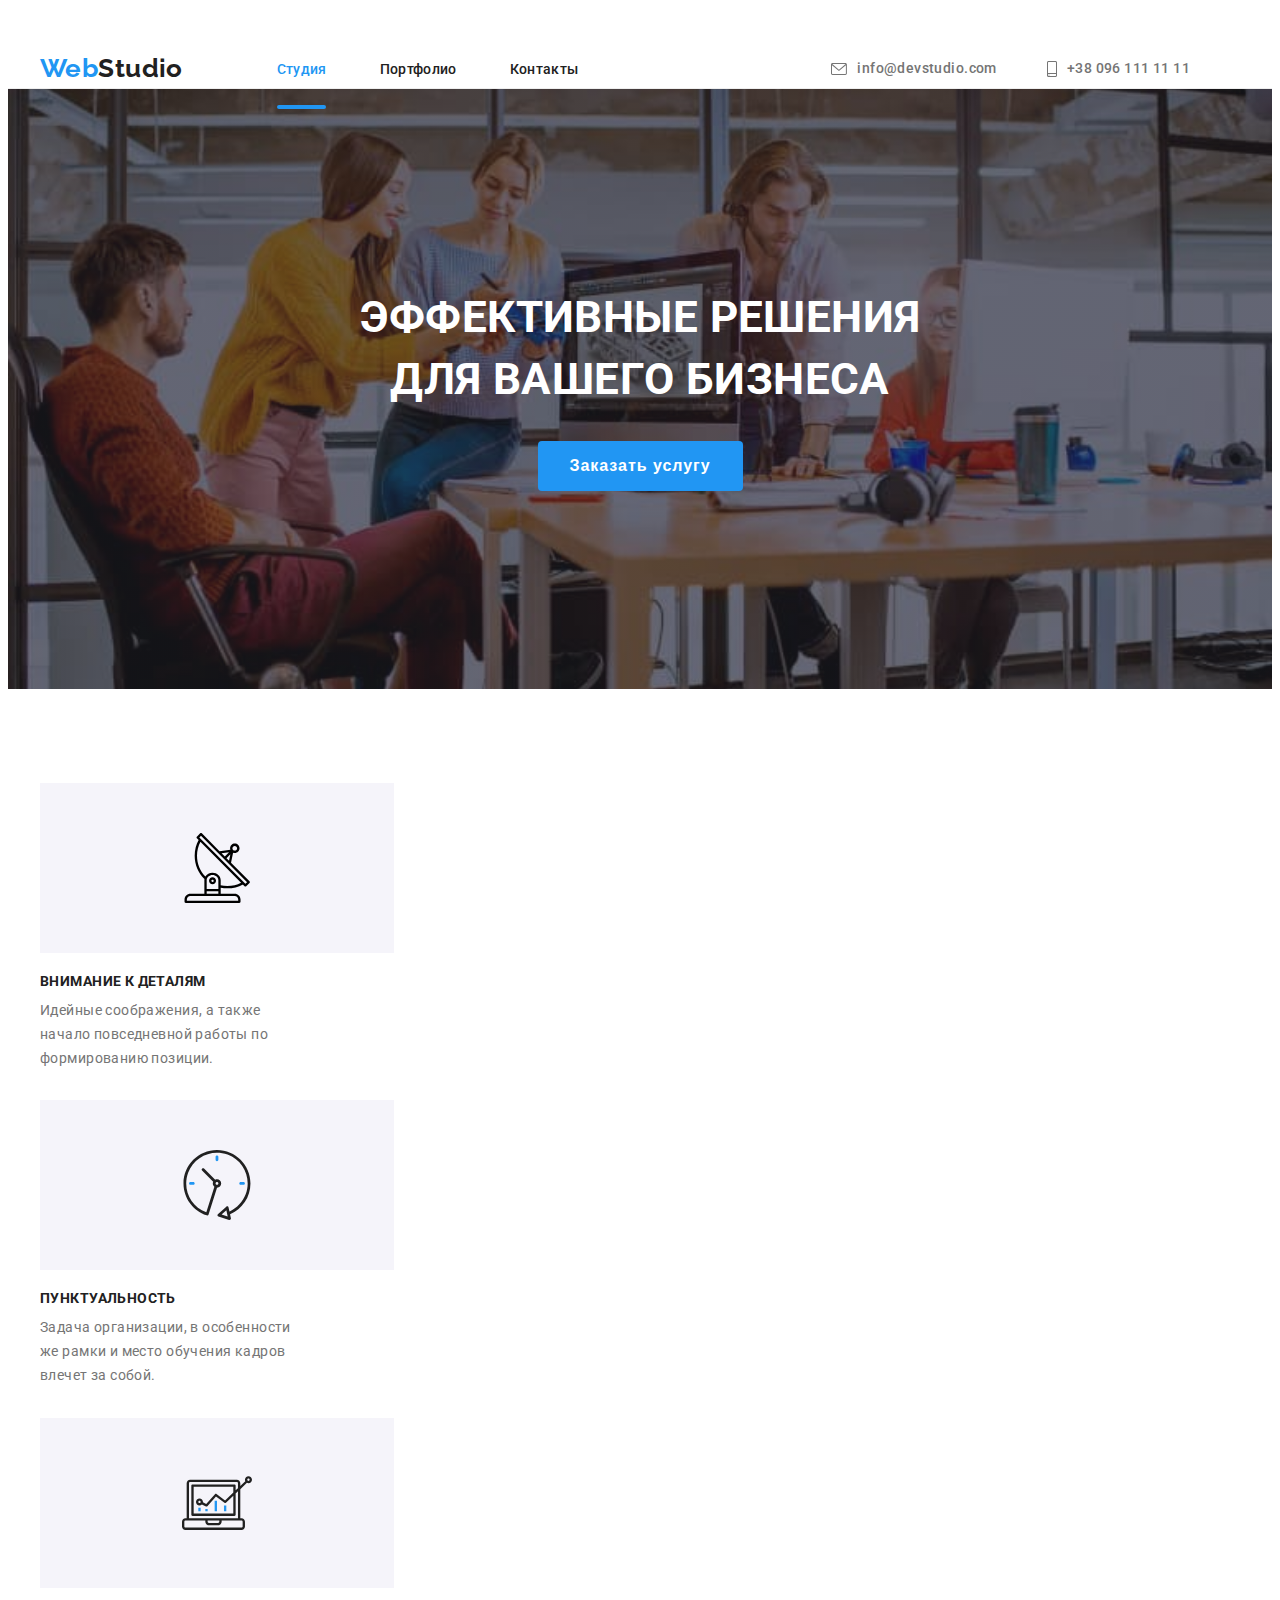
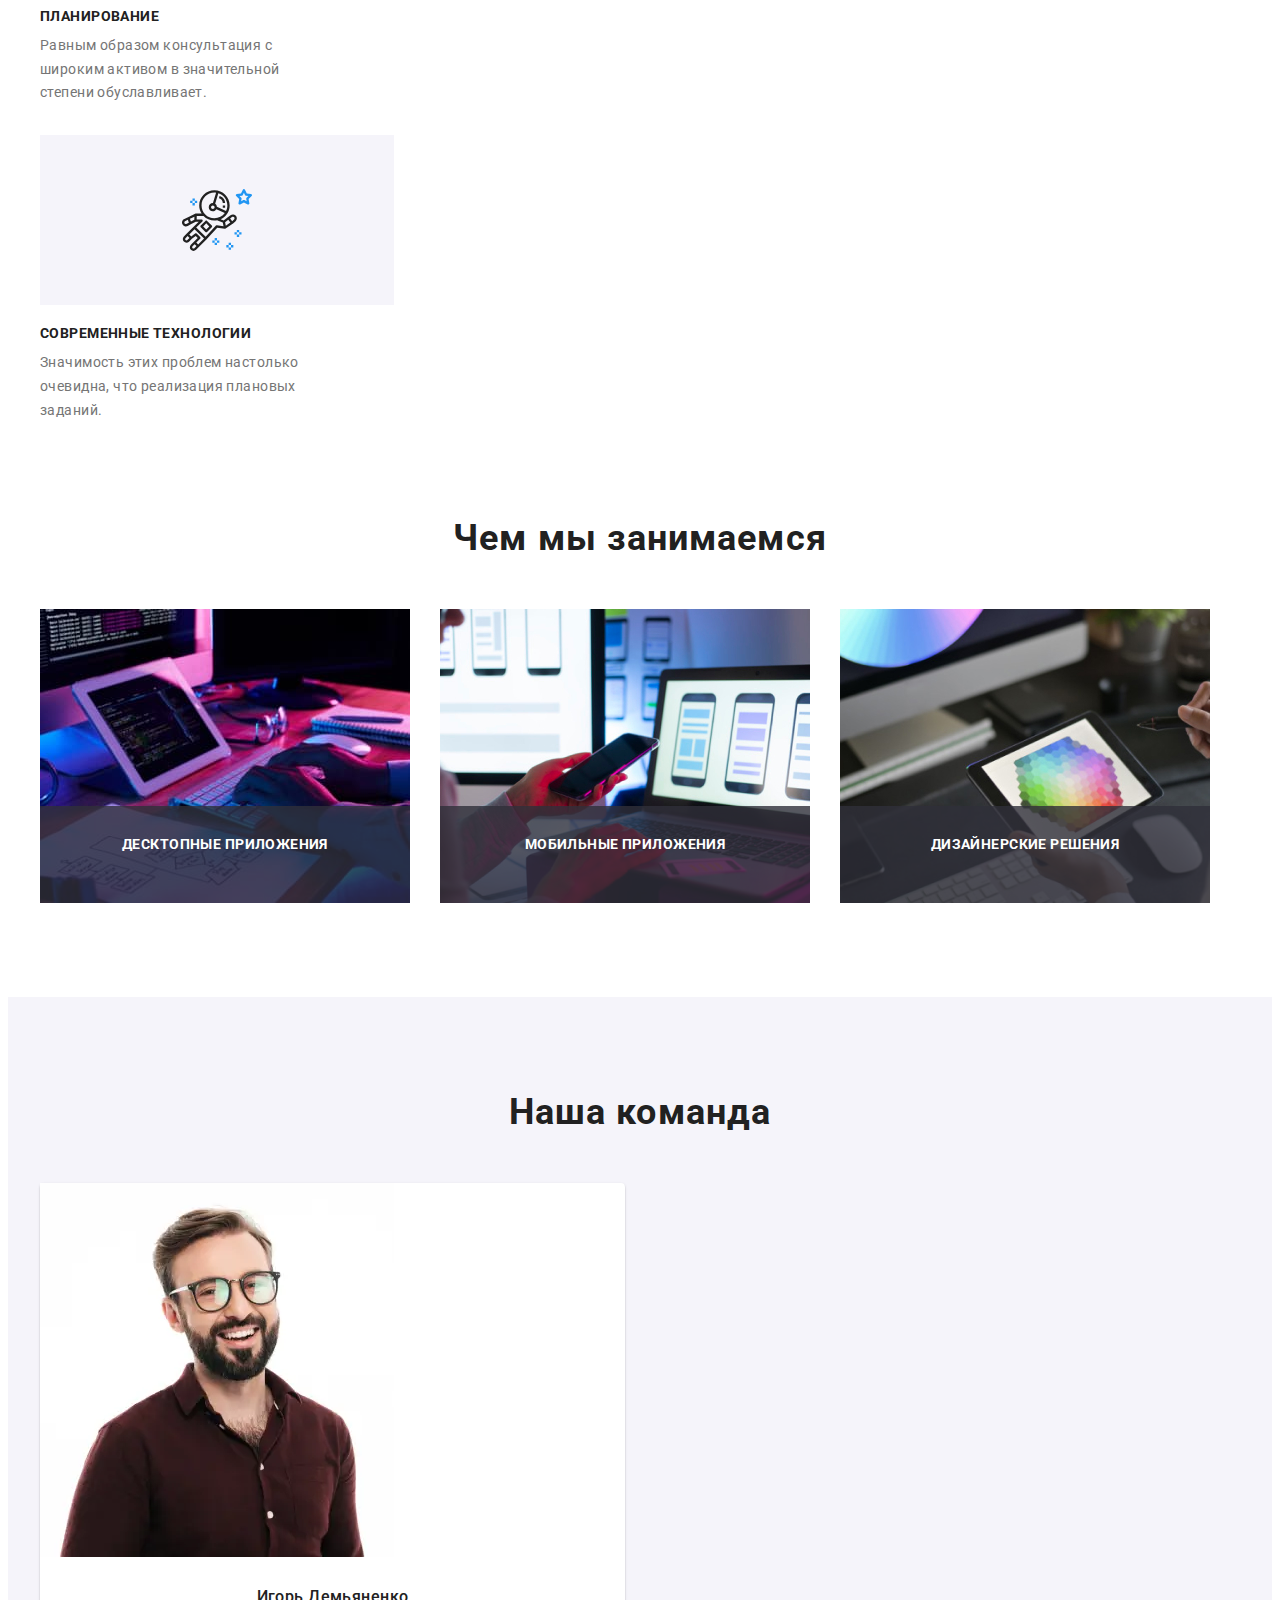
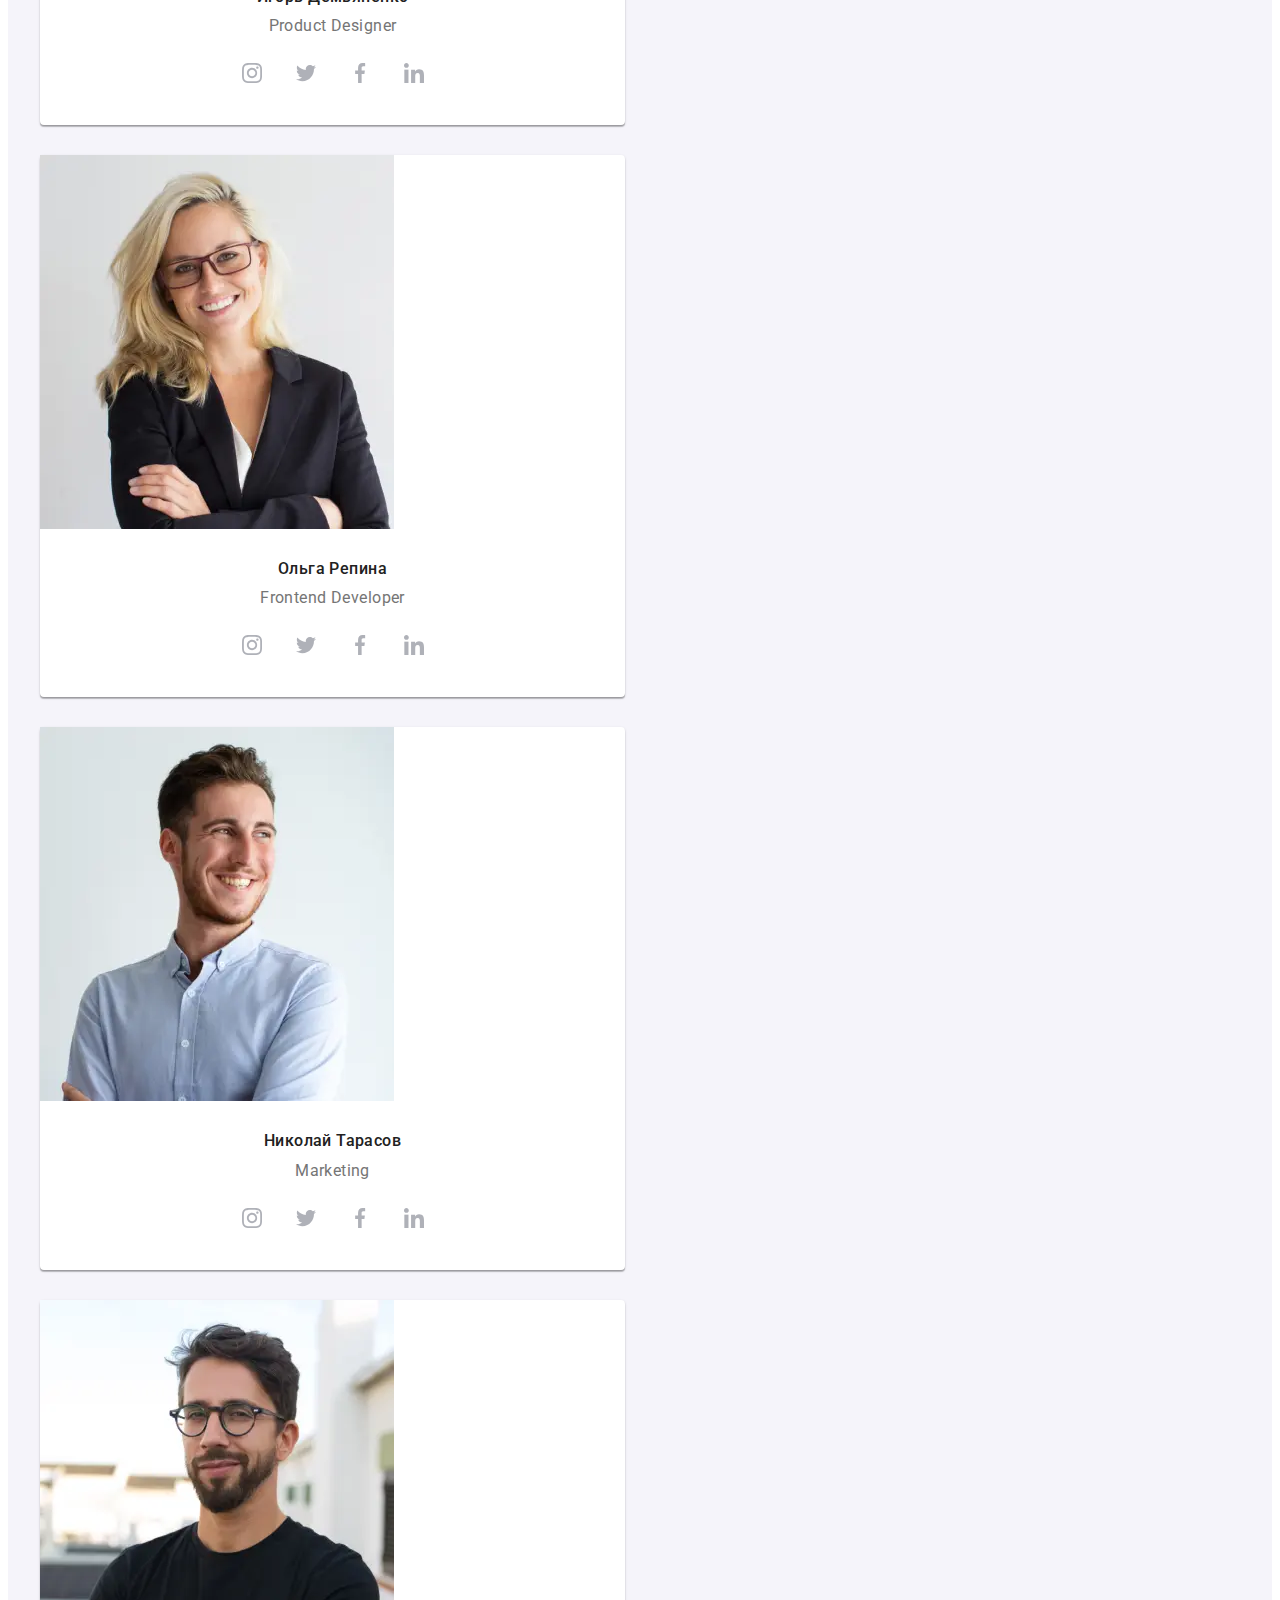
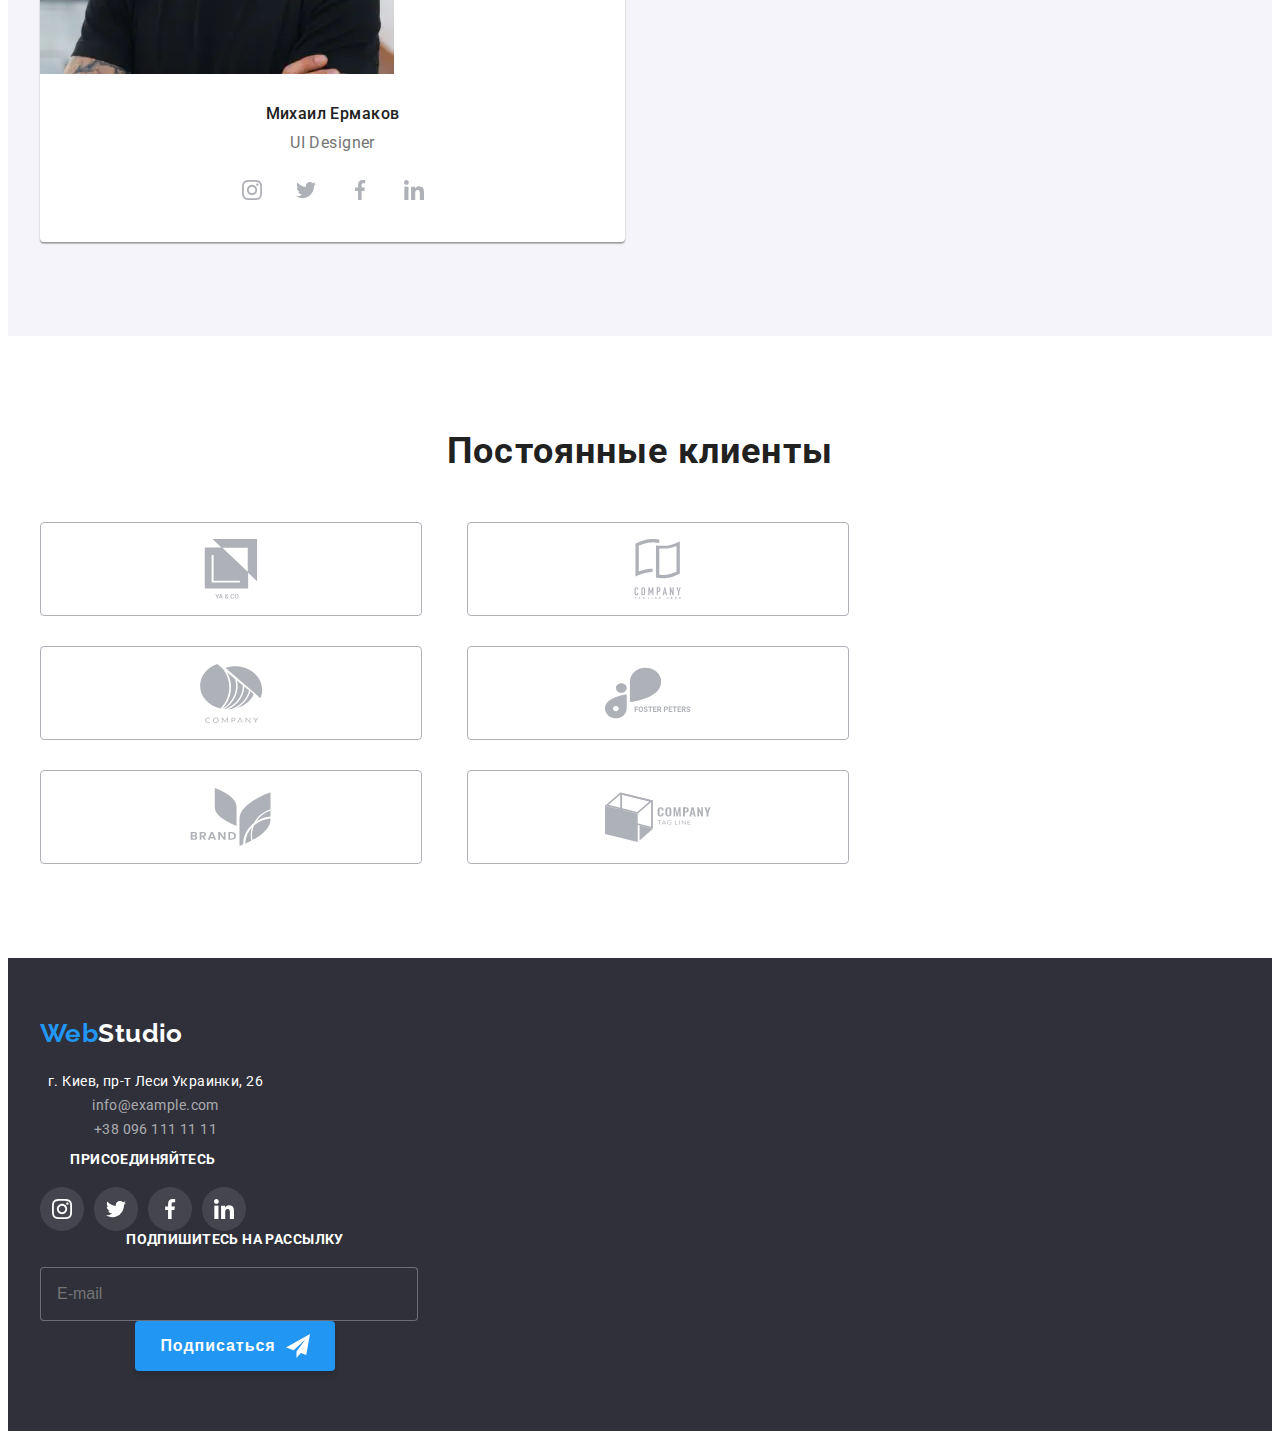
==== index.html @ 87f74e49 "add" ====
<!DOCTYPE html>
<html lang="ru">
  <head>
    <meta charset="UTF-8"/>
    <meta http-equiv="X-UA-Compatible" content="IE=edge"/>
    <meta name="viewport" content="width=device-width, initial-scale=1.0"/>
    <title>WebStudio</title>
    <link href="https://fonts.googleapis.com/css2?family=Raleway:wght@700&family=Roboto:wght@400;500;700;900&display=swap"
          rel="stylesheet">
    <link rel="preconnect" href="https://fonts.googleapis.com">
    <link rel="preconnect" href="https://fonts.gstatic.com" crossorigin>
    <link rel="stylesheet" href="https://cdnjs.cloudflare.com/ajax/libs/modern-normalize/1.0.0/modern-normalize.min.css"
      integrity="sha512-ISS7cAi1PEhQ8jnbJpJZMd29NlhNj4AWYyLOSp2CE/CsHxTCu+r+t0D2yoJudVrd0/8fTVPUVDzY5Tvli75u/g=="
      crossorigin="anonymous"/>
    <link rel="stylesheet" href="css/main.min.css">
  </head>
  <body>
      <header class="header">
        <div class="container header__box">
         <a class="studio" href=""><span class="web">Web</span>Studio</a>
           <nav class="nanavigation">
             <ul class="nanavigation__item">
                <li class="nanavigation__list">
                    <a class="nanavigation__info nanavigation__line" href="./index.html">Студия</a>
                </li>
                <li class="nanavigation__list">
                    <a class="nanavigation__info" href="./portfolio.html">Портфолио</a>
                </li>
                <li class="nanavigation__list">
                    <a class="nanavigation__info" href="">Контакты</a>
                </li> 
             </ul>
           </nav>
           <button type="button" class="mobile-menu-btn" data-menu-open>
              <svg class="mobile-menu-btn__icon" width="40" height="40">
                <use href="./images/symbol-defs.svg#icon-burger"></use>
              </svg>
           </button>
          <div class="mobile-menu" data-menu>
              <div class="container mobile-menu__container">
                <button type="button" class="mobile-menu__close-btn" data-menu-close>
                  <svg class="mobile-menu__close-icon" width="40" height="40">
                    <use href="./images/symbol-defs.svg#icon-close"></use>
                  </svg>
                </button>
                <ul>
                  <li class="mobile-menu__list">
                    <a class="mobile-menu__nav" href="./index.html">Студия</a>
                  </li>
                  <li class="mobile-menu__list">
                    <a class="mobile-menu__nav" href="./portfolio.html">Портфолио</a>
                  </li>
                  <li class="mobile-menu__list">
                    <a class="mobile-menu__nav" href="">Контакты</a>
                  </li>
                </ul>

                <ul class="mobile-menu__item">
                  <li class="mobile-menu__list">
                    <a class="mobile-menu__number" href="tel:+380961111111">+38 096 111 11 11</a>
                  </li>
                  <li class="mobile-menu__list">
                    <a class="mobile-menu__mail" href="mailto:info@devstudio.com">info@devstudio.com</a>
                  </li>
                </ul>
                <ul class="mobile-item">
                  <li class="mobile-list">
                    <a class="mobile-links" href="">Instagram</a>
                  </li>
                  <li class="mobile-list">
                    <a class="mobile-links" href="">Twitter</a>
                  </li>
                  <li class="mobile-list">
                    <a class="mobile-links" href="">Facebook</a>
                  </li>
                  <li class="mobile-list">
                    <a class="mobile-links" href="">LinkedIn</a>
                  </li>
                </ul>
              </div>
          </div>
            <ul class="header__list">
               <li>
                <a class="header__contact" href="mailto:info@devstudio.com">
                  <svg class="header__icon" width="16" height="12">
                    <use href="./images/symbol-defs.svg#icon-mail"></use>
                  </svg>
                  info@devstudio.com
                </a>
               </li>
               <li>
                <a class="header__contact" href="tel:+380961111111">
                  <svg class="header__icon" width="10" height="16">
                    <use href="./images/symbol-defs.svg#icon-phone"></use>
                  </svg>
                  +38 096 111 11 11
                </a>
               </li>
            </ul>
         </div>
      </header>
      <main>
         <section class="hero">
           <div class="container">
             <div class="hero-container">
              <h1 class="hero__text">Эффективные решения для вашего бизнеса</h1>
              <button class="hero__button" type="button" data-modal-open>Заказать услугу</button>
             </div>
            </div>
         </section>
         <section class="info top-bottom">
        <div class="container">
             <h2 class="visually-hidden ">Особенности</h2>
          <ul class="list group-list">
            <li class="list-info">
              <div class="group">
                <svg class="icon" width="70" height="70">
                  <use href="./images/symbol-defs.svg#icon-Group"></use>
                </svg>
              </div>
               <h3 class="title-info">Внимание к деталям</h3>
               <p class="paragraf-info">Идейные соображения, а также начало повседневной работы по формированию позиции.</p>
            </li>
            <li class="list-info">
              <div class="group">
              <svg class="icon" width="70" height="70">
                <use href="./images/symbol-defs.svg#icon-clock-1"></use>
              </svg>
              </div>
               <h3 class="title-info">Пунктуальность</h3>
               <p class="paragraf-info">Задача организации, в особенности же рамки и место обучения кадров влечет за собой.</p>
            </li>
            <li class="list-info">
              <div class="group">
                <svg class="icon" width="70" height="70">
                  <use href="./images/symbol-defs.svg#icon-diagram-1"></use>
                </svg>
              </div>
               <h3 class="title-info">Планирование</h3>
               <p class="paragraf-info">Равным образом консультация с широким активом в значительной степени обуславливает.</p>
            </li>
            <li class="list-info">
              <div class="group">
                <svg class="icon" width="70" height="70">
                  <use href="./images/symbol-defs.svg#icon-astronaut-1"></use>
                </svg>
              </div>
               <h3 class="title-info">Современные технологии</h3>
               <p class="paragraf-info">Значимость этих проблем настолько очевидна, что реализация плановых заданий.</p>
            </li>
          </ul>
        </div>
        </section>
          <section class="work">
            <div class="container">
            <h2 class="title-section">Чем мы занимаемся</h2>
            <ul class="list">
                <li class="img-box">
                  <img src="./images/box-1.jpg" alt="Пример 1" width="370" height="295">
                  <p class="text-img-box">Десктопные приложения</p>
                </li>
                 <li class="img-box">
                  <img src="./images/box-2.jpg" alt="Пример 2" width="370" height="295">
                  <p class="text-img-box">Мобильные приложения</p>
                </li>
                 <li class="img-box">
                  <img src="./images/box-3.jpg" alt="Пример 3" width="370" height="295">
                  <p class="text-img-box">Дизайнерские решения</p>
                </li>
            </ul>
            </div>
          </section>  
        <section class="people top-bottom">
         <div class="container">           
             <h2 class="title-section">Наша команда</h2>
            <ul class="list people-container">
                <li class="people-card">
                  <picture>
                    <source srcset="./images/photo-tablet/person1-tablet.webp 1x,
                                    ./images/photo-tablet/person1-tablet@2x.webp 2x"
                                    media="(min-width:768px)"
                                    type="image/webp" />

                    <source srcset="./images/photo-tablet/person1-tablet.jpg 1x,
                                    ./images/photo-tablet/person1-tablet@2x.jpg 2x"
                                    media="(min-width:768px)"/>

                    <source srcset="./images/photo-mobile/person1-mobile-450.webp 1x,
                                    ./images/photo-mobile/person1-mobile-450@2x.webp 2x"
                                    media="(max-width:767px)"
                                    type="image/webp" />

                    <source srcset="./images/photo-mobile/person1-mobile-450.jpg 1x, 
                            ./images/photo-mobile/person1-mobile-450@2x.jpg 2x"
                              media="(max-width: 767px)"/>
                   <img src="./images/photo-mobile/person1-mobile-450.jpg" alt="Игорь Демьяненко" />
                  </picture>
                  <div class="people-name">
                   <h3 class="name">Игорь Демьяненко</h3>
                   <p class="prof" lang="en">Product Designer</p>
                    <ul class="links-people">
                      <li class="people-list-item">
                        <a class="people-info" href="">
                          <svg class="links" width="20px" height="20px">
                            <use href="./images/symbol-defs.svg#icon-instagram"></use>
                          </svg>
                        </a>
                      </li>
                      <li class="people-list-item">
                        <a class="people-info" href="">
                          <svg class="links" width="20px" height="20px">
                            <use href="./images/symbol-defs.svg#icon-twitter"></use>
                          </svg>
                        </a>
                      </li>
                      <li class="people-list-item">
                        <a class="people-info" href="">
                          <svg class="links" width="20px" height="20px">
                            <use href="./images/symbol-defs.svg#icon-facebook"></use>
                          </svg>
                        </a>
                      </li>
                      <li class="people-list-item">
                        <a class="people-info" href="">
                          <svg class="links" width="20px" height="20px">
                            <use href="./images/symbol-defs.svg#icon-linkedin"></use>
                          </svg>
                        </a>
                      </li>
                    </ul>
                  </div>
                </li>
                <li class="people-card">
                  <picture>

                    <source srcset="./images/photo-tablet/person2-tablet.webp 1x,
                                   ./images/photo-tablet/person2-tablet@2x.webp 2x"
                                    media="(min-width:768px)"
                                    type="image/webp" />
                    <source srcset="./images/photo-tablet/person2-tablet.jpg 1x,
                                    ./images/photo-tablet/person2-tablet@2x.jpg 2x"
                                     media="(min-width:768px)" />

                    <source srcset="./images/photo-mobile/person2-mobile-450.webp 1x,
                                    ./images/photo-mobile/person2-mobile-450@2x.webp 2x" 
                                    media="(max-width:767px)"
                                    type="image/webp" />

                      <source srcset="./images/photo-mobile/person2-mobile-450.jpg 1x, 
                                        ./images/photo-mobile/person2-mobile-450@2x.jpg 2x"
                                         media="(max-width: 767px)" />
                    <img src="./images/photo-mobile/person2-mobile-450.jpg" alt="ОльгРепина" />
                </picture>
                  <div class="people-name">
                    <h3 class="name">Ольга Репина</h3>
                    <p class="prof" lang="en">Frontend Developer</p>
                    <ul class="links-people">
                      <li class="people-list-item">
                        <a class="people-info" href="">
                          <svg class="links" width="20px" height="20px">
                            <use href="./images/symbol-defs.svg#icon-instagram"></use>
                          </svg>
                        </a>
                      </li>
                      <li class="people-list-item">
                        <a class="people-info" href="">
                          <svg class="links" width="20px" height="20px">
                            <use href="./images/symbol-defs.svg#icon-twitter"></use>
                          </svg>
                        </a>
                      </li>
                      <li class="people-list-item">
                        <a class="people-info" href="">
                          <svg class="links" width="20px" height="20px">
                            <use href="./images/symbol-defs.svg#icon-facebook"></use>
                          </svg>
                        </a>
                      </li>
                      <li class="people-list-item">
                        <a class="people-info" href="">
                          <svg class="links" width="20px" height="20px">
                            <use href="./images/symbol-defs.svg#icon-linkedin"></use>
                          </svg>
                        </a>
                      </li>
                    </ul>
                  </div> 
                </li>
                <li class="people-card">
                  <picture>

                    <source srcset="./images/photo-tablet/person3-tablet.webp 1x,
                                   ./images/photo-tablet/person3-tablet@2x.webp 2x"
                                    media="(min-width:768px)"
                                    type="image/webp" />

                    <source srcset="./images/photo-tablet/person3-tablet.jpg 1x,
                                   ./images/photo-tablet/person3-tablet@2x.jpg 2x" 
                                    media="(min-width:768px)" />

                    <source srcset="./images/photo-mobile/person3-mobile-450.webp 1x,
                                    ./images/photo-mobile/person3-mobile-450@2x.webp 2x" 
                                     media="(max-width:767px)"
                                     type="image/webp" />

                    <source srcset="./images/photo-mobile/person3-mobile-450.jpg 1x, 
                                   ./images/photo-mobile/person3-mobile-450@2x.jpg 2x"
                                    media="(max-width: 767px)" />
                    <img src="./images/photo-mobile/person3-mobile-450.jpg"  alt="Николай Тарасов" />
                </picture> 
                  <div class="people-name">
                    <h3 class="name">Николай Тарасов</h3> 
                    <p class="prof" lang="en">Marketing</p>
                      <ul class="links-people">
                        <li class="people-list-item">
                          <a class="people-info" href="">
                            <svg class="links" width="20px" height="20px">
                              <use href="./images/symbol-defs.svg#icon-instagram"></use>
                            </svg>
                          </a>
                        </li>
                        <li class="people-list-item">
                          <a class="people-info" href="">
                            <svg class="links" width="20px" height="20px">
                              <use href="./images/symbol-defs.svg#icon-twitter"></use>
                            </svg>
                          </a>
                        </li>
                        <li class="people-list-item">
                          <a class="people-info" href="">
                            <svg class="links" width="20px" height="20px">
                              <use href="./images/symbol-defs.svg#icon-facebook"></use>
                            </svg>
                          </a>
                        </li>
                        <li class="people-list-item">
                          <a class="people-info" href="">
                            <svg class="links" width="20px" height="20px">
                              <use href="./images/symbol-defs.svg#icon-linkedin"></use>
                            </svg>
                          </a>
                        </li>
                      </ul>
                  </div>
                </li>
                <li class="people-card">
                  <picture>

                    <source srcset="./images/photo-tablet/person4-tablet.webp 1x,
                                     ./images/photo-tablet/person4-tablet@2x.webp 2x" 
                                     media="(min-width:768px)"
                                     type="image/webp" />


                    <source srcset="./images/photo-tablet/person4-tablet.jpg 1x,
                                    ./images/photo-tablet/person4-tablet@2x.jpg 2x" 
                                    media="(min-width:768px)" />

                    <source srcset="./images/photo-mobile/person4-mobile-450.webp 1x,
                                    ./images/photo-mobile/person4-mobile-450@2x.webp 2x" 
                                    media="(max-width:767)px"
                                    type="image/webp" />

                    <source srcset="./images/photo-mobile/person4-mobile-450.jpg 1x, 
                                    ./images/photo-mobile/person4-mobile-450@2x.jpg 2x"
                                     media="(max-width: 767px)" />
                    <img src="./images/photo-mobile/person4-mobile-450.jpg" alt="Михаил Ермаков" />
                    </picture>
                  <div class="people-name">
                    <h3 class="name">Михаил Ермаков</h3>
                    <p class="prof" lang="en">UI Designer</p>
                      <ul class="links-people">
                        <li class="people-list-item">
                          <a class="people-info" href="">
                            <svg class="links" width="20px" height="20px">
                              <use href="./images/symbol-defs.svg#icon-instagram"></use>
                            </svg>
                          </a>
                        </li>
                        <li class="people-list-item">
                          <a class="people-info" href="">
                            <svg class="links" width="20px" height="20px">
                              <use href="./images/symbol-defs.svg#icon-twitter"></use>
                            </svg>
                          </a>
                        </li>
                        <li class="people-list-item">
                          <a class="people-info" href="">
                            <svg class="links" width="20px" height="20px">
                              <use href="./images/symbol-defs.svg#icon-facebook"></use>
                            </svg>
                          </a>
                        </li>
                        <li class="people-list-item">
                          <a class="people-info" href="">
                            <svg class="links" width="20px" height="20px">
                              <use href="./images/symbol-defs.svg#icon-linkedin"></use>
                            </svg>
                          </a>
                        </li>
                      </ul>
                  </div>
                </li>
            </ul>
           </div>  
        </section>
      <section class="top-bottom">
          <div class="container">
            <h2 class="title-section">Постоянные клиенты</h2>
            <ul class="group-client">
              <li class="client">
                <a class="group-info" href="">
                <svg class="clients-icon" width="106px" height="60px">
                  <use href="./images/symbol-defs.svg#icon-group-1"></use>
                </svg>
                </a>
              </li>
              <li class="client">
                <a class="group-info" href="">
                <svg class="clients-icon" width="106px" height="60px">
                  <use href="./images/symbol-defs.svg#icon-group-2"></use>
                </svg>
                </a>
              </li>
              <li class="client">
                <a class="group-info" href="">
                <svg class="clients-icon" width="106px" height="60px">
                  <use href="./images/symbol-defs.svg#icon-group-3"></use>
                </svg>
                </a>
              </li>
              <li class="client">
                <a class="group-info" href="">
                <svg class="clients-icon" width="106px" height="60px">
                  <use href="./images/symbol-defs.svg#icon-group-4"></use>
                </svg>
                </a>
              </li>
              <li class="client">
                <a class="group-info" href="">
                <svg class="clients-icon" width="106px" height="60px">
                  <use href="./images/symbol-defs.svg#icon-group-5"></use>
                </svg>
                </a>
              </li>
              <li class="client">
                <a class="group-info" href="">
                <svg class="clients-icon" width="106px" height="60px">
                  <use href="./images/symbol-defs.svg#icon-group-6"></use>
                </svg>
                </a>
              </li>
            </ul>
        </div>    
      </section>
      </main>
          <footer class="footer">
            <div class="container">
              <div class="footer-addres">
                 <a class="studio" href=""><span class="web">Web</span>Studio</a>
                <address class="address">
                    <p class="adres">г. Киев, пр-т Леси Украинки, 26</p>
                  <ul class="list">
                    <li class="footer-mail">
                       <a class="adres-text" href="mailto:info@example.com">info@example.com</a>
                    </li>
                    <li class="footer-mail">
                      <a class="adres-text" href="tel:+380961111111">+38 096 111 11 11</a>
                    </li>
                    </ul>
                </address>
              </div>
                  <div class="footer-icon">
                    <h3 class="footer-info">ПРИСОЕДИНЯЙТЕСЬ</h3>
                    <ul class="footer-list">
                      <li class="people-list-item">
                        <a class="people-info-footer" href="">
                          <svg class="links-footer" width="20px" height="20px">
                            <use href="./images/symbol-defs.svg#icon-instagram"></use>
                          </svg>
                        </a>
                      </li>
                      <li class="people-list-item">
                        <a class="people-info-footer" href="">
                          <svg class="links-footer" width="20px" height="20px">
                            <use href="./images/symbol-defs.svg#icon-twitter"></use>
                          </svg>
                        </a>
                      </li>
                      <li class="people-list-item">
                        <a class="people-info-footer" href="">
                          <svg class="links-footer" width="20px" height="20px">
                            <use href="./images/symbol-defs.svg#icon-facebook"></use>
                          </svg>
                        </a>
                      </li>
                      <li class="people-list-item">
                        <a class="people-info-footer" href="">
                          <svg class="links-footer" width="20px" height="20px">
                            <use href="./images/symbol-defs.svg#icon-linkedin"></use>
                          </svg>
                        </a>
                      </li>
                    </ul>
                  </div>
                  <div class="footer-icon">
                    <p class="footer-info">Подпишитесь на рассылку</p>
                    <form class="footer-form">
                      <input class="footer-input" 
                      type="email" 
                       name="email" 
                       placeholder="E-mail"
                        title="email@ukr.net"
                        required  />
                        <button type="submit" class="footer-submit">Подписаться
                          <svg class="icon-telegram" width="24px" height="24px">
                            <use href="./images/symbol-defs.svg#icon-telegram-icon"></use>
                          </svg>
                        </button>
                    </form>
                  </div>
              </div>
          </footer>
          <div class="backdrop is-hidden" data-modal>
            <div class="modal">
              <button type="button" class="modal-close-btn" data-modal-close>
                <svg class="modal-close-icon" width="18px" height="18px">
                  <use href="./images/symbol-defs.svg#icon-close"></use>
                </svg>
              </button>
              <p class="modal-title">Оставьте свои данные, мы вам перезвоним</p>
              <form class="form-modal">
                <label class="label-modal">
                  Имя
                  <span class="input-icon">
                  <input class="input-modal" 
                  type="text" 
                  name="usernam"
                   placeholder=" "
                  required 
                  autofocus 
                  minlength="2"
                  pattern="^[a-zA-Zа-яА-Я]+\s[a-zA-Zа-яА-Я]+$"
                   title="Путин х***о"
                  />
                  <svg class="svg-modal" width="18px" height="18px">
                    <use href="./images/symbol-defs.svg#icon-person"></use>
                  </svg>
                </span>
                </label>
                  <label class="label-modal">
                    Телефон
                    <span class="input-icon">
                      <input 
                      class="input-modal" 
                      type="tel" 
                      name="number" 
                      placeholder=" "
                      required 
                       pattern="[0-9]{3}-[0-9]{3}-[0-9]{2}-[0-9]{2}"
                       title="093-xxx-xx-xx"
                       />
                      <svg class="svg-modal" width="18px" height="18px">
                        <use href="./images/symbol-defs.svg#icon-tel"></use>
                      </svg>
                    </span>
                  </label>
                    <label class="label-modal">
                      Почта
                      <span class="input-icon">
                        <input 
                        class="input-modal" 
                        type="email" 
                        name="email" 
                         placeholder=" "
                        title="email@ukr.net"
                        required  />
                        <svg class="svg-modal" width="18px" height="18px">
                          <use href="./images/symbol-defs.svg#icon-email"></use>
                        </svg>
                      </span>
                    </label>
                    <label class="label-modal coment">
                      Комментарий
                      <textarea class="textarea-modal" name="coment" placeholder="Введите текст"></textarea>
                    </label>
                    <label class="checkbox-modal">
                      <input class="icon-chekbox visually-hidden" type="checkbox" name="chekbox">
                        <span class="contract-chek">
                          Соглашаюсь с рассылкой и принимаю&nbsp;<a href="" class="chekbox-text">Условия договора</a>
                        </span>
                    </label>
                    <button type="submit" class="button-modal">Отправить</button>
              </form>
            </div>
          </div>
          <script src="./js/modal.js"></script>
          <script src="./js/menu.js"></script>
  </body>
</html>
---- css/main.min.css ----
:root{--primary-font-famili: 'Roboto', sans-serif;--secondary-font-famili: 'Raleway', sans-serif;--primary-text-color: #757575;--secondary-text-color: #212121;--footer-text-color: rgba(255, 255, 255, 0.6);--main-color: #ffffff;--accent-color: #2196f3}.visually-hidden{position:absolute;width:1px;height:1px;margin:-1px;border:0;padding:0;white-space:nowrap;clip-path:inset(100%);clip:rect(0 0 0 0);overflow:hidden}body{font-family:var(--primary-font-famili);font-size:14px;font-style:normal;color:var(--secondary-text-color);line-height:1.71;letter-spacing:0.03em}a{text-decoration:none;color:var(--secondary-text-color)}h1,h2,h3,p{margin-top:0;margin-bottom:0}img{display:block;max-width:100%;height:auto}ul{margin-top:0;margin-bottom:0;padding-left:0;list-style:none}.container{padding-left:15px;padding-right:15px;margin-left:auto;margin-right:auto}@media screen and (min-width: 480px){.container{width:480px}}@media screen and (min-width: 768px){.container{width:768px}}@media screen and (min-width: 1200px){.container{width:1200px}}.top-bottom{padding-top:60px;padding-bottom:60px}@media screen and (min-width: 1200px){.top-bottom{padding-top:94px;padding-bottom:94px}}.header{border-bottom:1px solid;border-color:#eeeeee;height:60px}@media screen and (min-width: 768px){.header{height:80px}}.header__box{display:flex;align-items:center;justify-content:space-between}@media screen and (max-width: 767px){.header__box{padding-top:16px}}@media screen and (min-width: 768px){.header__box{padding-top:21px}}@media screen and (max-width: 767px){.header__list{display:none}}@media screen and (min-width: 1200px){.header__list{display:flex;margin-left:auto}}.header__contact{color:var(--primary-text-color);font-weight:500;font-size:14px;transition:color 250ms cubic-bezier(0.4, 0, 0.2, 1)}.header__contact:focus,.header__contact:hover{color:var(--accent-color)}@media screen and (min-width: 1200px){.header__contact{display:flex;align-items:center;margin-right:50px}}.header__icon{margin-right:10px;fill:#757575;transition:fill 250ms cubic-bezier(0.4, 0, 0.2, 1)}.header__contact:focus .header__icon,.header__contact:hover .header__icon{fill:var(--accent-color)}.hero{display:flex;align-items:center;justify-content:center;margin:0 auto;height:400px;background:var(--secondary-text-color);background-image:linear-gradient(rgba(47,48,58,0.4), rgba(47,48,58,0.4)),url(../images/img-hero/img-hero@x1.jpg);background-size:cover;background-position:center}@media (min-device-pixel-ratio: 2), (min-resolution: 192dpi), (min-resolution: 2dppx){.hero{background-image:linear-gradient(rgba(47,48,58,0.4), rgba(47,48,58,0.4)),url(../images/img-hero/img-hero@x2.jpg)}}@media (min-device-pixel-ratio: 3), (min-resolution: 288dpi), (min-resolution: 3dppx){.hero{background-image:linear-gradient(rgba(47,48,58,0.4), rgba(47,48,58,0.4)),url(../images/img-hero/img-hero@x3.jpg)}}@media screen and (min-width: 1200px){.hero{max-width:1600px;height:600px}}@media screen and (min-width: 768px){.hero{background-image:linear-gradient(rgba(47,48,58,0.4), rgba(47,48,58,0.4)),url(../images/img-hero/hero-desktop-768.jpg)}}@media screen and (min-width: 768px) and (min-device-pixel-ratio: 2), screen and (min-width: 768px) and (min-resolution: 192dpi), screen and (min-width: 768px) and (min-resolution: 2dppx){.hero{background-image:linear-gradient(rgba(47,48,58,0.4), rgba(47,48,58,0.4)),url(/images/img-hero/hero-desktop-768@2x.jpg)}}.hero__text{text-transform:uppercase;max-width:650px;margin:0 auto;text-align:center;color:var(--main-color)}@media screen and (min-width: 480px){.hero__text{width:360px;font-size:26px;line-height:42px}}@media screen and (min-width: 1200px){.hero__text{width:1200px;font-size:44px;line-height:1.4}}.hero__button{display:flex;justify-content:center;margin-top:30px;margin-left:auto;margin-right:auto;padding:10px 32px;border-radius:4px;border:none;cursor:pointer;letter-spacing:0.06em;line-height:30px;font-weight:bold;font-size:16px;color:var(--main-color);background:var(--accent-color);transition:color 250ms cubic-bezier(0.4, 0, 0.2, 1),background 250ms cubic-bezier(0.4, 0, 0.2, 1)}.hero__button:focus,.hero__button:hover{background:#188ce8}.footer .container{display:flex;flex-direction:column;text-align:center}@media screen and (min-width: 1200px){.footer .container{display:flex;align-items:baseline}}.footer{padding-top:60px;padding-bottom:60px;background-color:#2f303a}.footer .studio{font-family:var(--secondary-font-famili);font-weight:bold;font-size:26px;line-height:1.2;color:var(--main-color)}.address{margin-top:20px}@media screen and (min-width: 1200px){.address{width:231px;height:81px}}.adres{font-weight:400;font-style:normal;font-size:14px;line-height:1.7;color:var(--main-color)}.footer-mail .adres{margin-bottom:9px}.adres-text{font-style:normal;font-weight:400;font-size:14px;line-height:1.7;color:var(--footer-text-color)}@media screen and (min-width: 1200px){.footer-addres{margin-right:70px}}@media screen and (max-width: 767px){.footer-icon{padding-top:60px}}@media screen and (min-width: 1200px){.footer-icon{margin-right:93px}}.footer-form{display:flex;flex-direction:column;align-items:center;margin-top:20px}@media screen and (min-width: 1200px){.footer-form{display:flex;align-items:center}}.footer-input{width:100%;height:50px;font-size:16px;margin-right:12px;background:#2F303A;color:var(--main-color);border-radius:4px;padding-left:16px;border:1px solid rgba(255,255,255,0.3);transition:box-shadow 250ms cubic-bezier(0.4, 0, 0.2, 1)}.footer-input:focus,.footer-input:hover{box-shadow:0px 4px 4px rgba(0,0,0,0.15)}@media screen and (min-width: 1200px){.footer-input{width:358px}}.footer-submit{display:flex;justify-content:center;align-items:center;width:200px;height:50px;font-weight:700;font-size:16px;line-height:30px;letter-spacing:0.06em;cursor:pointer;background:var(--accent-color);box-shadow:0px 4px 4px rgba(0,0,0,0.15);border-radius:4px;color:#FFFFFF;border:none}@media screen and (max-width: 1199px){.footer-submit{margin-top:20px}}.icon-telegram{margin-left:10px}.footer-list{display:flex;justify-content:center;margin-top:20px}.people-info-footer{display:flex;align-items:center;justify-content:center;width:44px;height:44px;border-radius:50%;background-color:rgba(255,255,255,0.1);transition:background-color 250ms cubic-bezier(0.4, 0, 0.2, 1)}.people-info-footer:focus,.people-info-footer:hover{background-color:var(--accent-color)}.links-footer{fill:#fff}.footer-info{font-weight:bold;font-size:14px;line-height:16px;text-transform:uppercase;color:#ffffff}.backdrop{position:fixed;top:0;left:0;width:100vw;height:100vh;background-color:rgba(0,0,0,0.2)}.backdrop.is-hidden{opacity:0;visibility:hidden;pointer-events:none}.modal{position:absolute;width:100vw;top:50%;left:50%;transform:translate(-50%, -50%);background-color:#FFFFFF;border-radius:4px;padding:40px;box-shadow:0px 1px 3px rgba(0,0,0,0.12),0px 1px 1px rgba(0,0,0,0.14),0px 2px 1px rgba(0,0,0,0.2);transition:background-color 250ms cubic-bezier(0.4, 0, 0.2, 1)}@media screen and (min-width: 480px){.modal{width:450px}}.modal-close-btn{position:absolute;top:8px;right:8px;padding:6px;display:flex;justify-content:center;align-items:center;cursor:pointer;width:30px;height:30px;border-radius:50%;border:1px solid rgba(0,0,0,0.1);background-color:transparent}.modal-close-btn:focus,.modal-close-btn:hover{fill:var(--accent-color)}.modal-title{font-weight:700;margin-bottom:12px;font-size:20px;text-align:center;letter-spacing:0.03em}.form-modal{display:flex;flex-direction:column}.label-modal{position:relative;margin-bottom:10px;font-weight:400;font-size:12px;line-height:14px;letter-spacing:0.01em;color:var(--primary-text-color)}.input-modal{width:100%;height:40px;border:1px solid rgba(33,33,33,0.2);box-sizing:border-box;border-radius:4px;margin-top:4px;padding-left:42px;outline:transparent;transition:border 250ms cubic-bezier(0.4, 0, 0.2, 1)}.input-modal:focus,.input-modal:hover{border:1px solid #2196F3;cursor:pointer}.input-modal:not(:placeholder-shown){border:1px solid #2196F3}.input-icon{display:block;transition:fill 250ms cubic-bezier(0.4, 0, 0.2, 1)}.input-icon:focus,.input-icon:hover{fill:var(--accent-color)}.svg-modal{position:absolute;top:50%;left:12px}.input-modal:not(:placeholder-shown)+.svg-modal{fill:var(--accent-color)}.textarea-modal{display:block;width:100%;height:120px;border:1px solid rgba(33,33,33,0.2);border-radius:4px;margin-top:4px;padding:12px 16px;outline:transparent;resize:none;transition:border 250ms cubic-bezier(0.4, 0, 0.2, 1)}.textarea-modal:focus,.textarea-modal:hover{border:1px solid #2196F3;cursor:pointer}.textarea-modal::placeholder{font-size:12px;line-height:1.17;letter-spacing:0.01em;color:rgba(117,117,117,0.5)}.textarea-modal:not(:placeholder-shown){border:1px solid #2196F3}.coment{margin-bottom:20px}.checkbox-modal{margin-bottom:30px;letter-spacing:0.03em;color:var(--primary-text-color);font-size:12px}.contract-chek{display:inline-block}.contract-chek::before{display:inline-block;content:"";width:16px;height:15px;border:2px solid var(--secondary-text-color);border-radius:2px;margin-right:7px;cursor:pointer;transition:border-color 250ms cubic-bezier(0.4, 0, 0.2, 1),background-color 250ms cubic-bezier(0.4, 0, 0.2, 1)}@media screen and (min-width: 480px){.contract-chek{display:flex;align-items:center;justify-content:center}}.icon-chekbox:checked+.contract-chek::before{background-color:var(--accent-color);border-color:var(--accent-color);background-image:url(../images/Vector.svg);background-position:center;background-size:contain}.chekbox-text{color:var(--accent-color);text-decoration-line:underline}@media screen and (max-width: 767px){.chekbox-text{font-size:12px}}.button-modal{min-width:200px;padding-top:10px;padding-bottom:10px;align-self:center;font-weight:700;font-size:16px;line-height:30px;letter-spacing:0.06em;cursor:pointer;background:var(--accent-color);box-shadow:0px 4px 4px rgba(0,0,0,0.15);border-radius:4px;color:#FFFFFF;border:none}@media screen and (min-width: 1200px){.section-portfolio{padding-top:94px}}.button-portfolio{font-family:inherit;padding:6px 22px;cursor:pointer;border:none;font-weight:500;font-size:16px;line-height:1.6;text-align:center;background:#f5f4fa;color:var(--secondary-text-color);border-radius:4px;transition:color 250ms cubic-bezier(0.4, 0, 0.2, 1),background 250ms cubic-bezier(0.4, 0, 0.2, 1),box-shadow 250ms cubic-bezier(0.4, 0, 0.2, 1)}.button-portfolio:focus,.button-portfolio:hover{color:var(--main-color);background:var(--accent-color);box-shadow:0px 2px rgba(0,0,0,0.12),0px 3px rgba(0,0,0,0.1),0px 1px rgba(0,0,0,0.08)}.title-portfolio{font-weight:700;font-size:18px;line-height:2;color:var(--secondary-text-color)}.paragraf-portfolio{font-size:16px;line-height:1.8;color:var(--primary-text-color);margin-top:4px}@media screen and (min-width: 1200px){.section-portfolio .list-menu{display:flex;justify-content:center;margin-bottom:50px}}.list-portfolio{margin-bottom:15px;margin-right:8px}@media screen and (min-width: 1200px){.img-portfolio{padding-bottom:94px}}@media screen and (min-width: 1200px){.img-portfolio .list{display:flex;flex-wrap:wrap;margin-left:-30px;margin-top:-30px}}.img-list{cursor:pointer;transition:box-shadow 250ms cubic-bezier(0.4, 0, 0.2, 1)}.img-list:focus,.img-list:hover{box-shadow:0px 1px 1px rgba(0,0,0,0.12),0px 4px 4px rgba(0,0,0,0.06),1px 4px 6px rgba(0,0,0,0.16)}@media screen and (max-width: 767px){.img-list:not(:last-child){margin-bottom:30px}}@media screen and (min-width: 1200px){.img-list{margin-left:30px;margin-top:30px}}.content-portfolio{padding:24px 20px;border:1px solid;border-color:#eeeeee;border-top:none}@media screen and (max-width: 767px){.list-menu{display:flex;flex-wrap:wrap;margin-bottom:40px}}.mobile-menu{position:absolute;top:0;left:0;width:100%;height:100vh;overflow:auto;background:#FFFFFF;box-shadow:0px 4px 8px rgba(0,0,0,0.04),0px 2px 4px rgba(0,0,0,0.08),0px 1px 3px rgba(0,0,0,0.16);z-index:999;opacity:0;visibility:hidden;pointer-events:none;transition:opacity 250ms cubic-bezier(0.4, 0, 0.2, 1),visibility 250ms cubic-bezier(0.4, 0, 0.2, 1)}.mobile-menu.is-open{opacity:1;visibility:visible;pointer-events:auto}.mobile-menu-btn__icon{fill:#000000}.mobile-menu-btn__icon:focus,.mobile-menu-btn__icon:hover{fill:var(--accent-color)}.mobile-menu-btn{background-color:transparent;border:none;padding:0;line-height:0}.mobile-menu__close-btn{position:absolute;top:17px;right:15px;background-color:transparent;border:none;padding:0;line-height:0}.mobile-menu__close-btn:focus,.mobile-menu__close-btn:hover{fill:var(--accent-color)}.mobile-menu__container{position:relative;padding:48px 40px}.mobile-menu__list:not(:last-child){margin-bottom:32px}.mobile-menu__nav{font-weight:500;font-size:40px;line-height:47px;letter-spacing:0.02em;color:#212121}.mobile-menu__nav:hover{color:var(--accent-color)}.mobile-menu__item{margin-top:302px}.mobile-menu__number{font-weight:500;font-size:34px;line-height:40px;letter-spacing:0.02em;color:#2196F3}.mobile-menu__mail{font-weight:500;font-size:24px;line-height:28px;letter-spacing:0.02em;color:#757575}.mobile-item{display:flex;flex-wrap:wrap;margin-top:64px}.mobile-links{font-weight:500;font-size:18px;line-height:22px;letter-spacing:0.02em;color:#2196F3}.mobile-list:not(:last-child){padding-right:10px;margin-right:10px;border-right:1px solid rgba(33,33,33,0.2)}@media screen and (min-width: 768px){.mobile-menu-btn{display:none}}.studio{font-family:var(--secondary-font-famili);font-weight:bold;font-size:26px;line-height:1.2}@media screen and (min-width: 1200px){.studio{padding-top:24px;padding-bottom:25px;margin-right:94px}}.web{color:var(--accent-color);font-weight:bold;font-size:26px;line-height:1.2}.title-section{margin-bottom:30px;font-size:28px;text-align:center;color:var(--secondary-text-color);letter-spacing:0.03em}@media screen and (min-width: 1200px){.title-section{margin-bottom:50px;font-size:36px;line-height:42px}}.title-info{margin-bottom:10px;font-weight:bold;font-size:14px;line-height:16px;text-transform:uppercase;color:var(--secondary-text-color)}@media screen and (max-width: 767px){.title-info{text-align:center}}.nanavigation{font-weight:500;font-size:14px;line-height:16px}@media screen and (max-width: 767px){.nanavigation{display:none}}.nanavigation__list{position:relative;display:inline-block;cursor:pointer}.nanavigation__list:not(:last-child){margin-right:50px}.nanavigation__info{position:relative;letter-spacing:0.02em;transition:color 250ms cubic-bezier(0.4, 0, 0.2, 1)}.nanavigation__info:focus,.nanavigation__info:hover{color:var(--accent-color)}.nanavigation__line{color:var(--accent-color);transition:color 250ms cubic-bezier(0.4, 0, 0.2, 1)}.nanavigation__line::after{content:"";position:absolute;left:0;bottom:-28px;width:100%;height:4px;background:#2196f3;border-radius:2px;transition:background 250ms cubic-bezier(0.4, 0, 0.2, 1)}@media screen and (min-width: 1200px){.nanavigation__line::after{bottom:-32px}}.paragraf-info{font-weight:400;font-size:14px;line-height:1.7;color:var(--primary-text-color)}@media screen and (min-width: 1200px){.paragraf-info{width:270px}}@media screen and (max-width: 1199px){.work{display:none}}@media screen and (min-width: 1200px){.work{padding-bottom:94px}}@media screen and (min-width: 1200px){.work .list{display:flex;margin-top:50px}}.img-box{position:relative}.img-box:not(:last-child){margin-right:30px}.text-img-box{position:absolute;bottom:0;left:0;width:370px;height:70px;padding-top:27px;font-weight:700;text-align:center;letter-spacing:0.03em;text-transform:uppercase;color:var(--main-color);background:rgba(47,48,58,0.8)}.people{background:#f5f4fa}.people .name{text-align:center;font-weight:500;font-size:16px;line-height:1.2}@media screen and (min-width: 1200px){.people .list{display:flex}}.people-name{padding-top:30px;padding-bottom:30px}.people-card{background:#fff;border-radius:4px;box-shadow:0px 1px 3px rgba(0,0,0,0.12),0px 1px 1px rgba(0,0,0,0.14),0px 2px 1px rgba(0,0,0,0.2)}@media screen and (max-width: 767px){.people-card:not(:last-child){margin-bottom:30px}}@media screen and (min-width: 768px){.people-card{flex-basis:calc(100% / 2 - 30px);margin:15px}}@media screen and (min-width: 1200px){.people-card:not(:last-child){margin-right:30px}}.links-people{display:flex;justify-content:center;margin-top:16px}@media screen and (min-width: 1200px){.links-people{display:flex;justify-content:center;margin-top:16px}}.people-info{display:flex;align-items:center;justify-content:center;width:44px;height:44px;background-color:#fff;border-radius:50%;transition:background-color 250ms cubic-bezier(0.4, 0, 0.2, 1)}.people-info:focus,.people-info:hover{background-color:var(--accent-color)}.links{fill:#afb1b8;transition:fill 250ms cubic-bezier(0.4, 0, 0.2, 1)}.people-info:hover .links,.people-info:focus .links{fill:var(--main-color)}.people-list-item:not(:last-child){margin-right:10px}.prof{text-align:center;margin-top:10px;font-size:16px;line-height:1.2;color:var(--primary-text-color)}@media screen and (min-width: 768px){.people-container{display:flex;flex-wrap:wrap;margin:-15px}}.group{display:flex;justify-content:center;align-items:center;width:450px;padding-top:25px;padding-bottom:25px;height:120px;margin-bottom:30px;background:#f5f4fa}@media screen and (min-width: 768px){.group{width:354px}}@media screen and (min-width: 1200px){.group{margin-bottom:20px}}@media screen and (min-width: 1200px){.info .list{display:flex}}@media screen and (max-width: 767px){.list-info:not(:last-child){margin-bottom:30px}}@media screen and (min-width: 768px){.list-info{flex-basis:calc(100% / 2 - 30px);margin:15px}}@media screen and (min-width: 1200px){.list-info:not(:last-child){margin-right:30px}}@media screen and (min-width: 768px){.group-list{display:flex;flex-wrap:wrap;margin:-15px}}@media screen and (min-width: 768px){.list-info{width:354px}}.group-client{display:flex;flex-wrap:wrap;background:#fff;margin:-15px}@media screen and (min-width: 1200px){.group-client{display:flex}}.client{display:flex;justify-content:center;align-items:center;width:210px;height:92px;border:1px solid;border-color:#afb1b8;border-radius:4px;flex-basis:calc(100% / 2 - 30px);margin:15px;transition:border-color 250ms cubic-bezier(0.4, 0, 0.2, 1)}.client:focus,.client:hover{border-color:var(--accent-color)}@media screen and (min-width: 768px){.client{flex-basis:calc(100% / 3 - 30px)}}@media screen and (min-width: 1200px){.client:not(:last-child){margin-right:30px}}.clients-icon{fill:#afb1b8;transition:fill 250ms cubic-bezier(0.4, 0, 0.2, 1)}.group-info:focus .clients-icon,.group-info:hover .clients-icon{fill:var(--accent-color)}.group-info{width:170px;height:92px;display:flex;justify-content:center;align-items:center}.img-overlay{position:relative;overflow:hidden}.overlay{position:absolute;top:0;left:0;width:100%;height:100%;padding:63px 24px;font-style:normal;font-weight:400;font-size:18px;line-height:28px;color:var(--main-color);background:rgba(33,150,243,0.9);transform:translateY(100%);transition:transform 250ms cubic-bezier(0.4, 0, 0.2, 1)}.img-overlay-list:focus .overlay,.img-overlay-list:hover .overlay,.img-overlay:focus .overlay,.img-overlay:hover .overlay{transform:translateY(0)}
/*# sourceMappingURL=main.min.css.map */
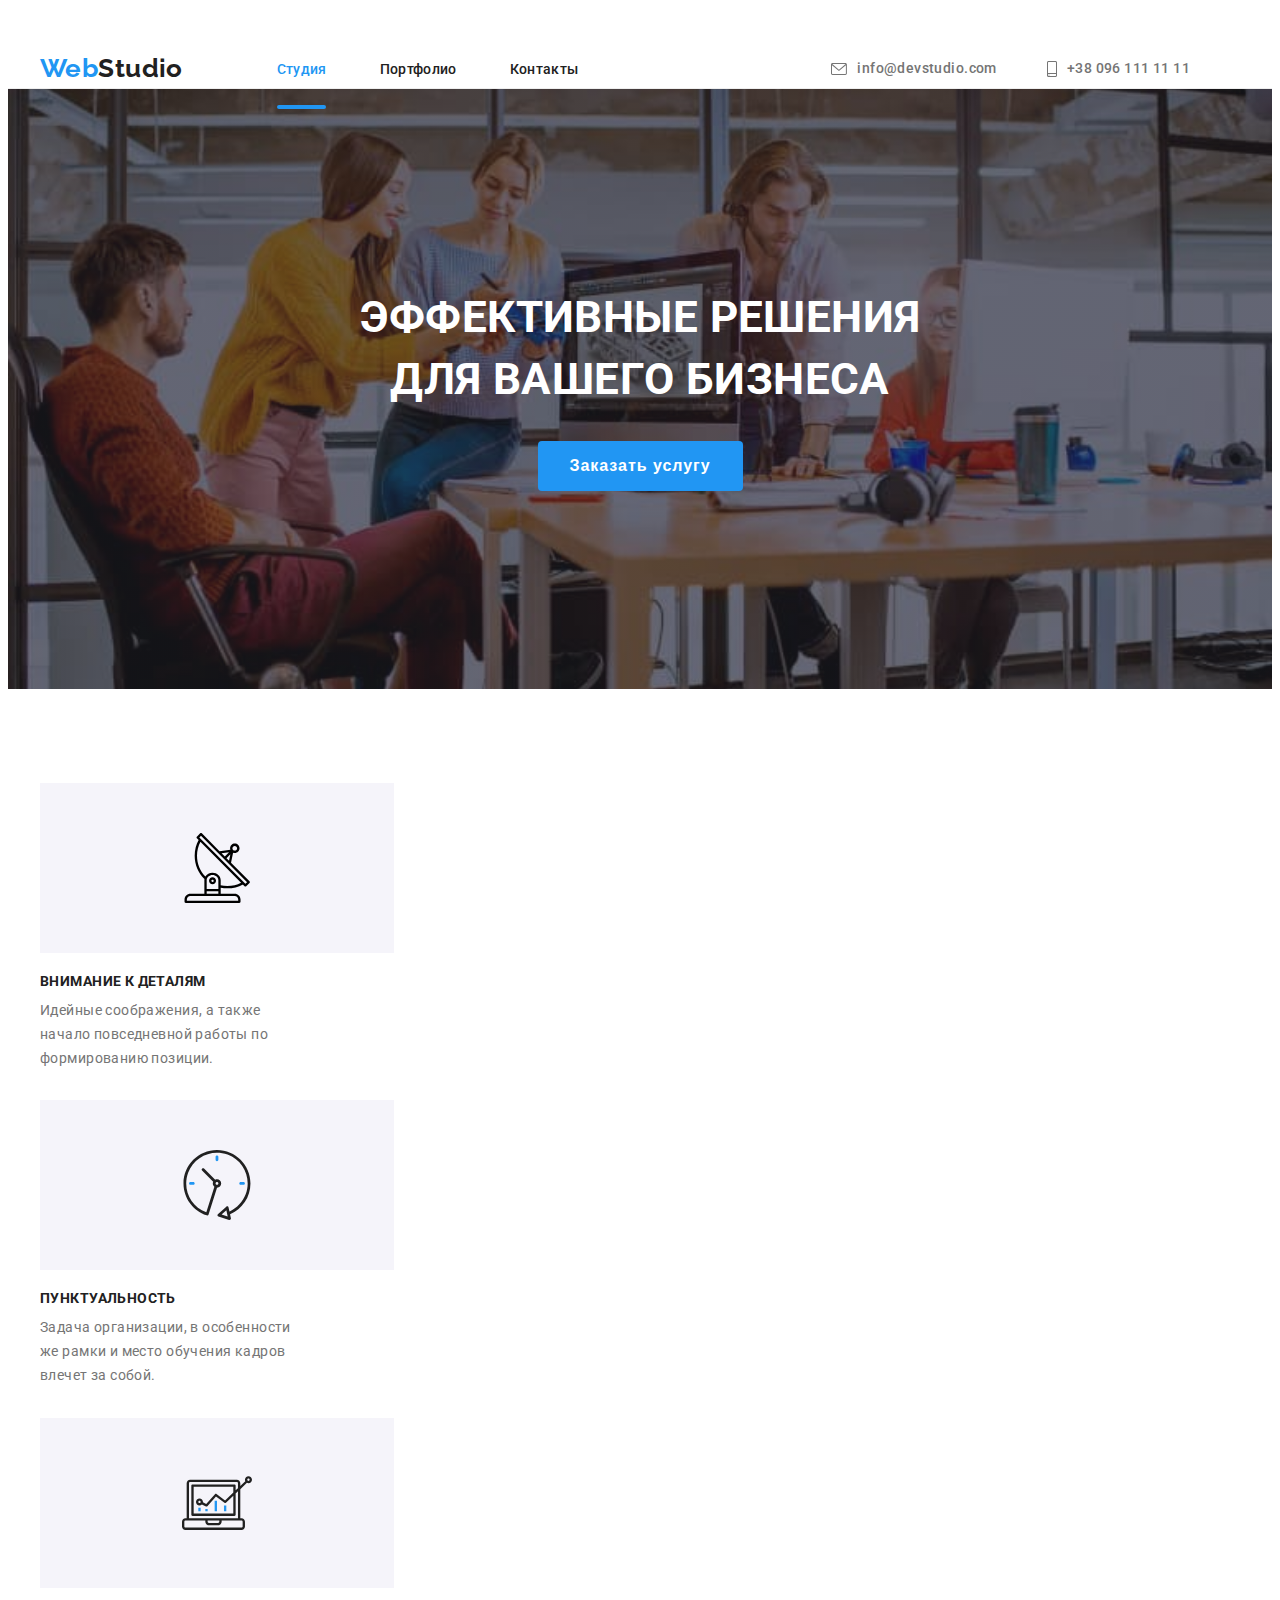
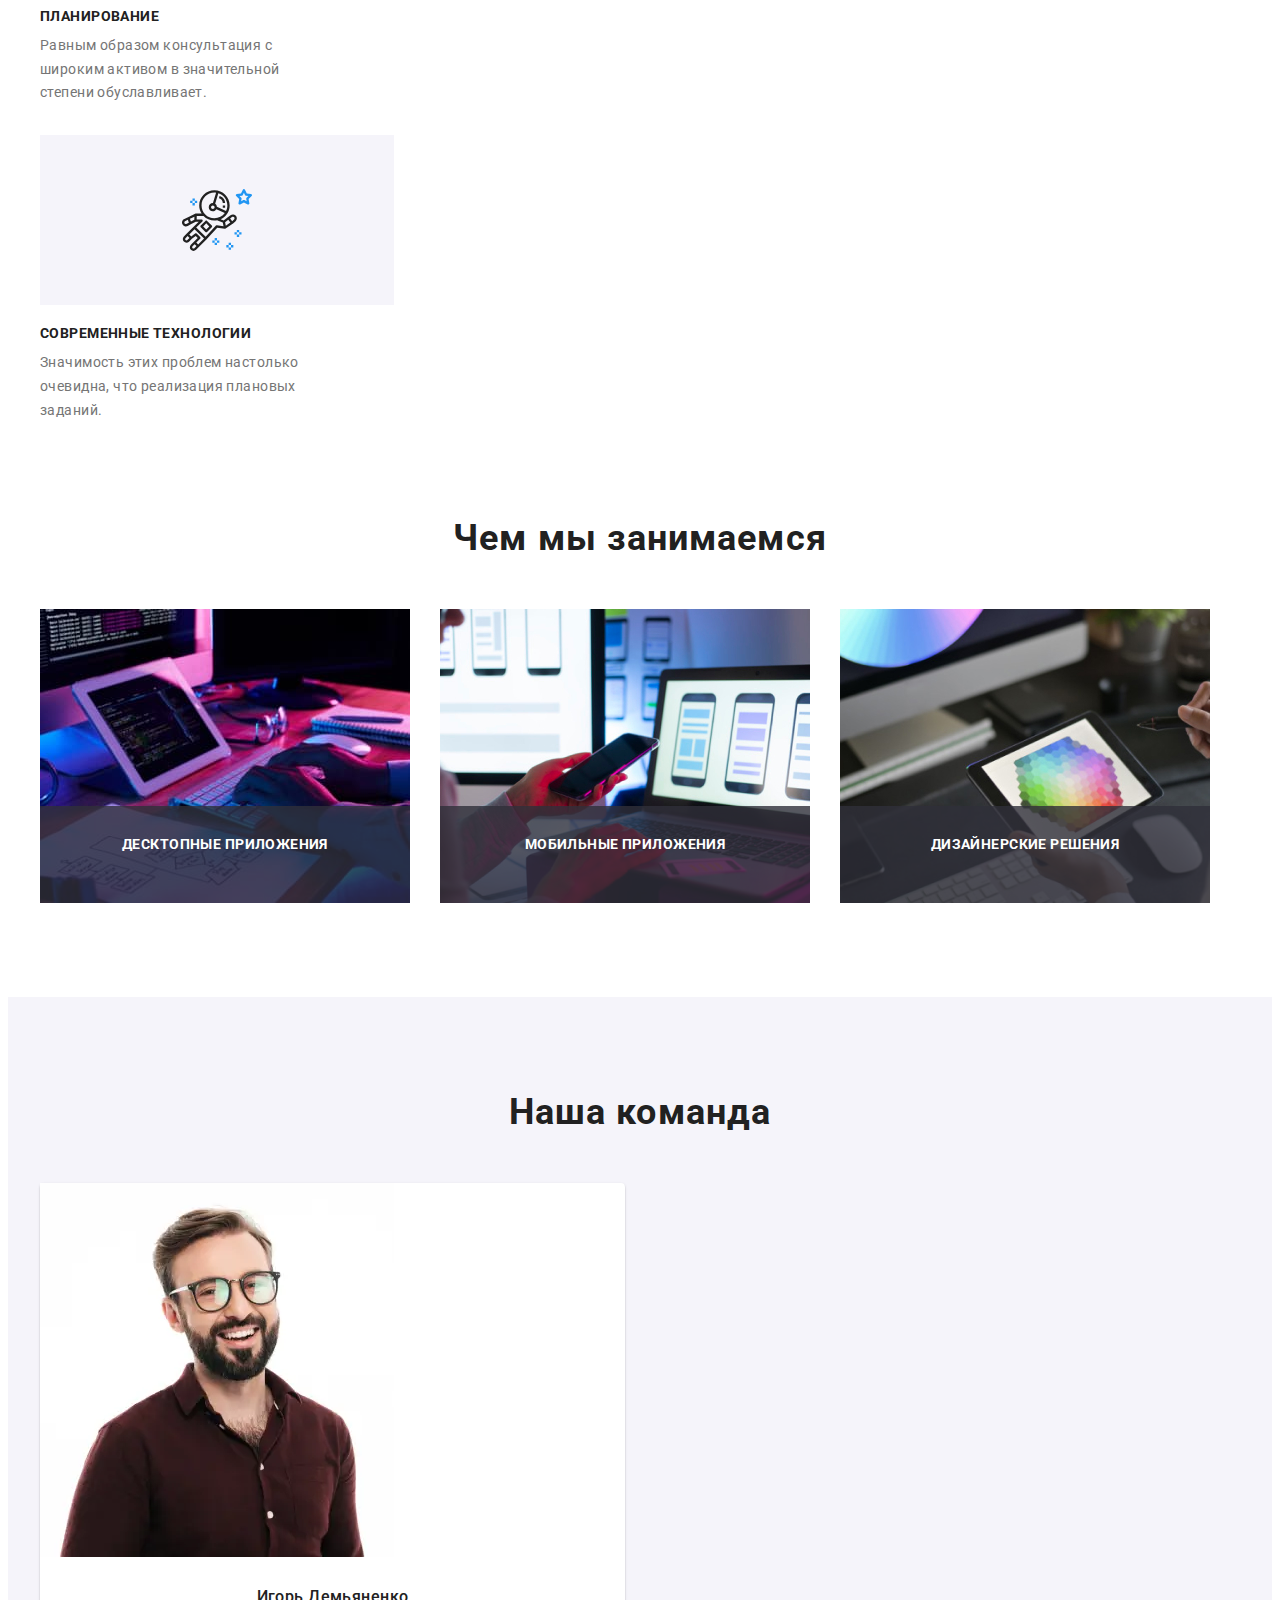
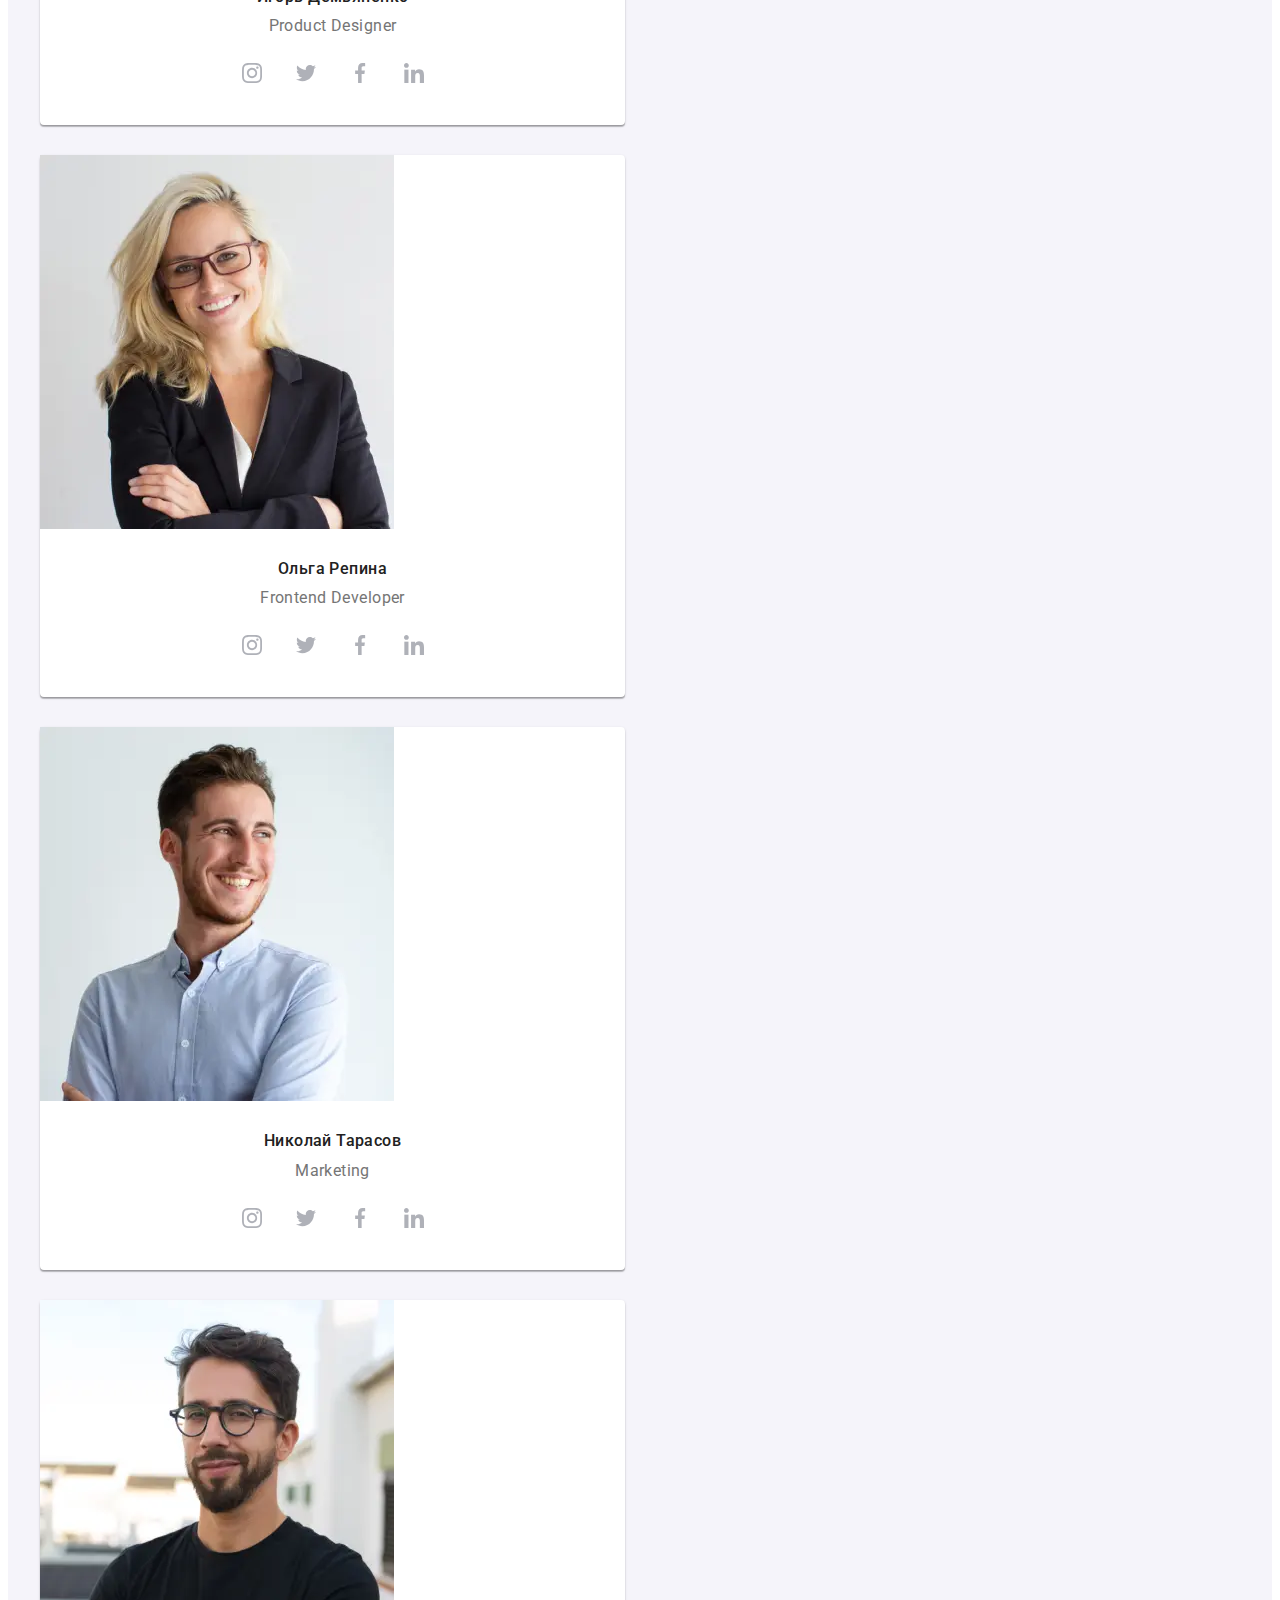
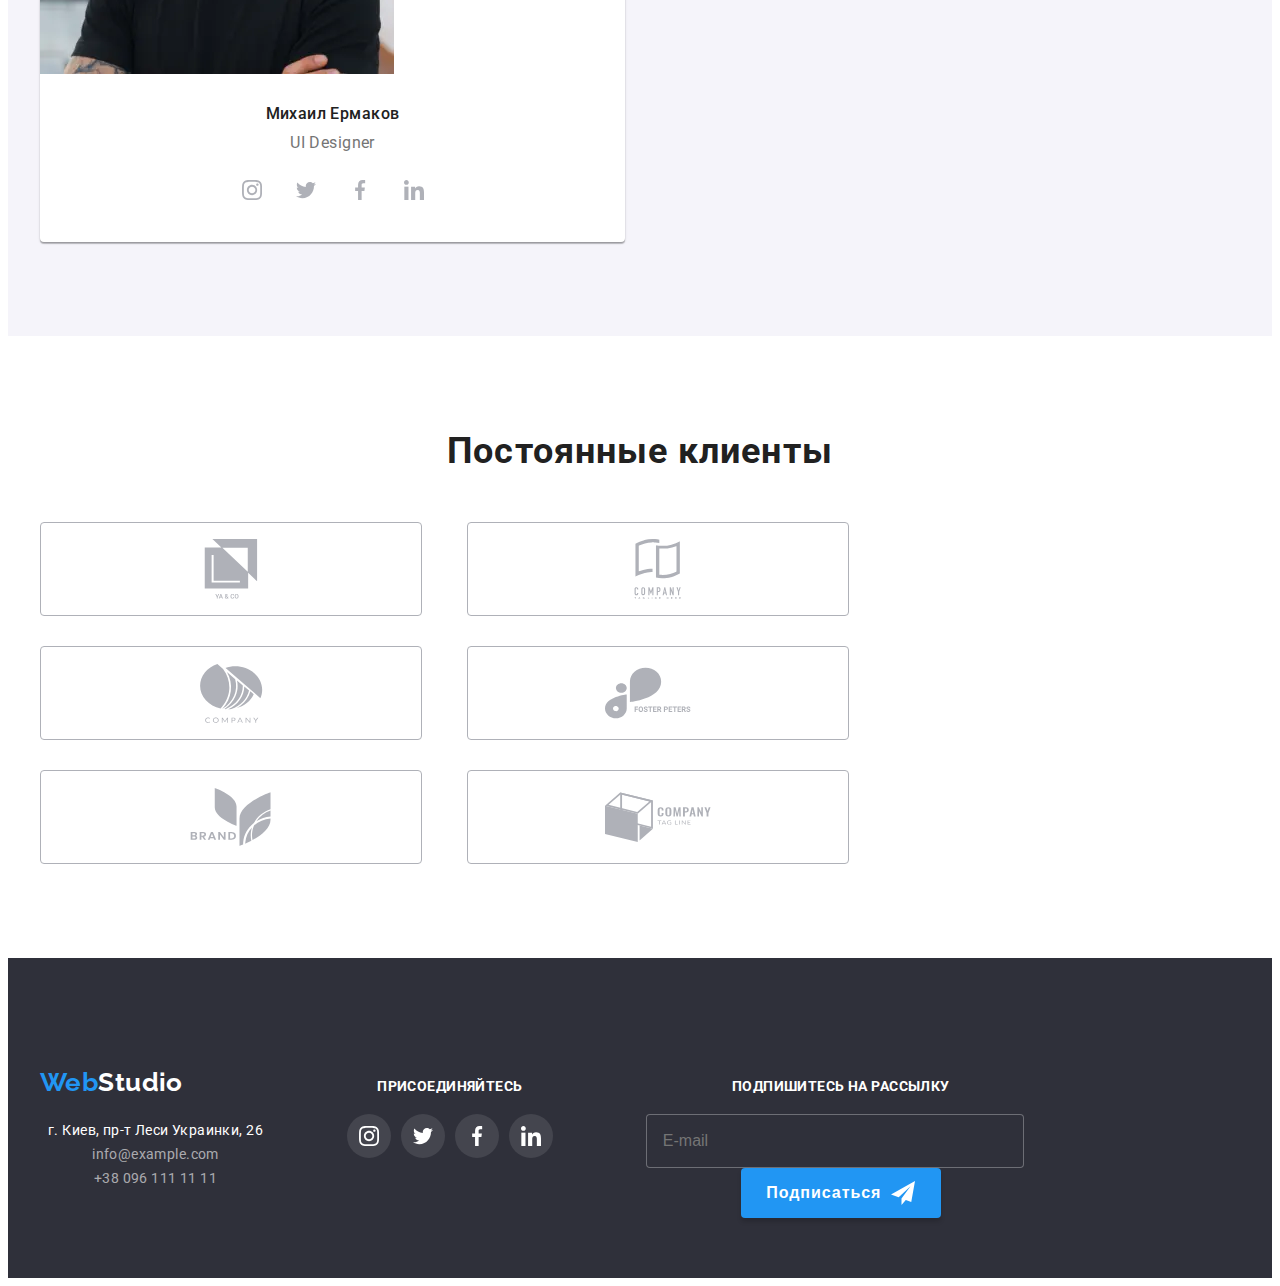
==== commit e492a165: "add" ====
--- a/index.html
+++ b/index.html
@@ -456,6 +456,7 @@
       </main>
           <footer class="footer">
             <div class="container">
+              <div class="footer-box">
               <div class="footer-addres">
                  <a class="studio" href=""><span class="web">Web</span>Studio</a>
                 <address class="address">
@@ -502,6 +503,7 @@
                         </a>
                       </li>
                     </ul>
+                  </div>
                   </div>
                   <div class="footer-icon">
                     <p class="footer-info">Подпишитесь на рассылку</p>
--- a/css/main.min.css
+++ b/css/main.min.css
@@ -1,2 +1,2 @@
-:root{--primary-font-famili: 'Roboto', sans-serif;--secondary-font-famili: 'Raleway', sans-serif;--primary-text-color: #757575;--secondary-text-color: #212121;--footer-text-color: rgba(255, 255, 255, 0.6);--main-color: #ffffff;--accent-color: #2196f3}.visually-hidden{position:absolute;width:1px;height:1px;margin:-1px;border:0;padding:0;white-space:nowrap;clip-path:inset(100%);clip:rect(0 0 0 0);overflow:hidden}body{font-family:var(--primary-font-famili);font-size:14px;font-style:normal;color:var(--secondary-text-color);line-height:1.71;letter-spacing:0.03em}a{text-decoration:none;color:var(--secondary-text-color)}h1,h2,h3,p{margin-top:0;margin-bottom:0}img{display:block;max-width:100%;height:auto}ul{margin-top:0;margin-bottom:0;padding-left:0;list-style:none}.container{padding-left:15px;padding-right:15px;margin-left:auto;margin-right:auto}@media screen and (min-width: 480px){.container{width:480px}}@media screen and (min-width: 768px){.container{width:768px}}@media screen and (min-width: 1200px){.container{width:1200px}}.top-bottom{padding-top:60px;padding-bottom:60px}@media screen and (min-width: 1200px){.top-bottom{padding-top:94px;padding-bottom:94px}}.header{border-bottom:1px solid;border-color:#eeeeee;height:60px}@media screen and (min-width: 768px){.header{height:80px}}.header__box{display:flex;align-items:center;justify-content:space-between}@media screen and (max-width: 767px){.header__box{padding-top:16px}}@media screen and (min-width: 768px){.header__box{padding-top:21px}}@media screen and (max-width: 767px){.header__list{display:none}}@media screen and (min-width: 1200px){.header__list{display:flex;margin-left:auto}}.header__contact{color:var(--primary-text-color);font-weight:500;font-size:14px;transition:color 250ms cubic-bezier(0.4, 0, 0.2, 1)}.header__contact:focus,.header__contact:hover{color:var(--accent-color)}@media screen and (min-width: 1200px){.header__contact{display:flex;align-items:center;margin-right:50px}}.header__icon{margin-right:10px;fill:#757575;transition:fill 250ms cubic-bezier(0.4, 0, 0.2, 1)}.header__contact:focus .header__icon,.header__contact:hover .header__icon{fill:var(--accent-color)}.hero{display:flex;align-items:center;justify-content:center;margin:0 auto;height:400px;background:var(--secondary-text-color);background-image:linear-gradient(rgba(47,48,58,0.4), rgba(47,48,58,0.4)),url(../images/img-hero/img-hero@x1.jpg);background-size:cover;background-position:center}@media (min-device-pixel-ratio: 2), (min-resolution: 192dpi), (min-resolution: 2dppx){.hero{background-image:linear-gradient(rgba(47,48,58,0.4), rgba(47,48,58,0.4)),url(../images/img-hero/img-hero@x2.jpg)}}@media (min-device-pixel-ratio: 3), (min-resolution: 288dpi), (min-resolution: 3dppx){.hero{background-image:linear-gradient(rgba(47,48,58,0.4), rgba(47,48,58,0.4)),url(../images/img-hero/img-hero@x3.jpg)}}@media screen and (min-width: 1200px){.hero{max-width:1600px;height:600px}}@media screen and (min-width: 768px){.hero{background-image:linear-gradient(rgba(47,48,58,0.4), rgba(47,48,58,0.4)),url(../images/img-hero/hero-desktop-768.jpg)}}@media screen and (min-width: 768px) and (min-device-pixel-ratio: 2), screen and (min-width: 768px) and (min-resolution: 192dpi), screen and (min-width: 768px) and (min-resolution: 2dppx){.hero{background-image:linear-gradient(rgba(47,48,58,0.4), rgba(47,48,58,0.4)),url(/images/img-hero/hero-desktop-768@2x.jpg)}}.hero__text{text-transform:uppercase;max-width:650px;margin:0 auto;text-align:center;color:var(--main-color)}@media screen and (min-width: 480px){.hero__text{width:360px;font-size:26px;line-height:42px}}@media screen and (min-width: 1200px){.hero__text{width:1200px;font-size:44px;line-height:1.4}}.hero__button{display:flex;justify-content:center;margin-top:30px;margin-left:auto;margin-right:auto;padding:10px 32px;border-radius:4px;border:none;cursor:pointer;letter-spacing:0.06em;line-height:30px;font-weight:bold;font-size:16px;color:var(--main-color);background:var(--accent-color);transition:color 250ms cubic-bezier(0.4, 0, 0.2, 1),background 250ms cubic-bezier(0.4, 0, 0.2, 1)}.hero__button:focus,.hero__button:hover{background:#188ce8}.footer .container{display:flex;flex-direction:column;text-align:center}@media screen and (min-width: 1200px){.footer .container{display:flex;align-items:baseline}}.footer{padding-top:60px;padding-bottom:60px;background-color:#2f303a}.footer .studio{font-family:var(--secondary-font-famili);font-weight:bold;font-size:26px;line-height:1.2;color:var(--main-color)}.address{margin-top:20px}@media screen and (min-width: 1200px){.address{width:231px;height:81px}}.adres{font-weight:400;font-style:normal;font-size:14px;line-height:1.7;color:var(--main-color)}.footer-mail .adres{margin-bottom:9px}.adres-text{font-style:normal;font-weight:400;font-size:14px;line-height:1.7;color:var(--footer-text-color)}@media screen and (min-width: 1200px){.footer-addres{margin-right:70px}}@media screen and (max-width: 767px){.footer-icon{padding-top:60px}}@media screen and (min-width: 1200px){.footer-icon{margin-right:93px}}.footer-form{display:flex;flex-direction:column;align-items:center;margin-top:20px}@media screen and (min-width: 1200px){.footer-form{display:flex;align-items:center}}.footer-input{width:100%;height:50px;font-size:16px;margin-right:12px;background:#2F303A;color:var(--main-color);border-radius:4px;padding-left:16px;border:1px solid rgba(255,255,255,0.3);transition:box-shadow 250ms cubic-bezier(0.4, 0, 0.2, 1)}.footer-input:focus,.footer-input:hover{box-shadow:0px 4px 4px rgba(0,0,0,0.15)}@media screen and (min-width: 1200px){.footer-input{width:358px}}.footer-submit{display:flex;justify-content:center;align-items:center;width:200px;height:50px;font-weight:700;font-size:16px;line-height:30px;letter-spacing:0.06em;cursor:pointer;background:var(--accent-color);box-shadow:0px 4px 4px rgba(0,0,0,0.15);border-radius:4px;color:#FFFFFF;border:none}@media screen and (max-width: 1199px){.footer-submit{margin-top:20px}}.icon-telegram{margin-left:10px}.footer-list{display:flex;justify-content:center;margin-top:20px}.people-info-footer{display:flex;align-items:center;justify-content:center;width:44px;height:44px;border-radius:50%;background-color:rgba(255,255,255,0.1);transition:background-color 250ms cubic-bezier(0.4, 0, 0.2, 1)}.people-info-footer:focus,.people-info-footer:hover{background-color:var(--accent-color)}.links-footer{fill:#fff}.footer-info{font-weight:bold;font-size:14px;line-height:16px;text-transform:uppercase;color:#ffffff}.backdrop{position:fixed;top:0;left:0;width:100vw;height:100vh;background-color:rgba(0,0,0,0.2)}.backdrop.is-hidden{opacity:0;visibility:hidden;pointer-events:none}.modal{position:absolute;width:100vw;top:50%;left:50%;transform:translate(-50%, -50%);background-color:#FFFFFF;border-radius:4px;padding:40px;box-shadow:0px 1px 3px rgba(0,0,0,0.12),0px 1px 1px rgba(0,0,0,0.14),0px 2px 1px rgba(0,0,0,0.2);transition:background-color 250ms cubic-bezier(0.4, 0, 0.2, 1)}@media screen and (min-width: 480px){.modal{width:450px}}.modal-close-btn{position:absolute;top:8px;right:8px;padding:6px;display:flex;justify-content:center;align-items:center;cursor:pointer;width:30px;height:30px;border-radius:50%;border:1px solid rgba(0,0,0,0.1);background-color:transparent}.modal-close-btn:focus,.modal-close-btn:hover{fill:var(--accent-color)}.modal-title{font-weight:700;margin-bottom:12px;font-size:20px;text-align:center;letter-spacing:0.03em}.form-modal{display:flex;flex-direction:column}.label-modal{position:relative;margin-bottom:10px;font-weight:400;font-size:12px;line-height:14px;letter-spacing:0.01em;color:var(--primary-text-color)}.input-modal{width:100%;height:40px;border:1px solid rgba(33,33,33,0.2);box-sizing:border-box;border-radius:4px;margin-top:4px;padding-left:42px;outline:transparent;transition:border 250ms cubic-bezier(0.4, 0, 0.2, 1)}.input-modal:focus,.input-modal:hover{border:1px solid #2196F3;cursor:pointer}.input-modal:not(:placeholder-shown){border:1px solid #2196F3}.input-icon{display:block;transition:fill 250ms cubic-bezier(0.4, 0, 0.2, 1)}.input-icon:focus,.input-icon:hover{fill:var(--accent-color)}.svg-modal{position:absolute;top:50%;left:12px}.input-modal:not(:placeholder-shown)+.svg-modal{fill:var(--accent-color)}.textarea-modal{display:block;width:100%;height:120px;border:1px solid rgba(33,33,33,0.2);border-radius:4px;margin-top:4px;padding:12px 16px;outline:transparent;resize:none;transition:border 250ms cubic-bezier(0.4, 0, 0.2, 1)}.textarea-modal:focus,.textarea-modal:hover{border:1px solid #2196F3;cursor:pointer}.textarea-modal::placeholder{font-size:12px;line-height:1.17;letter-spacing:0.01em;color:rgba(117,117,117,0.5)}.textarea-modal:not(:placeholder-shown){border:1px solid #2196F3}.coment{margin-bottom:20px}.checkbox-modal{margin-bottom:30px;letter-spacing:0.03em;color:var(--primary-text-color);font-size:12px}.contract-chek{display:inline-block}.contract-chek::before{display:inline-block;content:"";width:16px;height:15px;border:2px solid var(--secondary-text-color);border-radius:2px;margin-right:7px;cursor:pointer;transition:border-color 250ms cubic-bezier(0.4, 0, 0.2, 1),background-color 250ms cubic-bezier(0.4, 0, 0.2, 1)}@media screen and (min-width: 480px){.contract-chek{display:flex;align-items:center;justify-content:center}}.icon-chekbox:checked+.contract-chek::before{background-color:var(--accent-color);border-color:var(--accent-color);background-image:url(../images/Vector.svg);background-position:center;background-size:contain}.chekbox-text{color:var(--accent-color);text-decoration-line:underline}@media screen and (max-width: 767px){.chekbox-text{font-size:12px}}.button-modal{min-width:200px;padding-top:10px;padding-bottom:10px;align-self:center;font-weight:700;font-size:16px;line-height:30px;letter-spacing:0.06em;cursor:pointer;background:var(--accent-color);box-shadow:0px 4px 4px rgba(0,0,0,0.15);border-radius:4px;color:#FFFFFF;border:none}@media screen and (min-width: 1200px){.section-portfolio{padding-top:94px}}.button-portfolio{font-family:inherit;padding:6px 22px;cursor:pointer;border:none;font-weight:500;font-size:16px;line-height:1.6;text-align:center;background:#f5f4fa;color:var(--secondary-text-color);border-radius:4px;transition:color 250ms cubic-bezier(0.4, 0, 0.2, 1),background 250ms cubic-bezier(0.4, 0, 0.2, 1),box-shadow 250ms cubic-bezier(0.4, 0, 0.2, 1)}.button-portfolio:focus,.button-portfolio:hover{color:var(--main-color);background:var(--accent-color);box-shadow:0px 2px rgba(0,0,0,0.12),0px 3px rgba(0,0,0,0.1),0px 1px rgba(0,0,0,0.08)}.title-portfolio{font-weight:700;font-size:18px;line-height:2;color:var(--secondary-text-color)}.paragraf-portfolio{font-size:16px;line-height:1.8;color:var(--primary-text-color);margin-top:4px}@media screen and (min-width: 1200px){.section-portfolio .list-menu{display:flex;justify-content:center;margin-bottom:50px}}.list-portfolio{margin-bottom:15px;margin-right:8px}@media screen and (min-width: 1200px){.img-portfolio{padding-bottom:94px}}@media screen and (min-width: 1200px){.img-portfolio .list{display:flex;flex-wrap:wrap;margin-left:-30px;margin-top:-30px}}.img-list{cursor:pointer;transition:box-shadow 250ms cubic-bezier(0.4, 0, 0.2, 1)}.img-list:focus,.img-list:hover{box-shadow:0px 1px 1px rgba(0,0,0,0.12),0px 4px 4px rgba(0,0,0,0.06),1px 4px 6px rgba(0,0,0,0.16)}@media screen and (max-width: 767px){.img-list:not(:last-child){margin-bottom:30px}}@media screen and (min-width: 1200px){.img-list{margin-left:30px;margin-top:30px}}.content-portfolio{padding:24px 20px;border:1px solid;border-color:#eeeeee;border-top:none}@media screen and (max-width: 767px){.list-menu{display:flex;flex-wrap:wrap;margin-bottom:40px}}.mobile-menu{position:absolute;top:0;left:0;width:100%;height:100vh;overflow:auto;background:#FFFFFF;box-shadow:0px 4px 8px rgba(0,0,0,0.04),0px 2px 4px rgba(0,0,0,0.08),0px 1px 3px rgba(0,0,0,0.16);z-index:999;opacity:0;visibility:hidden;pointer-events:none;transition:opacity 250ms cubic-bezier(0.4, 0, 0.2, 1),visibility 250ms cubic-bezier(0.4, 0, 0.2, 1)}.mobile-menu.is-open{opacity:1;visibility:visible;pointer-events:auto}.mobile-menu-btn__icon{fill:#000000}.mobile-menu-btn__icon:focus,.mobile-menu-btn__icon:hover{fill:var(--accent-color)}.mobile-menu-btn{background-color:transparent;border:none;padding:0;line-height:0}.mobile-menu__close-btn{position:absolute;top:17px;right:15px;background-color:transparent;border:none;padding:0;line-height:0}.mobile-menu__close-btn:focus,.mobile-menu__close-btn:hover{fill:var(--accent-color)}.mobile-menu__container{position:relative;padding:48px 40px}.mobile-menu__list:not(:last-child){margin-bottom:32px}.mobile-menu__nav{font-weight:500;font-size:40px;line-height:47px;letter-spacing:0.02em;color:#212121}.mobile-menu__nav:hover{color:var(--accent-color)}.mobile-menu__item{margin-top:302px}.mobile-menu__number{font-weight:500;font-size:34px;line-height:40px;letter-spacing:0.02em;color:#2196F3}.mobile-menu__mail{font-weight:500;font-size:24px;line-height:28px;letter-spacing:0.02em;color:#757575}.mobile-item{display:flex;flex-wrap:wrap;margin-top:64px}.mobile-links{font-weight:500;font-size:18px;line-height:22px;letter-spacing:0.02em;color:#2196F3}.mobile-list:not(:last-child){padding-right:10px;margin-right:10px;border-right:1px solid rgba(33,33,33,0.2)}@media screen and (min-width: 768px){.mobile-menu-btn{display:none}}.studio{font-family:var(--secondary-font-famili);font-weight:bold;font-size:26px;line-height:1.2}@media screen and (min-width: 1200px){.studio{padding-top:24px;padding-bottom:25px;margin-right:94px}}.web{color:var(--accent-color);font-weight:bold;font-size:26px;line-height:1.2}.title-section{margin-bottom:30px;font-size:28px;text-align:center;color:var(--secondary-text-color);letter-spacing:0.03em}@media screen and (min-width: 1200px){.title-section{margin-bottom:50px;font-size:36px;line-height:42px}}.title-info{margin-bottom:10px;font-weight:bold;font-size:14px;line-height:16px;text-transform:uppercase;color:var(--secondary-text-color)}@media screen and (max-width: 767px){.title-info{text-align:center}}.nanavigation{font-weight:500;font-size:14px;line-height:16px}@media screen and (max-width: 767px){.nanavigation{display:none}}.nanavigation__list{position:relative;display:inline-block;cursor:pointer}.nanavigation__list:not(:last-child){margin-right:50px}.nanavigation__info{position:relative;letter-spacing:0.02em;transition:color 250ms cubic-bezier(0.4, 0, 0.2, 1)}.nanavigation__info:focus,.nanavigation__info:hover{color:var(--accent-color)}.nanavigation__line{color:var(--accent-color);transition:color 250ms cubic-bezier(0.4, 0, 0.2, 1)}.nanavigation__line::after{content:"";position:absolute;left:0;bottom:-28px;width:100%;height:4px;background:#2196f3;border-radius:2px;transition:background 250ms cubic-bezier(0.4, 0, 0.2, 1)}@media screen and (min-width: 1200px){.nanavigation__line::after{bottom:-32px}}.paragraf-info{font-weight:400;font-size:14px;line-height:1.7;color:var(--primary-text-color)}@media screen and (min-width: 1200px){.paragraf-info{width:270px}}@media screen and (max-width: 1199px){.work{display:none}}@media screen and (min-width: 1200px){.work{padding-bottom:94px}}@media screen and (min-width: 1200px){.work .list{display:flex;margin-top:50px}}.img-box{position:relative}.img-box:not(:last-child){margin-right:30px}.text-img-box{position:absolute;bottom:0;left:0;width:370px;height:70px;padding-top:27px;font-weight:700;text-align:center;letter-spacing:0.03em;text-transform:uppercase;color:var(--main-color);background:rgba(47,48,58,0.8)}.people{background:#f5f4fa}.people .name{text-align:center;font-weight:500;font-size:16px;line-height:1.2}@media screen and (min-width: 1200px){.people .list{display:flex}}.people-name{padding-top:30px;padding-bottom:30px}.people-card{background:#fff;border-radius:4px;box-shadow:0px 1px 3px rgba(0,0,0,0.12),0px 1px 1px rgba(0,0,0,0.14),0px 2px 1px rgba(0,0,0,0.2)}@media screen and (max-width: 767px){.people-card:not(:last-child){margin-bottom:30px}}@media screen and (min-width: 768px){.people-card{flex-basis:calc(100% / 2 - 30px);margin:15px}}@media screen and (min-width: 1200px){.people-card:not(:last-child){margin-right:30px}}.links-people{display:flex;justify-content:center;margin-top:16px}@media screen and (min-width: 1200px){.links-people{display:flex;justify-content:center;margin-top:16px}}.people-info{display:flex;align-items:center;justify-content:center;width:44px;height:44px;background-color:#fff;border-radius:50%;transition:background-color 250ms cubic-bezier(0.4, 0, 0.2, 1)}.people-info:focus,.people-info:hover{background-color:var(--accent-color)}.links{fill:#afb1b8;transition:fill 250ms cubic-bezier(0.4, 0, 0.2, 1)}.people-info:hover .links,.people-info:focus .links{fill:var(--main-color)}.people-list-item:not(:last-child){margin-right:10px}.prof{text-align:center;margin-top:10px;font-size:16px;line-height:1.2;color:var(--primary-text-color)}@media screen and (min-width: 768px){.people-container{display:flex;flex-wrap:wrap;margin:-15px}}.group{display:flex;justify-content:center;align-items:center;width:450px;padding-top:25px;padding-bottom:25px;height:120px;margin-bottom:30px;background:#f5f4fa}@media screen and (min-width: 768px){.group{width:354px}}@media screen and (min-width: 1200px){.group{margin-bottom:20px}}@media screen and (min-width: 1200px){.info .list{display:flex}}@media screen and (max-width: 767px){.list-info:not(:last-child){margin-bottom:30px}}@media screen and (min-width: 768px){.list-info{flex-basis:calc(100% / 2 - 30px);margin:15px}}@media screen and (min-width: 1200px){.list-info:not(:last-child){margin-right:30px}}@media screen and (min-width: 768px){.group-list{display:flex;flex-wrap:wrap;margin:-15px}}@media screen and (min-width: 768px){.list-info{width:354px}}.group-client{display:flex;flex-wrap:wrap;background:#fff;margin:-15px}@media screen and (min-width: 1200px){.group-client{display:flex}}.client{display:flex;justify-content:center;align-items:center;width:210px;height:92px;border:1px solid;border-color:#afb1b8;border-radius:4px;flex-basis:calc(100% / 2 - 30px);margin:15px;transition:border-color 250ms cubic-bezier(0.4, 0, 0.2, 1)}.client:focus,.client:hover{border-color:var(--accent-color)}@media screen and (min-width: 768px){.client{flex-basis:calc(100% / 3 - 30px)}}@media screen and (min-width: 1200px){.client:not(:last-child){margin-right:30px}}.clients-icon{fill:#afb1b8;transition:fill 250ms cubic-bezier(0.4, 0, 0.2, 1)}.group-info:focus .clients-icon,.group-info:hover .clients-icon{fill:var(--accent-color)}.group-info{width:170px;height:92px;display:flex;justify-content:center;align-items:center}.img-overlay{position:relative;overflow:hidden}.overlay{position:absolute;top:0;left:0;width:100%;height:100%;padding:63px 24px;font-style:normal;font-weight:400;font-size:18px;line-height:28px;color:var(--main-color);background:rgba(33,150,243,0.9);transform:translateY(100%);transition:transform 250ms cubic-bezier(0.4, 0, 0.2, 1)}.img-overlay-list:focus .overlay,.img-overlay-list:hover .overlay,.img-overlay:focus .overlay,.img-overlay:hover .overlay{transform:translateY(0)}
+:root{--primary-font-famili: 'Roboto', sans-serif;--secondary-font-famili: 'Raleway', sans-serif;--primary-text-color: #757575;--secondary-text-color: #212121;--footer-text-color: rgba(255, 255, 255, 0.6);--main-color: #ffffff;--accent-color: #2196f3}.visually-hidden{position:absolute;width:1px;height:1px;margin:-1px;border:0;padding:0;white-space:nowrap;clip-path:inset(100%);clip:rect(0 0 0 0);overflow:hidden}body{font-family:var(--primary-font-famili);font-size:14px;font-style:normal;color:var(--secondary-text-color);line-height:1.71;letter-spacing:0.03em}a{text-decoration:none;color:var(--secondary-text-color)}h1,h2,h3,p{margin-top:0;margin-bottom:0}img{display:block;max-width:100%;height:auto}ul{margin-top:0;margin-bottom:0;padding-left:0;list-style:none}.container{padding-left:15px;padding-right:15px;margin-left:auto;margin-right:auto}@media screen and (min-width: 480px){.container{width:480px}}@media screen and (min-width: 768px){.container{width:768px}}@media screen and (min-width: 1200px){.container{width:1200px}}.top-bottom{padding-top:60px;padding-bottom:60px}@media screen and (min-width: 1200px){.top-bottom{padding-top:94px;padding-bottom:94px}}.header{border-bottom:1px solid;border-color:#eeeeee;height:60px}@media screen and (min-width: 768px){.header{height:80px}}.header__box{display:flex;align-items:center;justify-content:space-between}@media screen and (max-width: 767px){.header__box{padding-top:16px}}@media screen and (min-width: 768px){.header__box{padding-top:21px}}@media screen and (max-width: 767px){.header__list{display:none}}@media screen and (min-width: 1200px){.header__list{display:flex;margin-left:auto}}.header__contact{color:var(--primary-text-color);font-weight:500;font-size:14px;transition:color 250ms cubic-bezier(0.4, 0, 0.2, 1)}.header__contact:focus,.header__contact:hover{color:var(--accent-color)}@media screen and (min-width: 1200px){.header__contact{display:flex;align-items:center;margin-right:50px}}.header__icon{margin-right:10px;fill:#757575;transition:fill 250ms cubic-bezier(0.4, 0, 0.2, 1)}.header__contact:focus .header__icon,.header__contact:hover .header__icon{fill:var(--accent-color)}.hero{display:flex;align-items:center;justify-content:center;margin:0 auto;height:400px;background:var(--secondary-text-color);background-image:linear-gradient(rgba(47,48,58,0.4), rgba(47,48,58,0.4)),url(../images/img-hero/img-hero@x1.jpg);background-size:cover;background-position:center}@media (min-device-pixel-ratio: 2), (min-resolution: 192dpi), (min-resolution: 2dppx){.hero{background-image:linear-gradient(rgba(47,48,58,0.4), rgba(47,48,58,0.4)),url(../images/img-hero/img-hero@x2.jpg)}}@media (min-device-pixel-ratio: 3), (min-resolution: 288dpi), (min-resolution: 3dppx){.hero{background-image:linear-gradient(rgba(47,48,58,0.4), rgba(47,48,58,0.4)),url(../images/img-hero/img-hero@x3.jpg)}}@media screen and (min-width: 1200px){.hero{max-width:1600px;height:600px}}@media screen and (min-width: 768px){.hero{background-image:linear-gradient(rgba(47,48,58,0.4), rgba(47,48,58,0.4)),url(../images/img-hero/hero-desktop-768.jpg)}}@media screen and (min-width: 768px) and (min-device-pixel-ratio: 2), screen and (min-width: 768px) and (min-resolution: 192dpi), screen and (min-width: 768px) and (min-resolution: 2dppx){.hero{background-image:linear-gradient(rgba(47,48,58,0.4), rgba(47,48,58,0.4)),url(/images/img-hero/hero-desktop-768@2x.jpg)}}.hero__text{text-transform:uppercase;max-width:650px;margin:0 auto;text-align:center;color:var(--main-color)}@media screen and (min-width: 480px){.hero__text{width:360px;font-size:26px;line-height:42px}}@media screen and (min-width: 1200px){.hero__text{width:1200px;font-size:44px;line-height:1.4}}.hero__button{display:flex;justify-content:center;margin-top:30px;margin-left:auto;margin-right:auto;padding:10px 32px;border-radius:4px;border:none;cursor:pointer;letter-spacing:0.06em;line-height:30px;font-weight:bold;font-size:16px;color:var(--main-color);background:var(--accent-color);transition:color 250ms cubic-bezier(0.4, 0, 0.2, 1),background 250ms cubic-bezier(0.4, 0, 0.2, 1)}.hero__button:focus,.hero__button:hover{background:#188ce8}.footer .container{text-align:center}@media screen and (min-width: 1200px){.footer .container{display:flex;align-items:baseline}}.footer{padding-top:60px;padding-bottom:60px;background-color:#2f303a}.footer .studio{font-family:var(--secondary-font-famili);font-weight:bold;font-size:26px;line-height:1.2;color:var(--main-color)}.address{margin-top:20px}@media screen and (min-width: 1200px){.address{width:231px;height:81px}}.adres{font-weight:400;font-style:normal;font-size:14px;line-height:1.7;color:var(--main-color)}.footer-mail .adres{margin-bottom:9px}.adres-text{font-style:normal;font-weight:400;font-size:14px;line-height:1.7;color:var(--footer-text-color)}@media screen and (min-width: 1200px){.footer-addres{margin-right:70px}}@media screen and (max-width: 767px){.footer-icon{padding-top:60px}}@media screen and (min-width: 1200px){.footer-icon{margin-right:93px}}.footer-form{display:flex;flex-direction:column;align-items:center;margin-top:20px}@media screen and (min-width: 1200px){.footer-form{display:flex;align-items:center}}.footer-input{width:100%;height:50px;font-size:16px;margin-right:12px;background:#2F303A;color:var(--main-color);border-radius:4px;padding-left:16px;border:1px solid rgba(255,255,255,0.3);transition:box-shadow 250ms cubic-bezier(0.4, 0, 0.2, 1)}.footer-input:focus,.footer-input:hover{box-shadow:0px 4px 4px rgba(0,0,0,0.15)}@media screen and (min-width: 1200px){.footer-input{width:358px}}.footer-submit{display:flex;justify-content:center;align-items:center;width:200px;height:50px;font-weight:700;font-size:16px;line-height:30px;letter-spacing:0.06em;cursor:pointer;background:var(--accent-color);box-shadow:0px 4px 4px rgba(0,0,0,0.15);border-radius:4px;color:#FFFFFF;border:none}@media screen and (max-width: 1199px){.footer-submit{margin-top:20px}}.icon-telegram{margin-left:10px}.footer-list{display:flex;justify-content:center;margin-top:20px}.people-info-footer{display:flex;align-items:center;justify-content:center;width:44px;height:44px;border-radius:50%;background-color:rgba(255,255,255,0.1);transition:background-color 250ms cubic-bezier(0.4, 0, 0.2, 1)}.people-info-footer:focus,.people-info-footer:hover{background-color:var(--accent-color)}.links-footer{fill:#fff}.footer-info{font-weight:bold;font-size:14px;line-height:16px;text-transform:uppercase;color:#ffffff}@media screen and (min-width: 768px){.footer-box{display:flex;flex-wrap:wrap;justify-content:space-around;align-items:baseline}.footer-icon{margin-top:60px}.footer-input{max-width:450px}}.backdrop{position:fixed;top:0;left:0;width:100vw;height:100vh;background-color:rgba(0,0,0,0.2)}.backdrop.is-hidden{opacity:0;visibility:hidden;pointer-events:none}.modal{position:absolute;width:100vw;top:50%;left:50%;transform:translate(-50%, -50%);background-color:#FFFFFF;border-radius:4px;padding:40px;box-shadow:0px 1px 3px rgba(0,0,0,0.12),0px 1px 1px rgba(0,0,0,0.14),0px 2px 1px rgba(0,0,0,0.2);transition:background-color 250ms cubic-bezier(0.4, 0, 0.2, 1)}@media screen and (min-width: 480px){.modal{width:450px}}.modal-close-btn{position:absolute;top:8px;right:8px;padding:6px;display:flex;justify-content:center;align-items:center;cursor:pointer;width:30px;height:30px;border-radius:50%;border:1px solid rgba(0,0,0,0.1);background-color:transparent}.modal-close-btn:focus,.modal-close-btn:hover{fill:var(--accent-color)}.modal-title{font-weight:700;margin-bottom:12px;font-size:20px;text-align:center;letter-spacing:0.03em}.form-modal{display:flex;flex-direction:column}.label-modal{position:relative;margin-bottom:10px;font-weight:400;font-size:12px;line-height:14px;letter-spacing:0.01em;color:var(--primary-text-color)}.input-modal{width:100%;height:40px;border:1px solid rgba(33,33,33,0.2);box-sizing:border-box;border-radius:4px;margin-top:4px;padding-left:42px;outline:transparent;transition:border 250ms cubic-bezier(0.4, 0, 0.2, 1)}.input-modal:focus,.input-modal:hover{border:1px solid #2196F3;cursor:pointer}.input-modal:not(:placeholder-shown){border:1px solid #2196F3}.input-icon{display:block;transition:fill 250ms cubic-bezier(0.4, 0, 0.2, 1)}.input-icon:focus,.input-icon:hover{fill:var(--accent-color)}.svg-modal{position:absolute;top:50%;left:12px}.input-modal:not(:placeholder-shown)+.svg-modal{fill:var(--accent-color)}.textarea-modal{display:block;width:100%;height:120px;border:1px solid rgba(33,33,33,0.2);border-radius:4px;margin-top:4px;padding:12px 16px;outline:transparent;resize:none;transition:border 250ms cubic-bezier(0.4, 0, 0.2, 1)}.textarea-modal:focus,.textarea-modal:hover{border:1px solid #2196F3;cursor:pointer}.textarea-modal::placeholder{font-size:12px;line-height:1.17;letter-spacing:0.01em;color:rgba(117,117,117,0.5)}.textarea-modal:not(:placeholder-shown){border:1px solid #2196F3}.coment{margin-bottom:20px}.checkbox-modal{margin-bottom:30px;letter-spacing:0.03em;color:var(--primary-text-color);font-size:12px}.contract-chek{display:inline-block}.contract-chek::before{display:inline-block;content:"";width:16px;height:15px;border:2px solid var(--secondary-text-color);border-radius:2px;margin-right:7px;cursor:pointer;transition:border-color 250ms cubic-bezier(0.4, 0, 0.2, 1),background-color 250ms cubic-bezier(0.4, 0, 0.2, 1)}@media screen and (min-width: 480px){.contract-chek{display:flex;align-items:center;justify-content:center}}.icon-chekbox:checked+.contract-chek::before{background-color:var(--accent-color);border-color:var(--accent-color);background-image:url(../images/Vector.svg);background-position:center;background-size:contain}.chekbox-text{color:var(--accent-color);text-decoration-line:underline}@media screen and (max-width: 767px){.chekbox-text{font-size:12px}}.button-modal{min-width:200px;padding-top:10px;padding-bottom:10px;align-self:center;font-weight:700;font-size:16px;line-height:30px;letter-spacing:0.06em;cursor:pointer;background:var(--accent-color);box-shadow:0px 4px 4px rgba(0,0,0,0.15);border-radius:4px;color:#FFFFFF;border:none}@media screen and (min-width: 1200px){.section-portfolio{padding-top:94px}}.button-portfolio{font-family:inherit;padding:6px 22px;cursor:pointer;border:none;font-weight:500;font-size:16px;line-height:1.6;text-align:center;background:#f5f4fa;color:var(--secondary-text-color);border-radius:4px;transition:color 250ms cubic-bezier(0.4, 0, 0.2, 1),background 250ms cubic-bezier(0.4, 0, 0.2, 1),box-shadow 250ms cubic-bezier(0.4, 0, 0.2, 1)}.button-portfolio:focus,.button-portfolio:hover{color:var(--main-color);background:var(--accent-color);box-shadow:0px 2px rgba(0,0,0,0.12),0px 3px rgba(0,0,0,0.1),0px 1px rgba(0,0,0,0.08)}.title-portfolio{font-weight:700;font-size:18px;line-height:2;color:var(--secondary-text-color)}.paragraf-portfolio{font-size:16px;line-height:1.8;color:var(--primary-text-color);margin-top:4px}@media screen and (min-width: 1200px){.section-portfolio .list-menu{display:flex;justify-content:center;margin-bottom:50px}}.list-portfolio{margin-bottom:15px}.list-portfolio:not(:last-child){margin-right:8px}@media screen and (min-width: 1200px){.img-portfolio{padding-bottom:94px}}@media screen and (min-width: 1200px){.img-portfolio .list{display:flex;flex-wrap:wrap;margin-left:-30px;margin-top:-30px}}.img-list{cursor:pointer;transition:box-shadow 250ms cubic-bezier(0.4, 0, 0.2, 1)}.img-list:focus,.img-list:hover{box-shadow:0px 1px 1px rgba(0,0,0,0.12),0px 4px 4px rgba(0,0,0,0.06),1px 4px 6px rgba(0,0,0,0.16)}@media screen and (max-width: 767px){.img-list:not(:last-child){margin-bottom:30px}}@media screen and (min-width: 1200px){.img-list{margin-left:30px;margin-top:30px}}.content-portfolio{padding:24px 20px;border:1px solid;border-color:#eeeeee;border-top:none}.list-menu{display:flex;flex-wrap:wrap;margin-bottom:25px}@media screen and (min-width: 768px){.list-menu{justify-content:center}}.mobile-menu{position:absolute;top:0;left:0;width:100%;height:100vh;overflow:auto;background:#FFFFFF;box-shadow:0px 4px 8px rgba(0,0,0,0.04),0px 2px 4px rgba(0,0,0,0.08),0px 1px 3px rgba(0,0,0,0.16);z-index:999;opacity:0;visibility:hidden;pointer-events:none;transition:opacity 250ms cubic-bezier(0.4, 0, 0.2, 1),visibility 250ms cubic-bezier(0.4, 0, 0.2, 1)}.mobile-menu.is-open{opacity:1;visibility:visible;pointer-events:auto}.mobile-menu-btn__icon{fill:#000000}.mobile-menu-btn__icon:focus,.mobile-menu-btn__icon:hover{fill:var(--accent-color)}.mobile-menu-btn{background-color:transparent;border:none;padding:0;line-height:0}.mobile-menu__close-btn{position:absolute;top:17px;right:15px;background-color:transparent;border:none;padding:0;line-height:0}.mobile-menu__close-btn:focus,.mobile-menu__close-btn:hover{fill:var(--accent-color)}.mobile-menu__container{position:relative;padding:48px 40px}.mobile-menu__list:not(:last-child){margin-bottom:32px}.mobile-menu__nav{font-weight:500;font-size:40px;line-height:47px;letter-spacing:0.02em;color:#212121}.mobile-menu__nav:hover{color:var(--accent-color)}.mobile-menu__item{margin-top:302px}.mobile-menu__number{font-weight:500;font-size:34px;line-height:40px;letter-spacing:0.02em;color:#2196F3}.mobile-menu__mail{font-weight:500;font-size:24px;line-height:28px;letter-spacing:0.02em;color:#757575}.mobile-item{display:flex;flex-wrap:wrap;margin-top:64px}.mobile-links{font-weight:500;font-size:18px;line-height:22px;letter-spacing:0.02em;color:#2196F3}.mobile-list:not(:last-child){padding-right:10px;margin-right:10px;border-right:1px solid rgba(33,33,33,0.2)}@media screen and (min-width: 768px){.mobile-menu-btn{display:none}}.studio{font-family:var(--secondary-font-famili);font-weight:bold;font-size:26px;line-height:1.2}@media screen and (min-width: 1200px){.studio{padding-top:24px;padding-bottom:25px;margin-right:94px}}.web{color:var(--accent-color);font-weight:bold;font-size:26px;line-height:1.2}.title-section{margin-bottom:30px;font-size:28px;text-align:center;color:var(--secondary-text-color);letter-spacing:0.03em}@media screen and (min-width: 1200px){.title-section{margin-bottom:50px;font-size:36px;line-height:42px}}.title-info{margin-bottom:10px;font-weight:bold;font-size:14px;line-height:16px;text-transform:uppercase;color:var(--secondary-text-color)}@media screen and (max-width: 767px){.title-info{text-align:center}}.nanavigation{font-weight:500;font-size:14px;line-height:16px}@media screen and (max-width: 767px){.nanavigation{display:none}}.nanavigation__list{position:relative;display:inline-block;cursor:pointer}.nanavigation__list:not(:last-child){margin-right:50px}.nanavigation__info{position:relative;letter-spacing:0.02em;transition:color 250ms cubic-bezier(0.4, 0, 0.2, 1)}.nanavigation__info:focus,.nanavigation__info:hover{color:var(--accent-color)}.nanavigation__line{color:var(--accent-color);transition:color 250ms cubic-bezier(0.4, 0, 0.2, 1)}.nanavigation__line::after{content:"";position:absolute;left:0;bottom:-28px;width:100%;height:4px;background:#2196f3;border-radius:2px;transition:background 250ms cubic-bezier(0.4, 0, 0.2, 1)}@media screen and (min-width: 1200px){.nanavigation__line::after{bottom:-32px}}.paragraf-info{font-weight:400;font-size:14px;line-height:1.7;color:var(--primary-text-color)}@media screen and (min-width: 1200px){.paragraf-info{width:270px}}@media screen and (max-width: 1199px){.work{display:none}}@media screen and (min-width: 1200px){.work{padding-bottom:94px}}@media screen and (min-width: 1200px){.work .list{display:flex;margin-top:50px}}.img-box{position:relative}.img-box:not(:last-child){margin-right:30px}.text-img-box{position:absolute;bottom:0;left:0;width:370px;height:70px;padding-top:27px;font-weight:700;text-align:center;letter-spacing:0.03em;text-transform:uppercase;color:var(--main-color);background:rgba(47,48,58,0.8)}.people{background:#f5f4fa}.people .name{text-align:center;font-weight:500;font-size:16px;line-height:1.2}@media screen and (min-width: 1200px){.people .list{display:flex}}.people-name{padding-top:30px;padding-bottom:30px}.people-card{background:#fff;border-radius:4px;box-shadow:0px 1px 3px rgba(0,0,0,0.12),0px 1px 1px rgba(0,0,0,0.14),0px 2px 1px rgba(0,0,0,0.2)}@media screen and (max-width: 767px){.people-card:not(:last-child){margin-bottom:30px}}@media screen and (min-width: 768px){.people-card{flex-basis:calc(100% / 2 - 30px);margin:15px}}@media screen and (min-width: 1200px){.people-card:not(:last-child){margin-right:30px}}.links-people{display:flex;justify-content:center;margin-top:16px}@media screen and (min-width: 1200px){.links-people{display:flex;justify-content:center;margin-top:16px}}.people-info{display:flex;align-items:center;justify-content:center;width:44px;height:44px;background-color:#fff;border-radius:50%;transition:background-color 250ms cubic-bezier(0.4, 0, 0.2, 1)}.people-info:focus,.people-info:hover{background-color:var(--accent-color)}.links{fill:#afb1b8;transition:fill 250ms cubic-bezier(0.4, 0, 0.2, 1)}.people-info:hover .links,.people-info:focus .links{fill:var(--main-color)}.people-list-item:not(:last-child){margin-right:10px}.prof{text-align:center;margin-top:10px;font-size:16px;line-height:1.2;color:var(--primary-text-color)}@media screen and (min-width: 768px){.people-container{display:flex;flex-wrap:wrap;margin:-15px}}.group{display:flex;justify-content:center;align-items:center;padding-top:25px;padding-bottom:25px;height:120px;margin-bottom:30px;background:#f5f4fa}@media screen and (min-width: 768px){.group{width:354px}}@media screen and (min-width: 1200px){.group{margin-bottom:20px}}@media screen and (min-width: 1200px){.info .list{display:flex}}@media screen and (max-width: 767px){.list-info:not(:last-child){margin-bottom:30px}}@media screen and (min-width: 768px){.list-info{flex-basis:calc(100% / 2 - 30px);margin:15px}}@media screen and (min-width: 1200px){.list-info:not(:last-child){margin-right:30px}}@media screen and (min-width: 768px){.group-list{display:flex;flex-wrap:wrap;margin:-15px}}@media screen and (min-width: 768px){.list-info{width:354px}}.group-client{display:flex;flex-wrap:wrap;background:#fff;margin:-15px}@media screen and (min-width: 1200px){.group-client{display:flex}}.client{display:flex;justify-content:center;align-items:center;width:210px;height:92px;border:1px solid;border-color:#afb1b8;border-radius:4px;flex-basis:calc(100% / 2 - 30px);margin:15px;transition:border-color 250ms cubic-bezier(0.4, 0, 0.2, 1)}.client:focus,.client:hover{border-color:var(--accent-color)}@media screen and (min-width: 768px){.client{flex-basis:calc(100% / 3 - 30px)}}@media screen and (min-width: 1200px){.client:not(:last-child){margin-right:30px}}.clients-icon{fill:#afb1b8;transition:fill 250ms cubic-bezier(0.4, 0, 0.2, 1)}.group-info:focus .clients-icon,.group-info:hover .clients-icon{fill:var(--accent-color)}.group-info{width:170px;height:92px;display:flex;justify-content:center;align-items:center}.img-overlay{position:relative;overflow:hidden}.overlay{position:absolute;top:0;left:0;width:100%;height:100%;padding:63px 24px;font-style:normal;font-weight:400;font-size:18px;line-height:28px;color:var(--main-color);background:rgba(33,150,243,0.9);transform:translateY(100%);transition:transform 250ms cubic-bezier(0.4, 0, 0.2, 1)}.img-overlay-list:focus .overlay,.img-overlay-list:hover .overlay,.img-overlay:focus .overlay,.img-overlay:hover .overlay{transform:translateY(0)}
 /*# sourceMappingURL=main.min.css.map */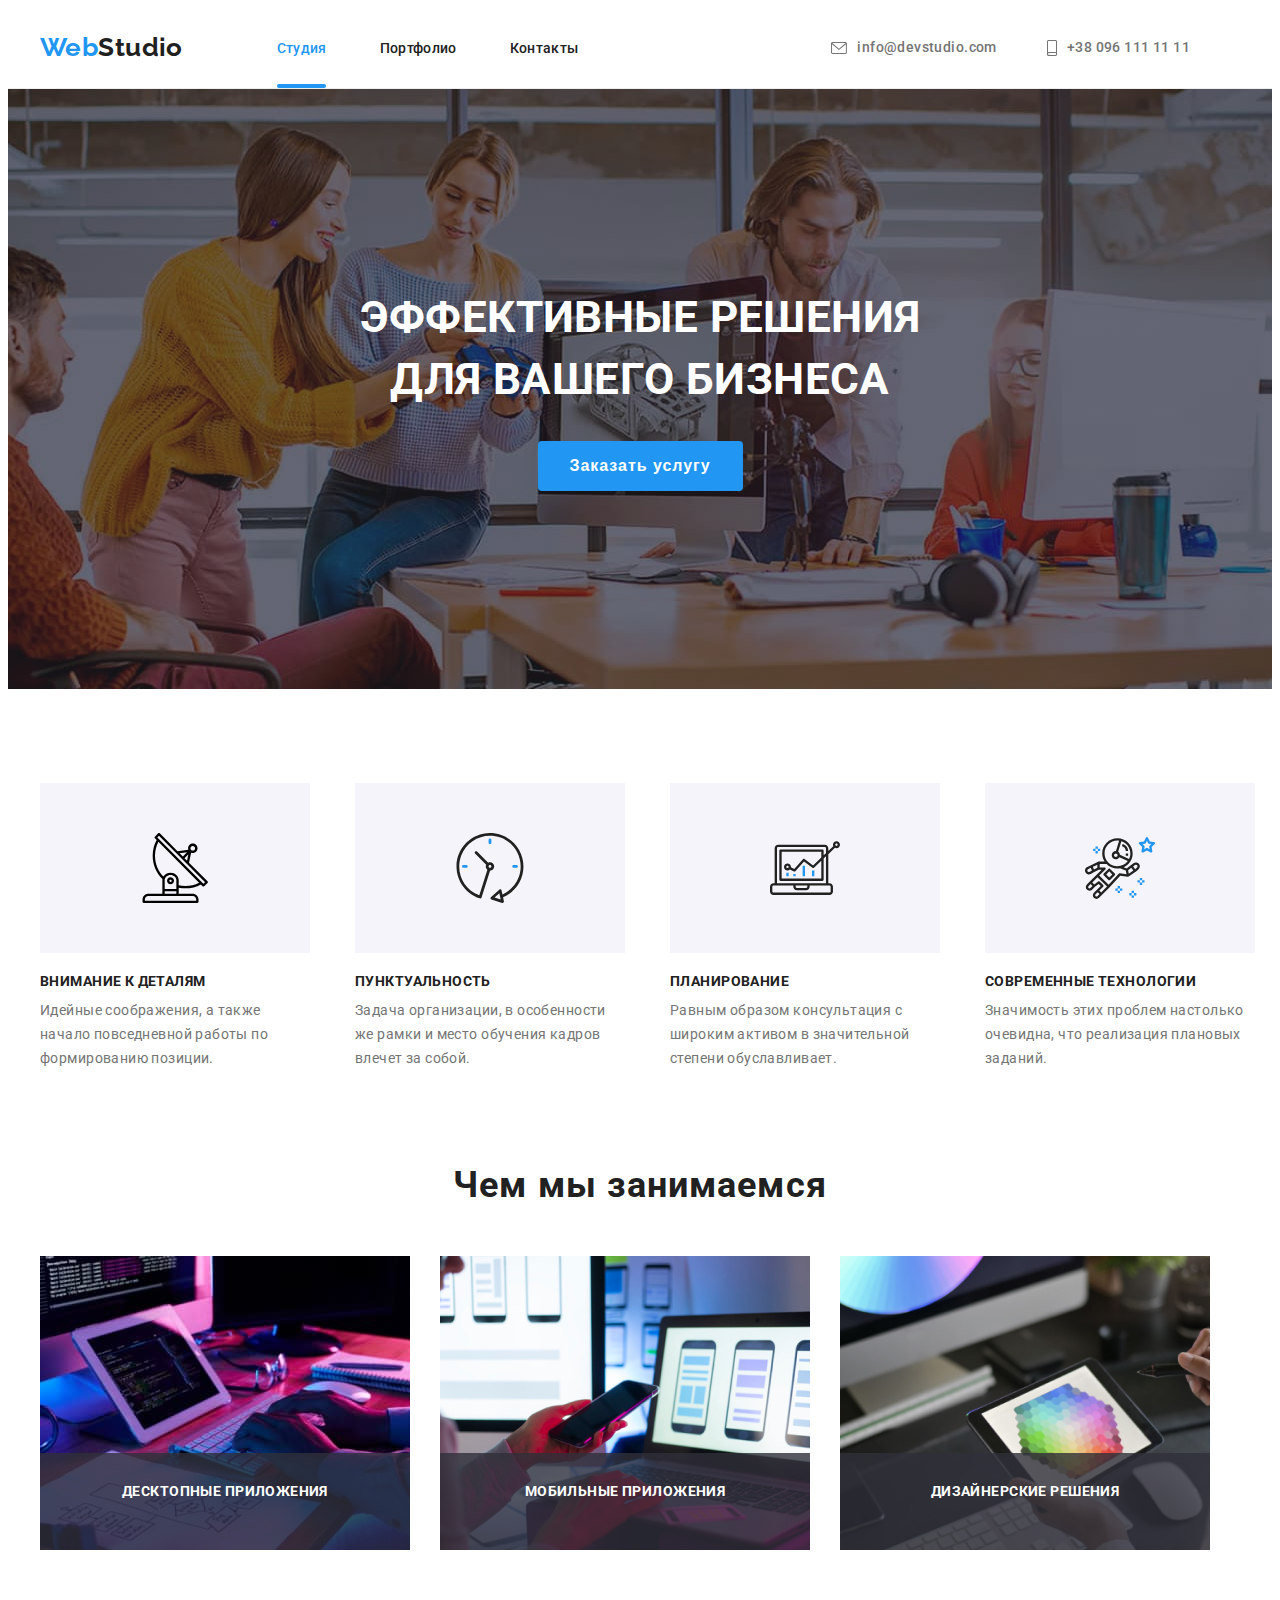
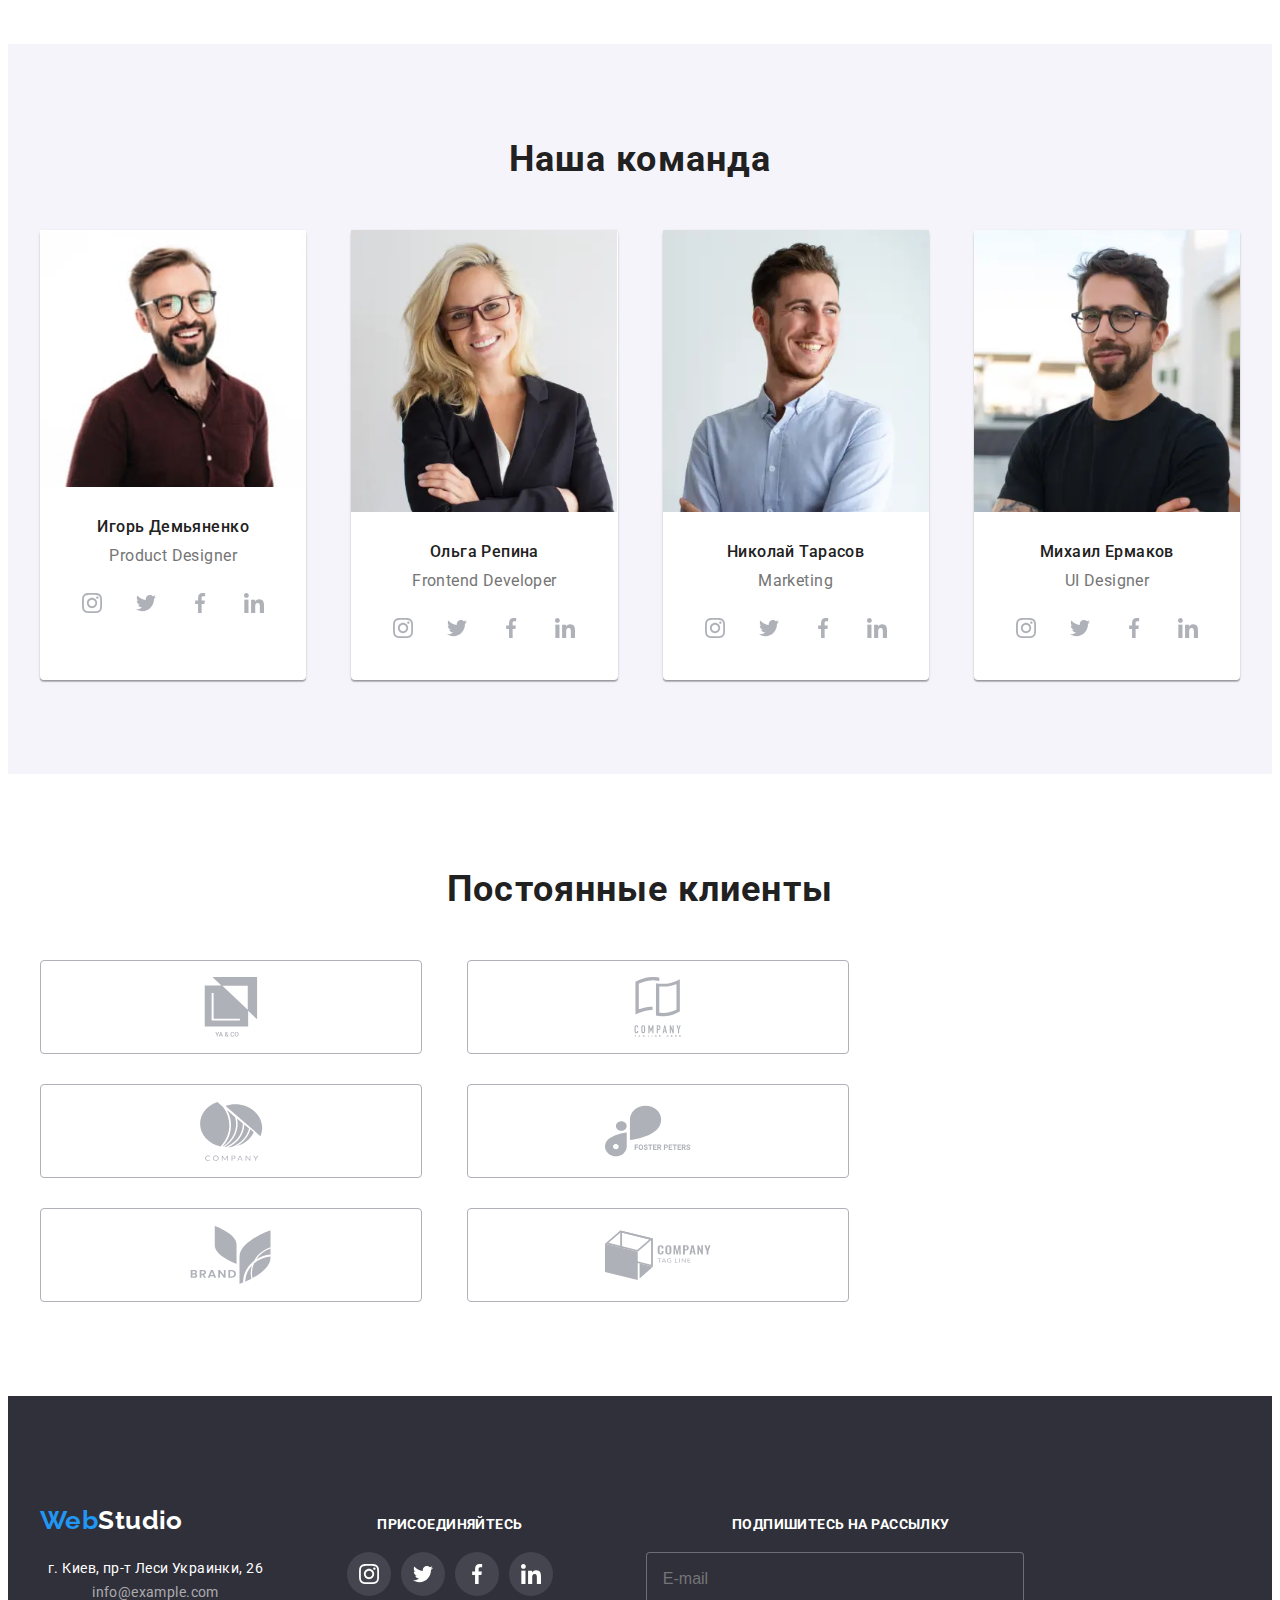
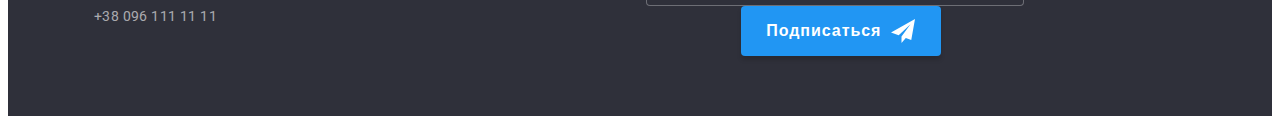
==== commit acb3bea8: "add" ====
--- a/index.html
+++ b/index.html
@@ -176,6 +176,12 @@
             <ul class="list people-container">
                 <li class="people-card">
                   <picture>
+                    
+                    <source srcset="./images/photo-desctop/people-desctop1.jpg 1x,
+                                    ./images/photo-desctop/people-desctop1@2x.jpg 2x" 
+                                    media="(min-width:1200px)" />
+
+
                     <source srcset="./images/photo-tablet/person1-tablet.webp 1x,
                                     ./images/photo-tablet/person1-tablet@2x.webp 2x"
                                     media="(min-width:768px)"
--- a/css/main.min.css
+++ b/css/main.min.css
@@ -1,2 +1,2 @@
-:root{--primary-font-famili: 'Roboto', sans-serif;--secondary-font-famili: 'Raleway', sans-serif;--primary-text-color: #757575;--secondary-text-color: #212121;--footer-text-color: rgba(255, 255, 255, 0.6);--main-color: #ffffff;--accent-color: #2196f3}.visually-hidden{position:absolute;width:1px;height:1px;margin:-1px;border:0;padding:0;white-space:nowrap;clip-path:inset(100%);clip:rect(0 0 0 0);overflow:hidden}body{font-family:var(--primary-font-famili);font-size:14px;font-style:normal;color:var(--secondary-text-color);line-height:1.71;letter-spacing:0.03em}a{text-decoration:none;color:var(--secondary-text-color)}h1,h2,h3,p{margin-top:0;margin-bottom:0}img{display:block;max-width:100%;height:auto}ul{margin-top:0;margin-bottom:0;padding-left:0;list-style:none}.container{padding-left:15px;padding-right:15px;margin-left:auto;margin-right:auto}@media screen and (min-width: 480px){.container{width:480px}}@media screen and (min-width: 768px){.container{width:768px}}@media screen and (min-width: 1200px){.container{width:1200px}}.top-bottom{padding-top:60px;padding-bottom:60px}@media screen and (min-width: 1200px){.top-bottom{padding-top:94px;padding-bottom:94px}}.header{border-bottom:1px solid;border-color:#eeeeee;height:60px}@media screen and (min-width: 768px){.header{height:80px}}.header__box{display:flex;align-items:center;justify-content:space-between}@media screen and (max-width: 767px){.header__box{padding-top:16px}}@media screen and (min-width: 768px){.header__box{padding-top:21px}}@media screen and (max-width: 767px){.header__list{display:none}}@media screen and (min-width: 1200px){.header__list{display:flex;margin-left:auto}}.header__contact{color:var(--primary-text-color);font-weight:500;font-size:14px;transition:color 250ms cubic-bezier(0.4, 0, 0.2, 1)}.header__contact:focus,.header__contact:hover{color:var(--accent-color)}@media screen and (min-width: 1200px){.header__contact{display:flex;align-items:center;margin-right:50px}}.header__icon{margin-right:10px;fill:#757575;transition:fill 250ms cubic-bezier(0.4, 0, 0.2, 1)}.header__contact:focus .header__icon,.header__contact:hover .header__icon{fill:var(--accent-color)}.hero{display:flex;align-items:center;justify-content:center;margin:0 auto;height:400px;background:var(--secondary-text-color);background-image:linear-gradient(rgba(47,48,58,0.4), rgba(47,48,58,0.4)),url(../images/img-hero/img-hero@x1.jpg);background-size:cover;background-position:center}@media (min-device-pixel-ratio: 2), (min-resolution: 192dpi), (min-resolution: 2dppx){.hero{background-image:linear-gradient(rgba(47,48,58,0.4), rgba(47,48,58,0.4)),url(../images/img-hero/img-hero@x2.jpg)}}@media (min-device-pixel-ratio: 3), (min-resolution: 288dpi), (min-resolution: 3dppx){.hero{background-image:linear-gradient(rgba(47,48,58,0.4), rgba(47,48,58,0.4)),url(../images/img-hero/img-hero@x3.jpg)}}@media screen and (min-width: 1200px){.hero{max-width:1600px;height:600px}}@media screen and (min-width: 768px){.hero{background-image:linear-gradient(rgba(47,48,58,0.4), rgba(47,48,58,0.4)),url(../images/img-hero/hero-desktop-768.jpg)}}@media screen and (min-width: 768px) and (min-device-pixel-ratio: 2), screen and (min-width: 768px) and (min-resolution: 192dpi), screen and (min-width: 768px) and (min-resolution: 2dppx){.hero{background-image:linear-gradient(rgba(47,48,58,0.4), rgba(47,48,58,0.4)),url(/images/img-hero/hero-desktop-768@2x.jpg)}}.hero__text{text-transform:uppercase;max-width:650px;margin:0 auto;text-align:center;color:var(--main-color)}@media screen and (min-width: 480px){.hero__text{width:360px;font-size:26px;line-height:42px}}@media screen and (min-width: 1200px){.hero__text{width:1200px;font-size:44px;line-height:1.4}}.hero__button{display:flex;justify-content:center;margin-top:30px;margin-left:auto;margin-right:auto;padding:10px 32px;border-radius:4px;border:none;cursor:pointer;letter-spacing:0.06em;line-height:30px;font-weight:bold;font-size:16px;color:var(--main-color);background:var(--accent-color);transition:color 250ms cubic-bezier(0.4, 0, 0.2, 1),background 250ms cubic-bezier(0.4, 0, 0.2, 1)}.hero__button:focus,.hero__button:hover{background:#188ce8}.footer .container{text-align:center}@media screen and (min-width: 1200px){.footer .container{display:flex;align-items:baseline}}.footer{padding-top:60px;padding-bottom:60px;background-color:#2f303a}.footer .studio{font-family:var(--secondary-font-famili);font-weight:bold;font-size:26px;line-height:1.2;color:var(--main-color)}.address{margin-top:20px}@media screen and (min-width: 1200px){.address{width:231px;height:81px}}.adres{font-weight:400;font-style:normal;font-size:14px;line-height:1.7;color:var(--main-color)}.footer-mail .adres{margin-bottom:9px}.adres-text{font-style:normal;font-weight:400;font-size:14px;line-height:1.7;color:var(--footer-text-color)}@media screen and (min-width: 1200px){.footer-addres{margin-right:70px}}@media screen and (max-width: 767px){.footer-icon{padding-top:60px}}@media screen and (min-width: 1200px){.footer-icon{margin-right:93px}}.footer-form{display:flex;flex-direction:column;align-items:center;margin-top:20px}@media screen and (min-width: 1200px){.footer-form{display:flex;align-items:center}}.footer-input{width:100%;height:50px;font-size:16px;margin-right:12px;background:#2F303A;color:var(--main-color);border-radius:4px;padding-left:16px;border:1px solid rgba(255,255,255,0.3);transition:box-shadow 250ms cubic-bezier(0.4, 0, 0.2, 1)}.footer-input:focus,.footer-input:hover{box-shadow:0px 4px 4px rgba(0,0,0,0.15)}@media screen and (min-width: 1200px){.footer-input{width:358px}}.footer-submit{display:flex;justify-content:center;align-items:center;width:200px;height:50px;font-weight:700;font-size:16px;line-height:30px;letter-spacing:0.06em;cursor:pointer;background:var(--accent-color);box-shadow:0px 4px 4px rgba(0,0,0,0.15);border-radius:4px;color:#FFFFFF;border:none}@media screen and (max-width: 1199px){.footer-submit{margin-top:20px}}.icon-telegram{margin-left:10px}.footer-list{display:flex;justify-content:center;margin-top:20px}.people-info-footer{display:flex;align-items:center;justify-content:center;width:44px;height:44px;border-radius:50%;background-color:rgba(255,255,255,0.1);transition:background-color 250ms cubic-bezier(0.4, 0, 0.2, 1)}.people-info-footer:focus,.people-info-footer:hover{background-color:var(--accent-color)}.links-footer{fill:#fff}.footer-info{font-weight:bold;font-size:14px;line-height:16px;text-transform:uppercase;color:#ffffff}@media screen and (min-width: 768px){.footer-box{display:flex;flex-wrap:wrap;justify-content:space-around;align-items:baseline}.footer-icon{margin-top:60px}.footer-input{max-width:450px}}.backdrop{position:fixed;top:0;left:0;width:100vw;height:100vh;background-color:rgba(0,0,0,0.2)}.backdrop.is-hidden{opacity:0;visibility:hidden;pointer-events:none}.modal{position:absolute;width:100vw;top:50%;left:50%;transform:translate(-50%, -50%);background-color:#FFFFFF;border-radius:4px;padding:40px;box-shadow:0px 1px 3px rgba(0,0,0,0.12),0px 1px 1px rgba(0,0,0,0.14),0px 2px 1px rgba(0,0,0,0.2);transition:background-color 250ms cubic-bezier(0.4, 0, 0.2, 1)}@media screen and (min-width: 480px){.modal{width:450px}}.modal-close-btn{position:absolute;top:8px;right:8px;padding:6px;display:flex;justify-content:center;align-items:center;cursor:pointer;width:30px;height:30px;border-radius:50%;border:1px solid rgba(0,0,0,0.1);background-color:transparent}.modal-close-btn:focus,.modal-close-btn:hover{fill:var(--accent-color)}.modal-title{font-weight:700;margin-bottom:12px;font-size:20px;text-align:center;letter-spacing:0.03em}.form-modal{display:flex;flex-direction:column}.label-modal{position:relative;margin-bottom:10px;font-weight:400;font-size:12px;line-height:14px;letter-spacing:0.01em;color:var(--primary-text-color)}.input-modal{width:100%;height:40px;border:1px solid rgba(33,33,33,0.2);box-sizing:border-box;border-radius:4px;margin-top:4px;padding-left:42px;outline:transparent;transition:border 250ms cubic-bezier(0.4, 0, 0.2, 1)}.input-modal:focus,.input-modal:hover{border:1px solid #2196F3;cursor:pointer}.input-modal:not(:placeholder-shown){border:1px solid #2196F3}.input-icon{display:block;transition:fill 250ms cubic-bezier(0.4, 0, 0.2, 1)}.input-icon:focus,.input-icon:hover{fill:var(--accent-color)}.svg-modal{position:absolute;top:50%;left:12px}.input-modal:not(:placeholder-shown)+.svg-modal{fill:var(--accent-color)}.textarea-modal{display:block;width:100%;height:120px;border:1px solid rgba(33,33,33,0.2);border-radius:4px;margin-top:4px;padding:12px 16px;outline:transparent;resize:none;transition:border 250ms cubic-bezier(0.4, 0, 0.2, 1)}.textarea-modal:focus,.textarea-modal:hover{border:1px solid #2196F3;cursor:pointer}.textarea-modal::placeholder{font-size:12px;line-height:1.17;letter-spacing:0.01em;color:rgba(117,117,117,0.5)}.textarea-modal:not(:placeholder-shown){border:1px solid #2196F3}.coment{margin-bottom:20px}.checkbox-modal{margin-bottom:30px;letter-spacing:0.03em;color:var(--primary-text-color);font-size:12px}.contract-chek{display:inline-block}.contract-chek::before{display:inline-block;content:"";width:16px;height:15px;border:2px solid var(--secondary-text-color);border-radius:2px;margin-right:7px;cursor:pointer;transition:border-color 250ms cubic-bezier(0.4, 0, 0.2, 1),background-color 250ms cubic-bezier(0.4, 0, 0.2, 1)}@media screen and (min-width: 480px){.contract-chek{display:flex;align-items:center;justify-content:center}}.icon-chekbox:checked+.contract-chek::before{background-color:var(--accent-color);border-color:var(--accent-color);background-image:url(../images/Vector.svg);background-position:center;background-size:contain}.chekbox-text{color:var(--accent-color);text-decoration-line:underline}@media screen and (max-width: 767px){.chekbox-text{font-size:12px}}.button-modal{min-width:200px;padding-top:10px;padding-bottom:10px;align-self:center;font-weight:700;font-size:16px;line-height:30px;letter-spacing:0.06em;cursor:pointer;background:var(--accent-color);box-shadow:0px 4px 4px rgba(0,0,0,0.15);border-radius:4px;color:#FFFFFF;border:none}@media screen and (min-width: 1200px){.section-portfolio{padding-top:94px}}.button-portfolio{font-family:inherit;padding:6px 22px;cursor:pointer;border:none;font-weight:500;font-size:16px;line-height:1.6;text-align:center;background:#f5f4fa;color:var(--secondary-text-color);border-radius:4px;transition:color 250ms cubic-bezier(0.4, 0, 0.2, 1),background 250ms cubic-bezier(0.4, 0, 0.2, 1),box-shadow 250ms cubic-bezier(0.4, 0, 0.2, 1)}.button-portfolio:focus,.button-portfolio:hover{color:var(--main-color);background:var(--accent-color);box-shadow:0px 2px rgba(0,0,0,0.12),0px 3px rgba(0,0,0,0.1),0px 1px rgba(0,0,0,0.08)}.title-portfolio{font-weight:700;font-size:18px;line-height:2;color:var(--secondary-text-color)}.paragraf-portfolio{font-size:16px;line-height:1.8;color:var(--primary-text-color);margin-top:4px}@media screen and (min-width: 1200px){.section-portfolio .list-menu{display:flex;justify-content:center;margin-bottom:50px}}.list-portfolio{margin-bottom:15px}.list-portfolio:not(:last-child){margin-right:8px}@media screen and (min-width: 1200px){.img-portfolio{padding-bottom:94px}}@media screen and (min-width: 1200px){.img-portfolio .list{display:flex;flex-wrap:wrap;margin-left:-30px;margin-top:-30px}}.img-list{cursor:pointer;transition:box-shadow 250ms cubic-bezier(0.4, 0, 0.2, 1)}.img-list:focus,.img-list:hover{box-shadow:0px 1px 1px rgba(0,0,0,0.12),0px 4px 4px rgba(0,0,0,0.06),1px 4px 6px rgba(0,0,0,0.16)}@media screen and (max-width: 767px){.img-list:not(:last-child){margin-bottom:30px}}@media screen and (min-width: 1200px){.img-list{margin-left:30px;margin-top:30px}}.content-portfolio{padding:24px 20px;border:1px solid;border-color:#eeeeee;border-top:none}.list-menu{display:flex;flex-wrap:wrap;margin-bottom:25px}@media screen and (min-width: 768px){.list-menu{justify-content:center}}.mobile-menu{position:absolute;top:0;left:0;width:100%;height:100vh;overflow:auto;background:#FFFFFF;box-shadow:0px 4px 8px rgba(0,0,0,0.04),0px 2px 4px rgba(0,0,0,0.08),0px 1px 3px rgba(0,0,0,0.16);z-index:999;opacity:0;visibility:hidden;pointer-events:none;transition:opacity 250ms cubic-bezier(0.4, 0, 0.2, 1),visibility 250ms cubic-bezier(0.4, 0, 0.2, 1)}.mobile-menu.is-open{opacity:1;visibility:visible;pointer-events:auto}.mobile-menu-btn__icon{fill:#000000}.mobile-menu-btn__icon:focus,.mobile-menu-btn__icon:hover{fill:var(--accent-color)}.mobile-menu-btn{background-color:transparent;border:none;padding:0;line-height:0}.mobile-menu__close-btn{position:absolute;top:17px;right:15px;background-color:transparent;border:none;padding:0;line-height:0}.mobile-menu__close-btn:focus,.mobile-menu__close-btn:hover{fill:var(--accent-color)}.mobile-menu__container{position:relative;padding:48px 40px}.mobile-menu__list:not(:last-child){margin-bottom:32px}.mobile-menu__nav{font-weight:500;font-size:40px;line-height:47px;letter-spacing:0.02em;color:#212121}.mobile-menu__nav:hover{color:var(--accent-color)}.mobile-menu__item{margin-top:302px}.mobile-menu__number{font-weight:500;font-size:34px;line-height:40px;letter-spacing:0.02em;color:#2196F3}.mobile-menu__mail{font-weight:500;font-size:24px;line-height:28px;letter-spacing:0.02em;color:#757575}.mobile-item{display:flex;flex-wrap:wrap;margin-top:64px}.mobile-links{font-weight:500;font-size:18px;line-height:22px;letter-spacing:0.02em;color:#2196F3}.mobile-list:not(:last-child){padding-right:10px;margin-right:10px;border-right:1px solid rgba(33,33,33,0.2)}@media screen and (min-width: 768px){.mobile-menu-btn{display:none}}.studio{font-family:var(--secondary-font-famili);font-weight:bold;font-size:26px;line-height:1.2}@media screen and (min-width: 1200px){.studio{padding-top:24px;padding-bottom:25px;margin-right:94px}}.web{color:var(--accent-color);font-weight:bold;font-size:26px;line-height:1.2}.title-section{margin-bottom:30px;font-size:28px;text-align:center;color:var(--secondary-text-color);letter-spacing:0.03em}@media screen and (min-width: 1200px){.title-section{margin-bottom:50px;font-size:36px;line-height:42px}}.title-info{margin-bottom:10px;font-weight:bold;font-size:14px;line-height:16px;text-transform:uppercase;color:var(--secondary-text-color)}@media screen and (max-width: 767px){.title-info{text-align:center}}.nanavigation{font-weight:500;font-size:14px;line-height:16px}@media screen and (max-width: 767px){.nanavigation{display:none}}.nanavigation__list{position:relative;display:inline-block;cursor:pointer}.nanavigation__list:not(:last-child){margin-right:50px}.nanavigation__info{position:relative;letter-spacing:0.02em;transition:color 250ms cubic-bezier(0.4, 0, 0.2, 1)}.nanavigation__info:focus,.nanavigation__info:hover{color:var(--accent-color)}.nanavigation__line{color:var(--accent-color);transition:color 250ms cubic-bezier(0.4, 0, 0.2, 1)}.nanavigation__line::after{content:"";position:absolute;left:0;bottom:-28px;width:100%;height:4px;background:#2196f3;border-radius:2px;transition:background 250ms cubic-bezier(0.4, 0, 0.2, 1)}@media screen and (min-width: 1200px){.nanavigation__line::after{bottom:-32px}}.paragraf-info{font-weight:400;font-size:14px;line-height:1.7;color:var(--primary-text-color)}@media screen and (min-width: 1200px){.paragraf-info{width:270px}}@media screen and (max-width: 1199px){.work{display:none}}@media screen and (min-width: 1200px){.work{padding-bottom:94px}}@media screen and (min-width: 1200px){.work .list{display:flex;margin-top:50px}}.img-box{position:relative}.img-box:not(:last-child){margin-right:30px}.text-img-box{position:absolute;bottom:0;left:0;width:370px;height:70px;padding-top:27px;font-weight:700;text-align:center;letter-spacing:0.03em;text-transform:uppercase;color:var(--main-color);background:rgba(47,48,58,0.8)}.people{background:#f5f4fa}.people .name{text-align:center;font-weight:500;font-size:16px;line-height:1.2}@media screen and (min-width: 1200px){.people .list{display:flex}}.people-name{padding-top:30px;padding-bottom:30px}.people-card{background:#fff;border-radius:4px;box-shadow:0px 1px 3px rgba(0,0,0,0.12),0px 1px 1px rgba(0,0,0,0.14),0px 2px 1px rgba(0,0,0,0.2)}@media screen and (max-width: 767px){.people-card:not(:last-child){margin-bottom:30px}}@media screen and (min-width: 768px){.people-card{flex-basis:calc(100% / 2 - 30px);margin:15px}}@media screen and (min-width: 1200px){.people-card:not(:last-child){margin-right:30px}}.links-people{display:flex;justify-content:center;margin-top:16px}@media screen and (min-width: 1200px){.links-people{display:flex;justify-content:center;margin-top:16px}}.people-info{display:flex;align-items:center;justify-content:center;width:44px;height:44px;background-color:#fff;border-radius:50%;transition:background-color 250ms cubic-bezier(0.4, 0, 0.2, 1)}.people-info:focus,.people-info:hover{background-color:var(--accent-color)}.links{fill:#afb1b8;transition:fill 250ms cubic-bezier(0.4, 0, 0.2, 1)}.people-info:hover .links,.people-info:focus .links{fill:var(--main-color)}.people-list-item:not(:last-child){margin-right:10px}.prof{text-align:center;margin-top:10px;font-size:16px;line-height:1.2;color:var(--primary-text-color)}@media screen and (min-width: 768px){.people-container{display:flex;flex-wrap:wrap;margin:-15px}}.group{display:flex;justify-content:center;align-items:center;padding-top:25px;padding-bottom:25px;height:120px;margin-bottom:30px;background:#f5f4fa}@media screen and (min-width: 768px){.group{width:354px}}@media screen and (min-width: 1200px){.group{margin-bottom:20px}}@media screen and (min-width: 1200px){.info .list{display:flex}}@media screen and (max-width: 767px){.list-info:not(:last-child){margin-bottom:30px}}@media screen and (min-width: 768px){.list-info{flex-basis:calc(100% / 2 - 30px);margin:15px}}@media screen and (min-width: 1200px){.list-info:not(:last-child){margin-right:30px}}@media screen and (min-width: 768px){.group-list{display:flex;flex-wrap:wrap;margin:-15px}}@media screen and (min-width: 768px){.list-info{width:354px}}.group-client{display:flex;flex-wrap:wrap;background:#fff;margin:-15px}@media screen and (min-width: 1200px){.group-client{display:flex}}.client{display:flex;justify-content:center;align-items:center;width:210px;height:92px;border:1px solid;border-color:#afb1b8;border-radius:4px;flex-basis:calc(100% / 2 - 30px);margin:15px;transition:border-color 250ms cubic-bezier(0.4, 0, 0.2, 1)}.client:focus,.client:hover{border-color:var(--accent-color)}@media screen and (min-width: 768px){.client{flex-basis:calc(100% / 3 - 30px)}}@media screen and (min-width: 1200px){.client:not(:last-child){margin-right:30px}}.clients-icon{fill:#afb1b8;transition:fill 250ms cubic-bezier(0.4, 0, 0.2, 1)}.group-info:focus .clients-icon,.group-info:hover .clients-icon{fill:var(--accent-color)}.group-info{width:170px;height:92px;display:flex;justify-content:center;align-items:center}.img-overlay{position:relative;overflow:hidden}.overlay{position:absolute;top:0;left:0;width:100%;height:100%;padding:63px 24px;font-style:normal;font-weight:400;font-size:18px;line-height:28px;color:var(--main-color);background:rgba(33,150,243,0.9);transform:translateY(100%);transition:transform 250ms cubic-bezier(0.4, 0, 0.2, 1)}.img-overlay-list:focus .overlay,.img-overlay-list:hover .overlay,.img-overlay:focus .overlay,.img-overlay:hover .overlay{transform:translateY(0)}
+:root{--primary-font-famili: 'Roboto', sans-serif;--secondary-font-famili: 'Raleway', sans-serif;--primary-text-color: #757575;--secondary-text-color: #212121;--footer-text-color: rgba(255, 255, 255, 0.6);--main-color: #ffffff;--accent-color: #2196f3}.visually-hidden{position:absolute;width:1px;height:1px;margin:-1px;border:0;padding:0;white-space:nowrap;clip-path:inset(100%);clip:rect(0 0 0 0);overflow:hidden}body{font-family:var(--primary-font-famili);font-size:14px;font-style:normal;color:var(--secondary-text-color);line-height:1.71;letter-spacing:0.03em}a{text-decoration:none;color:var(--secondary-text-color)}h1,h2,h3,p{margin-top:0;margin-bottom:0}img{display:block;max-width:100%;height:auto}ul{margin-top:0;margin-bottom:0;padding-left:0;list-style:none}.container{padding-left:15px;padding-right:15px;margin-left:auto;margin-right:auto}@media screen and (min-width: 480px){.container{width:480px}}@media screen and (min-width: 768px){.container{width:768px}}@media screen and (min-width: 1200px){.container{width:1200px}}.top-bottom{padding-top:60px;padding-bottom:60px}@media screen and (min-width: 1200px){.top-bottom{padding-top:94px;padding-bottom:94px}}.header{border-bottom:1px solid;border-color:#eeeeee;height:60px}@media screen and (min-width: 768px){.header{height:80px}}.header__box{display:flex;align-items:center;justify-content:space-between}@media screen and (max-width: 767px){.header__box{padding-top:16px}}@media screen and (min-width: 768px){.header__box{padding-top:21px}}@media screen and (min-width: 1200px){.header__box{padding-top:0}}@media screen and (max-width: 767px){.header__list{display:none}}@media screen and (min-width: 1200px){.header__list{display:flex;margin-left:auto}}.header__contact{color:var(--primary-text-color);font-weight:500;font-size:14px;transition:color 250ms cubic-bezier(0.4, 0, 0.2, 1)}.header__contact:focus,.header__contact:hover{color:var(--accent-color)}@media screen and (min-width: 1200px){.header__contact{display:flex;align-items:center;margin-right:50px}}.header__icon{margin-right:10px;fill:#757575;transition:fill 250ms cubic-bezier(0.4, 0, 0.2, 1)}.header__contact:focus .header__icon,.header__contact:hover .header__icon{fill:var(--accent-color)}.hero{display:flex;align-items:center;justify-content:center;max-width:480px;height:400px;margin:0 auto;background:var(--secondary-text-color);background-repeat:no-repeat;background-position:center;background-size:cover}@media screen and (max-width: 767px){.hero{background-image:linear-gradient(rgba(47,48,58,0.4), rgba(47,48,58,0.4)),url(../images/img-hero/hero-mobile.jpg)}}@media screen and (max-width: 767px) and (min-device-pixel-ratio: 2), screen and (max-width: 767px) and (min-resolution: 192dpi), screen and (max-width: 767px) and (min-resolution: 2dppx){.hero{background-image:linear-gradient(rgba(47,48,58,0.4), rgba(47,48,58,0.4)),url(../images/img-hero/hero-mobile@2x.jpg)}}@media screen and (max-width: 767px) and (min-device-pixel-ratio: 3), screen and (max-width: 767px) and (min-resolution: 288dpi), screen and (max-width: 767px) and (min-resolution: 3dppx){.hero{background-image:linear-gradient(rgba(47,48,58,0.4), rgba(47,48,58,0.4)),url(../images/img-hero/hero-mobile@3x.jpg)}}@media screen and (min-width: 768px){.hero{max-width:768px;background-image:linear-gradient(rgba(47,48,58,0.4), rgba(47,48,58,0.4)),url(../images/img-hero/hero-tablet.jpg)}}@media screen and (min-width: 768px) and (min-device-pixel-ratio: 2), screen and (min-width: 768px) and (min-resolution: 192dpi), screen and (min-width: 768px) and (min-resolution: 2dppx){.hero{background-image:linear-gradient(rgba(47,48,58,0.4), rgba(47,48,58,0.4)),url(../images/img-hero/hero-tablet@2x.jpg)}}@media screen and (min-width: 1200px){.hero{max-width:1600px;height:600px;background-image:linear-gradient(rgba(47,48,58,0.4), rgba(47,48,58,0.4)),url(../images/img-hero/hero-desctop.jpg)}}@media screen and (min-width: 1200px) and (min-device-pixel-ratio: 2), screen and (min-width: 1200px) and (min-resolution: 192dpi), screen and (min-width: 1200px) and (min-resolution: 2dppx){.hero{background-image:linear-gradient(rgba(47,48,58,0.4), rgba(47,48,58,0.4)),url(../images/img-hero/hero-desctop@2x.jpg)}}.hero__text{text-transform:uppercase;max-width:650px;margin:0 auto;text-align:center;color:var(--main-color)}@media screen and (min-width: 480px){.hero__text{width:360px;font-size:26px;line-height:42px}}@media screen and (min-width: 1200px){.hero__text{width:1200px;font-size:44px;line-height:1.4}}.hero__button{display:flex;justify-content:center;margin-top:30px;margin-left:auto;margin-right:auto;padding:10px 32px;border-radius:4px;border:none;cursor:pointer;letter-spacing:0.06em;line-height:30px;font-weight:bold;font-size:16px;color:var(--main-color);background:var(--accent-color);transition:color 250ms cubic-bezier(0.4, 0, 0.2, 1),background 250ms cubic-bezier(0.4, 0, 0.2, 1)}.hero__button:focus,.hero__button:hover{background:#188ce8}.footer .container{text-align:center}@media screen and (min-width: 1200px){.footer .container{display:flex;align-items:baseline}}.footer{padding-top:60px;padding-bottom:60px;background-color:#2f303a}.footer .studio{font-family:var(--secondary-font-famili);font-weight:bold;font-size:26px;line-height:1.2;color:var(--main-color)}.address{margin-top:20px}@media screen and (min-width: 1200px){.address{width:231px;height:81px}}.adres{font-weight:400;font-style:normal;font-size:14px;line-height:1.7;color:var(--main-color)}.footer-mail .adres{margin-bottom:9px}.adres-text{font-style:normal;font-weight:400;font-size:14px;line-height:1.7;color:var(--footer-text-color)}@media screen and (min-width: 1200px){.footer-addres{margin-right:70px}}@media screen and (max-width: 767px){.footer-icon{padding-top:60px}}@media screen and (min-width: 1200px){.footer-icon{margin-right:93px}}.footer-form{display:flex;flex-direction:column;align-items:center;margin-top:20px}@media screen and (min-width: 1200px){.footer-form{display:flex;align-items:center}}.footer-input{width:100%;height:50px;font-size:16px;margin-right:12px;background:#2F303A;color:var(--main-color);border-radius:4px;padding-left:16px;border:1px solid rgba(255,255,255,0.3);transition:box-shadow 250ms cubic-bezier(0.4, 0, 0.2, 1)}.footer-input:focus,.footer-input:hover{box-shadow:0px 4px 4px rgba(0,0,0,0.15)}@media screen and (min-width: 1200px){.footer-input{width:358px}}.footer-submit{display:flex;justify-content:center;align-items:center;width:200px;height:50px;font-weight:700;font-size:16px;line-height:30px;letter-spacing:0.06em;cursor:pointer;background:var(--accent-color);box-shadow:0px 4px 4px rgba(0,0,0,0.15);border-radius:4px;color:#FFFFFF;border:none}@media screen and (max-width: 1199px){.footer-submit{margin-top:20px}}.icon-telegram{margin-left:10px}.footer-list{display:flex;justify-content:center;margin-top:20px}.people-info-footer{display:flex;align-items:center;justify-content:center;width:44px;height:44px;border-radius:50%;background-color:rgba(255,255,255,0.1);transition:background-color 250ms cubic-bezier(0.4, 0, 0.2, 1)}.people-info-footer:focus,.people-info-footer:hover{background-color:var(--accent-color)}.links-footer{fill:#fff}.footer-info{font-weight:bold;font-size:14px;line-height:16px;text-transform:uppercase;color:#ffffff}@media screen and (min-width: 768px){.footer-box{display:flex;flex-wrap:wrap;justify-content:space-around;align-items:baseline}.footer-icon{margin-top:60px}.footer-input{max-width:450px}}.backdrop{position:fixed;top:0;left:0;width:100vw;height:100vh;background-color:rgba(0,0,0,0.2)}.backdrop.is-hidden{opacity:0;visibility:hidden;pointer-events:none}.modal{position:absolute;width:100vw;top:50%;left:50%;transform:translate(-50%, -50%);background-color:#FFFFFF;border-radius:4px;padding:40px;box-shadow:0px 1px 3px rgba(0,0,0,0.12),0px 1px 1px rgba(0,0,0,0.14),0px 2px 1px rgba(0,0,0,0.2);transition:background-color 250ms cubic-bezier(0.4, 0, 0.2, 1)}@media screen and (min-width: 480px){.modal{width:450px}}.modal-close-btn{position:absolute;top:8px;right:8px;padding:6px;display:flex;justify-content:center;align-items:center;cursor:pointer;width:30px;height:30px;border-radius:50%;border:1px solid rgba(0,0,0,0.1);background-color:transparent}.modal-close-btn:focus,.modal-close-btn:hover{fill:var(--accent-color)}.modal-title{font-weight:700;margin-bottom:12px;font-size:20px;text-align:center;letter-spacing:0.03em}.form-modal{display:flex;flex-direction:column}.label-modal{position:relative;margin-bottom:10px;font-weight:400;font-size:12px;line-height:14px;letter-spacing:0.01em;color:var(--primary-text-color)}.input-modal{width:100%;height:40px;border:1px solid rgba(33,33,33,0.2);box-sizing:border-box;border-radius:4px;margin-top:4px;padding-left:42px;outline:transparent;transition:border 250ms cubic-bezier(0.4, 0, 0.2, 1)}.input-modal:focus,.input-modal:hover{border:1px solid #2196F3;cursor:pointer}.input-modal:not(:placeholder-shown){border:1px solid #2196F3}.input-icon{display:block;transition:fill 250ms cubic-bezier(0.4, 0, 0.2, 1)}.input-icon:focus,.input-icon:hover{fill:var(--accent-color)}.svg-modal{position:absolute;top:50%;left:12px}.input-modal:not(:placeholder-shown)+.svg-modal{fill:var(--accent-color)}.textarea-modal{display:block;width:100%;height:120px;border:1px solid rgba(33,33,33,0.2);border-radius:4px;margin-top:4px;padding:12px 16px;outline:transparent;resize:none;transition:border 250ms cubic-bezier(0.4, 0, 0.2, 1)}.textarea-modal:focus,.textarea-modal:hover{border:1px solid #2196F3;cursor:pointer}.textarea-modal::placeholder{font-size:12px;line-height:1.17;letter-spacing:0.01em;color:rgba(117,117,117,0.5)}.textarea-modal:not(:placeholder-shown){border:1px solid #2196F3}.coment{margin-bottom:20px}.checkbox-modal{margin-bottom:30px;letter-spacing:0.03em;color:var(--primary-text-color);font-size:12px}.contract-chek{display:inline-block}.contract-chek::before{display:inline-block;content:"";width:16px;height:15px;border:2px solid var(--secondary-text-color);border-radius:2px;margin-right:7px;cursor:pointer;transition:border-color 250ms cubic-bezier(0.4, 0, 0.2, 1),background-color 250ms cubic-bezier(0.4, 0, 0.2, 1)}@media screen and (min-width: 480px){.contract-chek{display:flex;align-items:center;justify-content:center}}.icon-chekbox:checked+.contract-chek::before{background-color:var(--accent-color);border-color:var(--accent-color);background-image:url(../images/Vector.svg);background-position:center;background-size:contain}.chekbox-text{color:var(--accent-color);text-decoration-line:underline}@media screen and (max-width: 767px){.chekbox-text{font-size:12px}}.button-modal{min-width:200px;padding-top:10px;padding-bottom:10px;align-self:center;font-weight:700;font-size:16px;line-height:30px;letter-spacing:0.06em;cursor:pointer;background:var(--accent-color);box-shadow:0px 4px 4px rgba(0,0,0,0.15);border-radius:4px;color:#FFFFFF;border:none}@media screen and (min-width: 1200px){.section-portfolio{padding-top:94px}}.button-portfolio{font-family:inherit;padding:6px 22px;cursor:pointer;border:none;font-weight:500;font-size:16px;line-height:1.6;text-align:center;background:#f5f4fa;color:var(--secondary-text-color);border-radius:4px;transition:color 250ms cubic-bezier(0.4, 0, 0.2, 1),background 250ms cubic-bezier(0.4, 0, 0.2, 1),box-shadow 250ms cubic-bezier(0.4, 0, 0.2, 1)}.button-portfolio:focus,.button-portfolio:hover{color:var(--main-color);background:var(--accent-color);box-shadow:0px 2px rgba(0,0,0,0.12),0px 3px rgba(0,0,0,0.1),0px 1px rgba(0,0,0,0.08)}.title-portfolio{font-weight:700;font-size:18px;line-height:2;color:var(--secondary-text-color)}.paragraf-portfolio{font-size:16px;line-height:1.8;color:var(--primary-text-color);margin-top:4px}@media screen and (min-width: 1200px){.section-portfolio .list-menu{display:flex;justify-content:center;margin-bottom:50px}}.list-portfolio{margin-bottom:15px}.list-portfolio:not(:last-child){margin-right:8px}@media screen and (min-width: 1200px){.img-portfolio{padding-bottom:94px}}@media screen and (min-width: 1200px){.img-portfolio .list{display:flex;flex-wrap:wrap;margin-left:-30px;margin-top:-30px}}.img-list{cursor:pointer;transition:box-shadow 250ms cubic-bezier(0.4, 0, 0.2, 1)}.img-list:focus,.img-list:hover{box-shadow:0px 1px 1px rgba(0,0,0,0.12),0px 4px 4px rgba(0,0,0,0.06),1px 4px 6px rgba(0,0,0,0.16)}@media screen and (max-width: 767px){.img-list:not(:last-child){margin-bottom:30px}}@media screen and (min-width: 1200px){.img-list{margin-left:30px;margin-top:30px}}.content-portfolio{padding:24px 20px;border:1px solid;border-color:#eeeeee;border-top:none}.list-menu{display:flex;flex-wrap:wrap;margin-bottom:25px}@media screen and (min-width: 768px){.list-menu{justify-content:center}}@media screen and (min-width: 768px){.portfolio-list{display:flex;flex-wrap:wrap;margin:-15px}.img-list{flex-basis:calc(100% / 2 - 30px);margin:15px}}.mobile-menu{position:absolute;top:0;left:0;width:100%;height:100vh;overflow:auto;background:#FFFFFF;box-shadow:0px 4px 8px rgba(0,0,0,0.04),0px 2px 4px rgba(0,0,0,0.08),0px 1px 3px rgba(0,0,0,0.16);z-index:999;opacity:0;visibility:hidden;pointer-events:none;transition:opacity 250ms cubic-bezier(0.4, 0, 0.2, 1),visibility 250ms cubic-bezier(0.4, 0, 0.2, 1)}.mobile-menu.is-open{opacity:1;visibility:visible;pointer-events:auto}.mobile-menu-btn__icon{fill:#000000}.mobile-menu-btn__icon:focus,.mobile-menu-btn__icon:hover{fill:var(--accent-color)}.mobile-menu-btn{background-color:transparent;border:none;padding:0;line-height:0}.mobile-menu__close-btn{position:absolute;top:17px;right:15px;background-color:transparent;border:none;padding:0;line-height:0}.mobile-menu__close-btn:focus,.mobile-menu__close-btn:hover{fill:var(--accent-color)}.mobile-menu__container{position:relative;padding:48px 40px}.mobile-menu__list:not(:last-child){margin-bottom:32px}.mobile-menu__nav{font-weight:500;font-size:40px;line-height:47px;letter-spacing:0.02em;color:#212121}.mobile-menu__nav:hover{color:var(--accent-color)}.mobile-menu__item{margin-top:302px}.mobile-menu__number{font-weight:500;font-size:34px;line-height:40px;letter-spacing:0.02em;color:#2196F3}.mobile-menu__mail{font-weight:500;font-size:24px;line-height:28px;letter-spacing:0.02em;color:#757575}.mobile-item{display:flex;flex-wrap:wrap;margin-top:64px}.mobile-links{font-weight:500;font-size:18px;line-height:22px;letter-spacing:0.02em;color:#2196F3}.mobile-list:not(:last-child){padding-right:10px;margin-right:10px;border-right:1px solid rgba(33,33,33,0.2)}@media screen and (min-width: 768px){.mobile-menu-btn{display:none}}.studio{font-family:var(--secondary-font-famili);font-weight:bold;font-size:26px;line-height:1.2}@media screen and (min-width: 1200px){.studio{padding-top:24px;padding-bottom:25px;margin-right:94px}}.web{color:var(--accent-color);font-weight:bold;font-size:26px;line-height:1.2}.title-section{margin-bottom:30px;font-size:28px;text-align:center;color:var(--secondary-text-color);letter-spacing:0.03em}@media screen and (min-width: 1200px){.title-section{margin-bottom:50px;font-size:36px;line-height:42px}}.title-info{margin-bottom:10px;font-weight:bold;font-size:14px;line-height:16px;text-transform:uppercase;color:var(--secondary-text-color)}@media screen and (max-width: 767px){.title-info{text-align:center}}.nanavigation{font-weight:500;font-size:14px;line-height:16px}@media screen and (max-width: 767px){.nanavigation{display:none}}.nanavigation__list{position:relative;display:inline-block;cursor:pointer}.nanavigation__list:not(:last-child){margin-right:50px}.nanavigation__info{position:relative;letter-spacing:0.02em;transition:color 250ms cubic-bezier(0.4, 0, 0.2, 1)}.nanavigation__info:focus,.nanavigation__info:hover{color:var(--accent-color)}.nanavigation__line{color:var(--accent-color);transition:color 250ms cubic-bezier(0.4, 0, 0.2, 1)}.nanavigation__line::after{content:"";position:absolute;left:0;bottom:-28px;width:100%;height:4px;background:#2196f3;border-radius:2px;transition:background 250ms cubic-bezier(0.4, 0, 0.2, 1)}@media screen and (min-width: 1200px){.nanavigation__line::after{bottom:-32px}}.paragraf-info{font-weight:400;font-size:14px;line-height:1.7;color:var(--primary-text-color)}@media screen and (min-width: 1200px){.paragraf-info{width:270px}}@media screen and (max-width: 1199px){.work{display:none}}@media screen and (min-width: 1200px){.work{padding-bottom:94px}}@media screen and (min-width: 1200px){.work .list{display:flex;margin-top:50px}}.img-box{position:relative}.img-box:not(:last-child){margin-right:30px}.text-img-box{position:absolute;bottom:0;left:0;width:370px;height:70px;padding-top:27px;font-weight:700;text-align:center;letter-spacing:0.03em;text-transform:uppercase;color:var(--main-color);background:rgba(47,48,58,0.8)}.people{background:#f5f4fa}.people .name{text-align:center;font-weight:500;font-size:16px;line-height:1.2}@media screen and (min-width: 1200px){.people .list{display:flex}}.people-name{padding-top:30px;padding-bottom:30px}.people-card{background:#fff;border-radius:4px;box-shadow:0px 1px 3px rgba(0,0,0,0.12),0px 1px 1px rgba(0,0,0,0.14),0px 2px 1px rgba(0,0,0,0.2)}@media screen and (max-width: 767px){.people-card:not(:last-child){margin-bottom:30px}}@media screen and (min-width: 768px){.people-card{flex-basis:calc(100% / 2 - 30px);margin:15px}}@media screen and (min-width: 1200px){.people-card:not(:last-child){margin-right:30px}}.links-people{display:flex;justify-content:center;margin-top:16px}@media screen and (min-width: 1200px){.links-people{display:flex;justify-content:center;margin-top:16px}}.people-info{display:flex;align-items:center;justify-content:center;width:44px;height:44px;background-color:#fff;border-radius:50%;transition:background-color 250ms cubic-bezier(0.4, 0, 0.2, 1)}.people-info:focus,.people-info:hover{background-color:var(--accent-color)}.links{fill:#afb1b8;transition:fill 250ms cubic-bezier(0.4, 0, 0.2, 1)}.people-info:hover .links,.people-info:focus .links{fill:var(--main-color)}.people-list-item:not(:last-child){margin-right:10px}.prof{text-align:center;margin-top:10px;font-size:16px;line-height:1.2;color:var(--primary-text-color)}@media screen and (min-width: 768px){.people-container{display:flex;flex-wrap:wrap;margin:-15px}}@media screen and (min-width: 1200px){.people-container{flex-wrap:nowrap}}.group{display:flex;justify-content:center;align-items:center;padding-top:25px;padding-bottom:25px;height:120px;margin-bottom:30px;background:#f5f4fa}@media screen and (min-width: 768px){.group{width:354px}}@media screen and (min-width: 1200px){.group{width:270px;margin-bottom:20px}}@media screen and (min-width: 1200px){.info .list{display:flex}}@media screen and (max-width: 767px){.list-info:not(:last-child){margin-bottom:30px}}@media screen and (min-width: 768px){.list-info{flex-basis:calc(100% / 2 - 30px);margin:15px}}@media screen and (min-width: 1200px){.list-info:not(:last-child){margin-right:30px}}@media screen and (min-width: 768px){.group-list{display:flex;flex-wrap:wrap;margin:-15px}}@media screen and (min-width: 1200px){.group-list{flex-wrap:nowrap}}@media screen and (min-width: 768px){.list-info{width:354px}}.group-client{display:flex;flex-wrap:wrap;background:#fff;margin:-15px}@media screen and (min-width: 1200px){.group-client{display:flex}}.client{display:flex;justify-content:center;align-items:center;width:210px;height:92px;border:1px solid;border-color:#afb1b8;border-radius:4px;flex-basis:calc(100% / 2 - 30px);margin:15px;transition:border-color 250ms cubic-bezier(0.4, 0, 0.2, 1)}.client:focus,.client:hover{border-color:var(--accent-color)}@media screen and (min-width: 768px){.client{flex-basis:calc(100% / 3 - 30px)}}@media screen and (min-width: 1200px){.client:not(:last-child){margin-right:30px}}.clients-icon{fill:#afb1b8;transition:fill 250ms cubic-bezier(0.4, 0, 0.2, 1)}.group-info:focus .clients-icon,.group-info:hover .clients-icon{fill:var(--accent-color)}.group-info{width:170px;height:92px;display:flex;justify-content:center;align-items:center}.img-overlay{position:relative;overflow:hidden}.overlay{position:absolute;top:0;left:0;width:100%;height:100%;padding:63px 24px;font-style:normal;font-weight:400;font-size:18px;line-height:28px;color:var(--main-color);background:rgba(33,150,243,0.9);transform:translateY(100%);transition:transform 250ms cubic-bezier(0.4, 0, 0.2, 1)}.img-overlay-list:focus .overlay,.img-overlay-list:hover .overlay,.img-overlay:focus .overlay,.img-overlay:hover .overlay{transform:translateY(0)}
 /*# sourceMappingURL=main.min.css.map */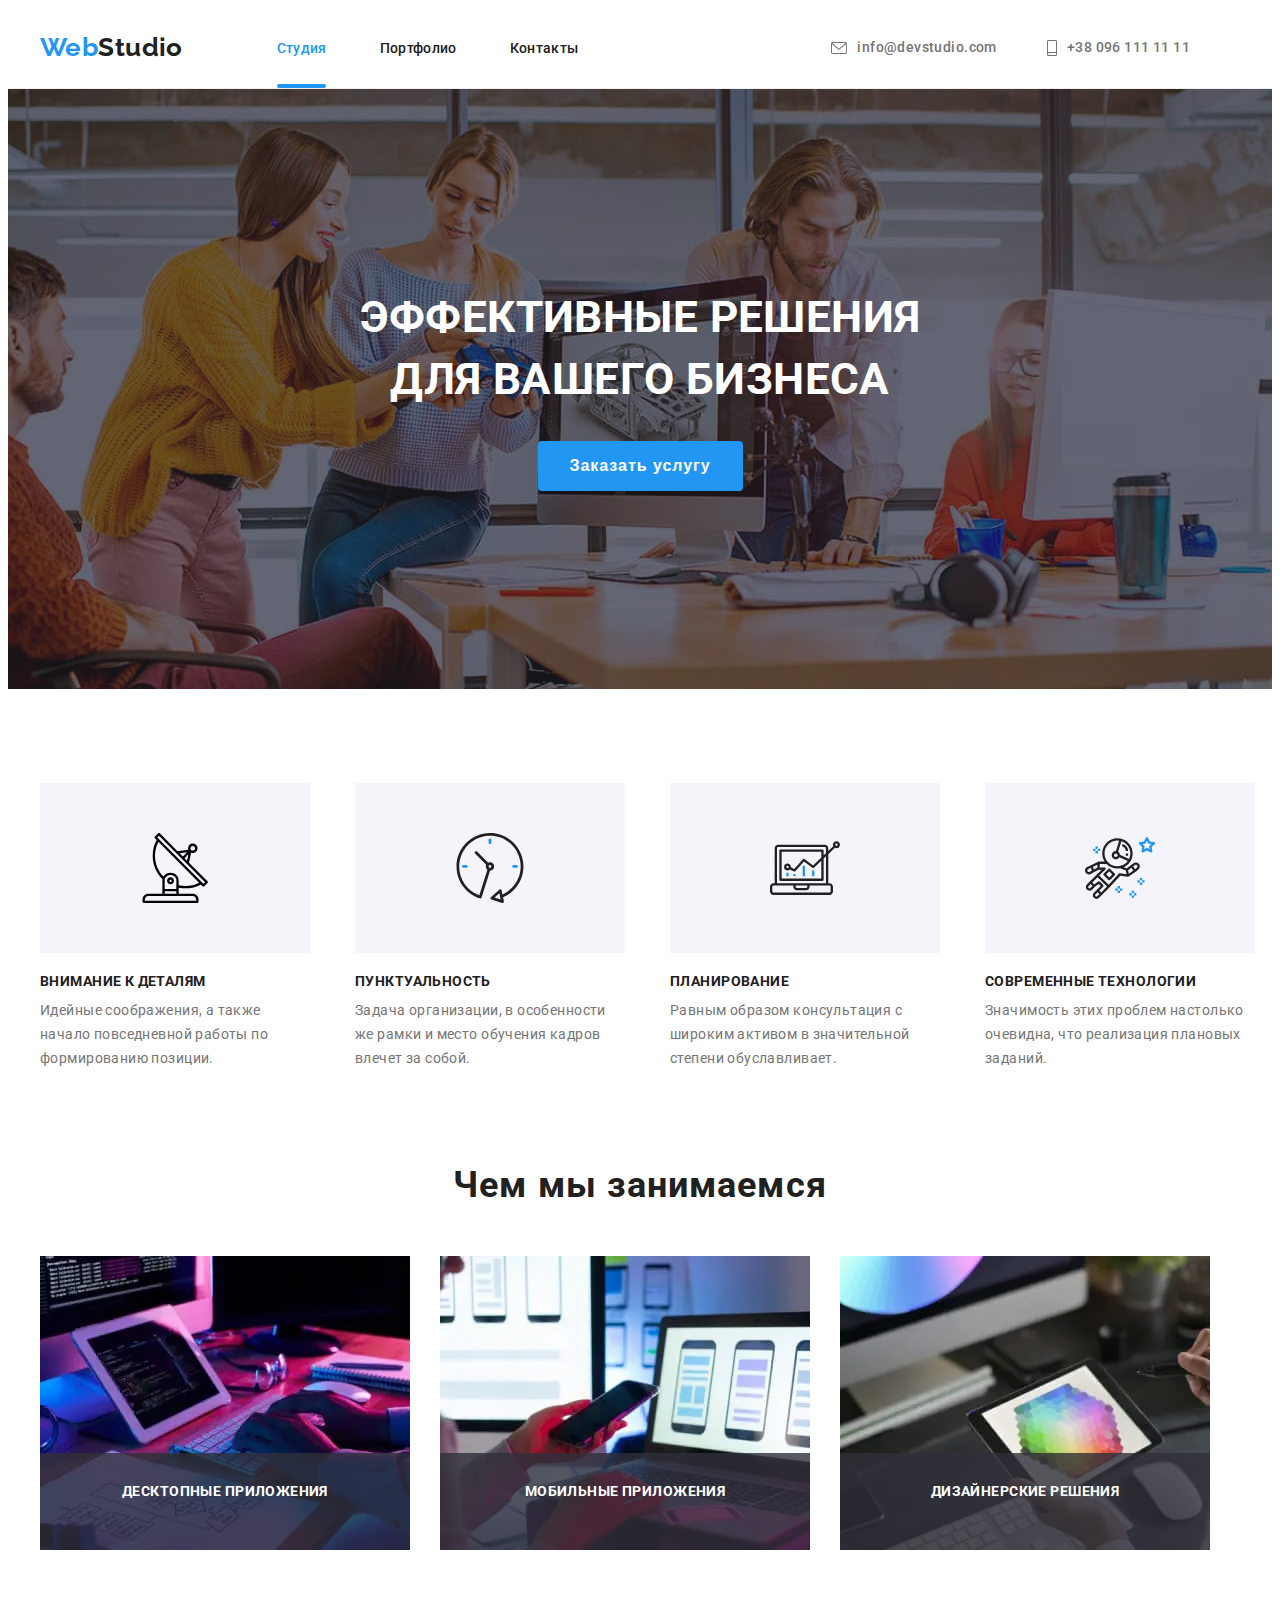
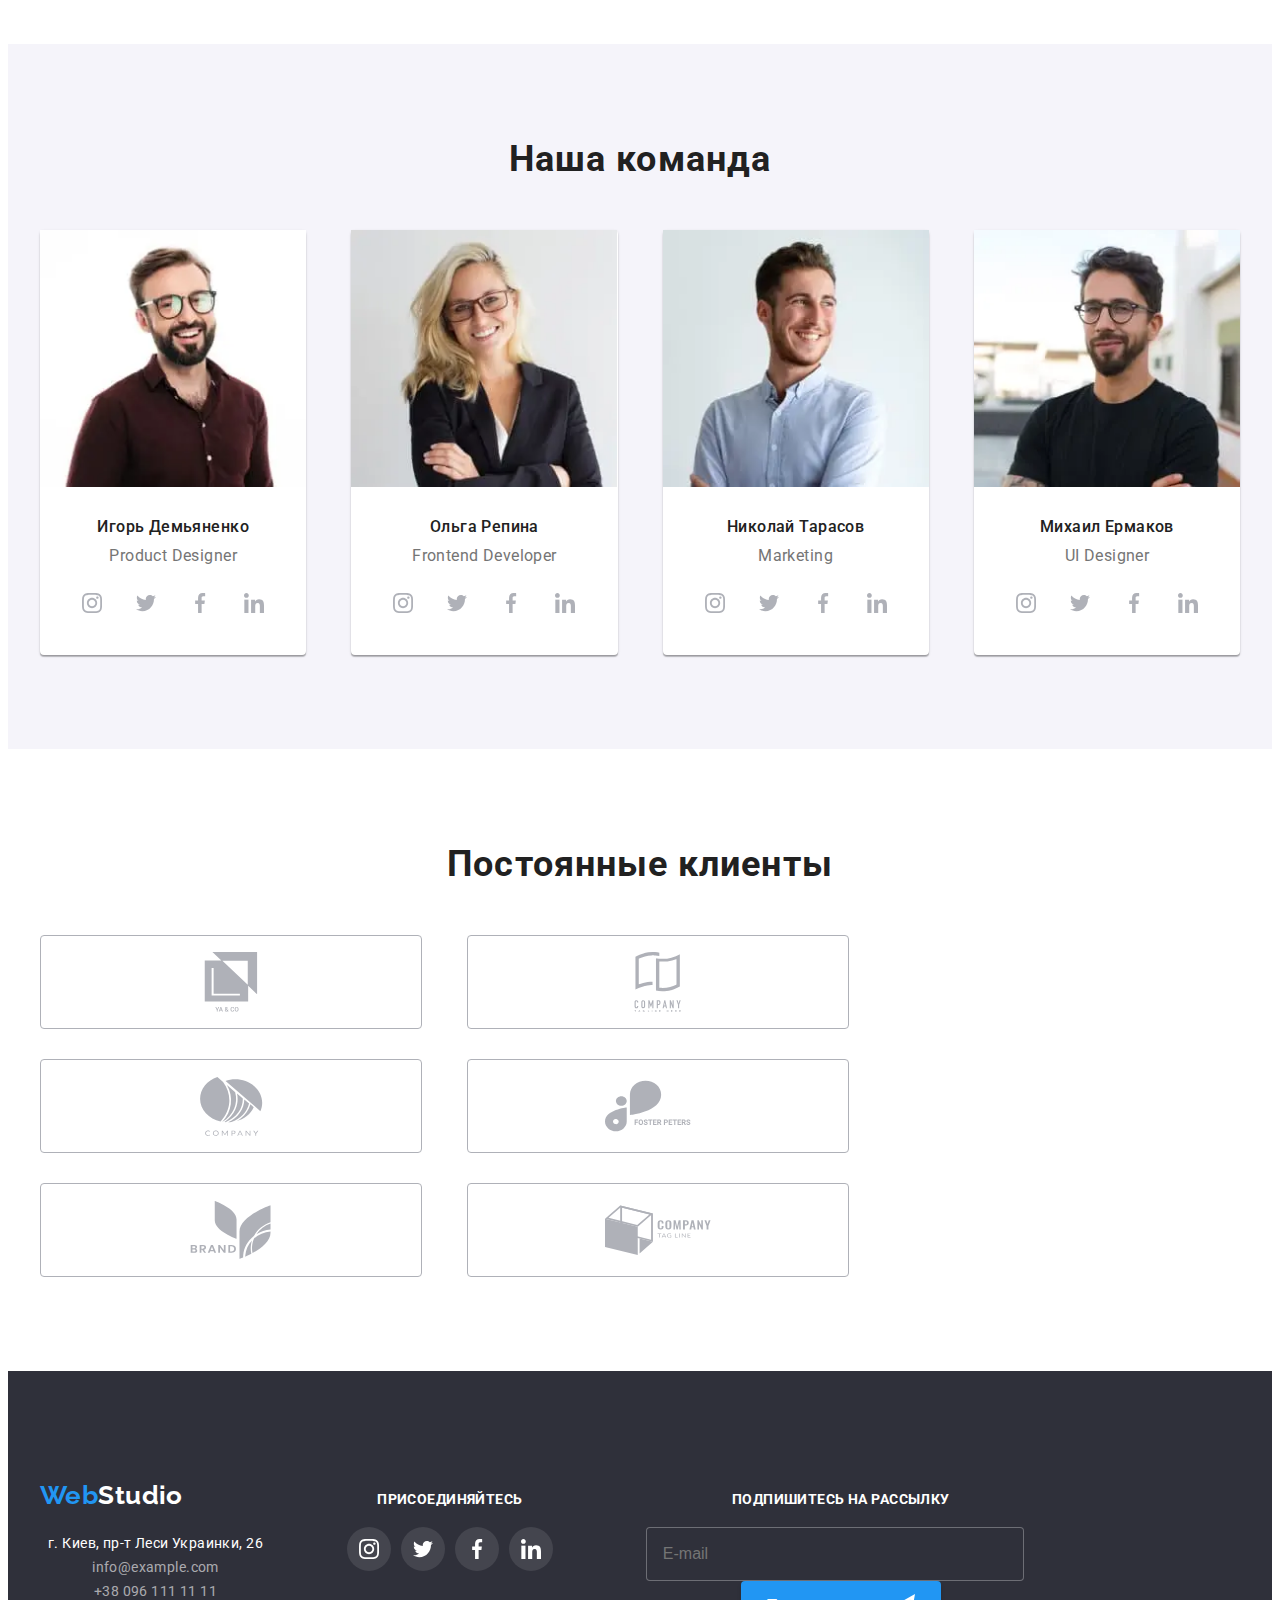
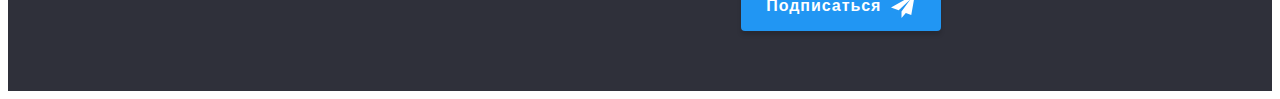
==== commit 9ab04355: "add" ====
--- a/index.html
+++ b/index.html
@@ -156,15 +156,51 @@
             <h2 class="title-section">Чем мы занимаемся</h2>
             <ul class="list">
                 <li class="img-box">
-                  <img src="./images/box-1.jpg" alt="Пример 1" width="370" height="295">
+                  <picture>
+
+                    <source srcset="./images/box-desctop/box-1.webp 1x,
+                                    ./images/box-desctop/box-1@2x.webp 2x" 
+                                    media="(min-width:1200px)"
+                                    type="image/webp" />
+
+                    <source srcset="./images/box-desctop/box-1.jpg 1x,
+                                    ./images/box-desctop/box-1@2x.jpg 2x" 
+                                    media="(min-width:1200px)" />
+
+                  <img src="./images/box-desctop/box-1.jpg" alt="Пример 1" width="370" height="295">
+                  </picture>
                   <p class="text-img-box">Десктопные приложения</p>
                 </li>
                  <li class="img-box">
-                  <img src="./images/box-2.jpg" alt="Пример 2" width="370" height="295">
+                   <picture>
+
+                      <source srcset="./images/box-desctop/box-2.webp 1x,
+                                      ./images/box-desctop/box-2@2x.webp 2x" 
+                                      media="(min-width:1200px)"
+                                      type="image/webp" />
+                      
+                      <source srcset="./images/box-desctop/box-2.jpg 1x,
+                                      ./images/box-desctop/box-2@2x.jpg 2x" 
+                                       media="(min-width:1200px)" />
+
+                  <img src="./images/box-desctop/box-2.jpg" alt="Пример 2" width="370" height="295">
+                  </picture>
                   <p class="text-img-box">Мобильные приложения</p>
                 </li>
                  <li class="img-box">
-                  <img src="./images/box-3.jpg" alt="Пример 3" width="370" height="295">
+                   <picture>
+
+                      <source srcset="./images/box-desctop/box-3.webp 1x,
+                                      ./images/box-desctop/box-3@2x.webp 2x" 
+                                      media="(min-width:1200px)"
+                                      type="image/webp" />
+                      
+                      <source srcset="./images/box-desctop/box-3.jpg 1x,
+                                      ./images/box-desctop/box-3@2x.jpg 2x" 
+                                       media="(min-width:1200px)" />
+
+                  <img src="./images/box-desctop/box-3.jpg" alt="Пример 3" width="370" height="295">
+                  </picture>
                   <p class="text-img-box">Дизайнерские решения</p>
                 </li>
             </ul>
@@ -176,7 +212,12 @@
             <ul class="list people-container">
                 <li class="people-card">
                   <picture>
-                    
+
+                      <source srcset="./images/photo-desctop/people-desctop1.webp 1x,
+                                      ./images/photo-desctop/people-desctop1@2x.webp 2x" 
+                                      media="(min-width:1200px)"
+                                      type="image/webp" />
+
                     <source srcset="./images/photo-desctop/people-desctop1.jpg 1x,
                                     ./images/photo-desctop/people-desctop1@2x.jpg 2x" 
                                     media="(min-width:1200px)" />
@@ -199,6 +240,7 @@
                     <source srcset="./images/photo-mobile/person1-mobile-450.jpg 1x, 
                             ./images/photo-mobile/person1-mobile-450@2x.jpg 2x"
                               media="(max-width: 767px)"/>
+
                    <img src="./images/photo-mobile/person1-mobile-450.jpg" alt="Игорь Демьяненко" />
                   </picture>
                   <div class="people-name">
@@ -239,8 +281,17 @@
                 <li class="people-card">
                   <picture>
 
+                    <source srcset="./images/photo-desctop/people-desctop2.webp 1x,
+                                      ./images/photo-desctop/people-desctop2@2x.webp 2x" 
+                                      media="(min-width:1200px)"
+                                      type="image/webp" />
+                      
+                    <source srcset="./images/photo-desctop/people-desctop2.jpg 1x,
+                                      ./images/photo-desctop/people-desctop2@2x.jpg 2x" 
+                                      media="(min-width:1200px)" />
+
                     <source srcset="./images/photo-tablet/person2-tablet.webp 1x,
-                                   ./images/photo-tablet/person2-tablet@2x.webp 2x"
+                                    ./images/photo-tablet/person2-tablet@2x.webp 2x"
                                     media="(min-width:768px)"
                                     type="image/webp" />
                     <source srcset="./images/photo-tablet/person2-tablet.jpg 1x,
@@ -295,6 +346,15 @@
                 <li class="people-card">
                   <picture>
 
+                      <source srcset="./images/photo-desctop/people-desctop3.webp 1x,
+                                      ./images/photo-desctop/people-desctop3@2x.webp 2x" 
+                                      media="(min-width:1200px)"
+                        type="image/webp" />
+                      
+                      <source srcset="./images/photo-desctop/people-desctop3.jpg 1x,
+                                      ./images/photo-desctop/people-desctop3@2x.jpg 2x" 
+                                       media="(min-width:1200px)" />
+
                     <source srcset="./images/photo-tablet/person3-tablet.webp 1x,
                                    ./images/photo-tablet/person3-tablet@2x.webp 2x"
                                     media="(min-width:768px)"
@@ -351,6 +411,15 @@
                 </li>
                 <li class="people-card">
                   <picture>
+
+                    <source srcset="./images/photo-desctop/people-desctop4.webp 1x,
+                                      ./images/photo-desctop/people-desctop4@2x.webp 2x" 
+                                      media="(min-width:1200px)"
+                                      type="image/webp" />
+                      
+                    <source srcset="./images/photo-desctop/people-desctop4.jpg 1x,
+                                      ./images/photo-desctop/people-desctop4@2x.jpg 2x" 
+                                      media="(min-width:1200px)" />
 
                     <source srcset="./images/photo-tablet/person4-tablet.webp 1x,
                                      ./images/photo-tablet/person4-tablet@2x.webp 2x" 
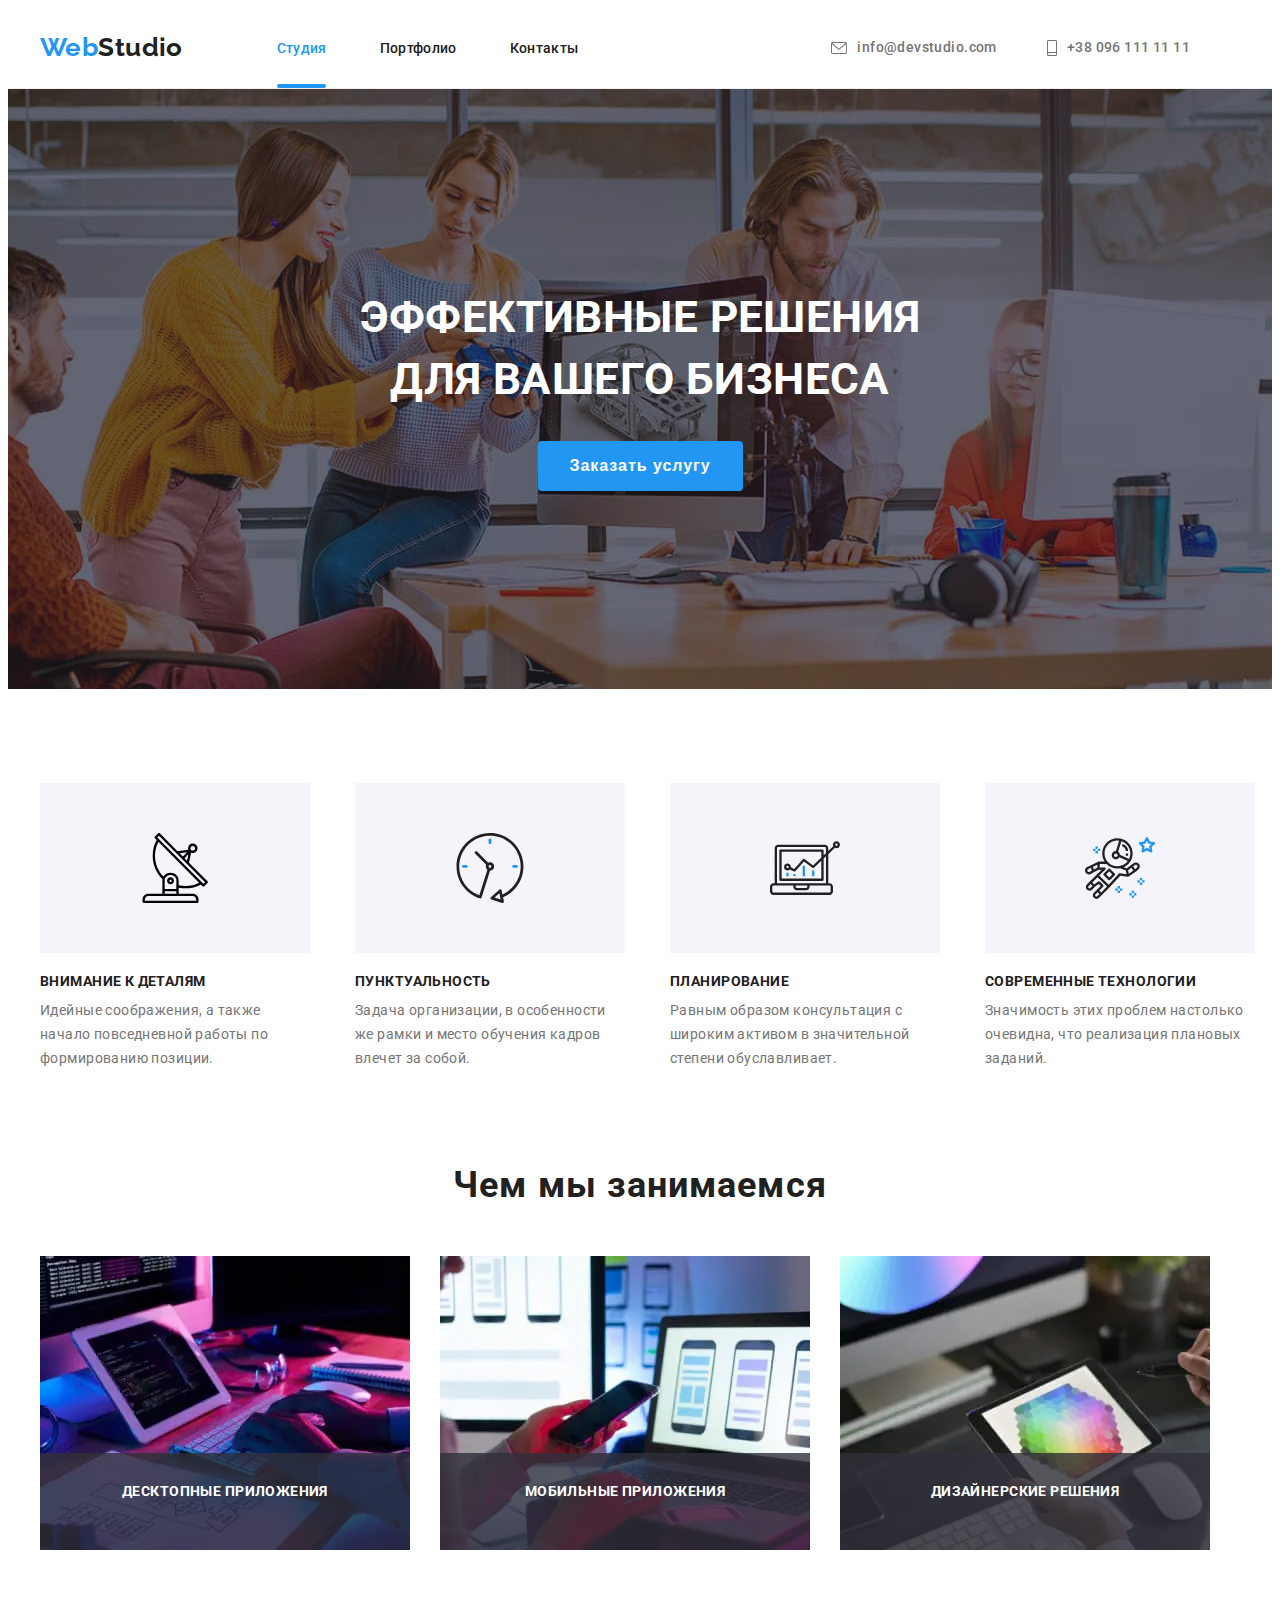
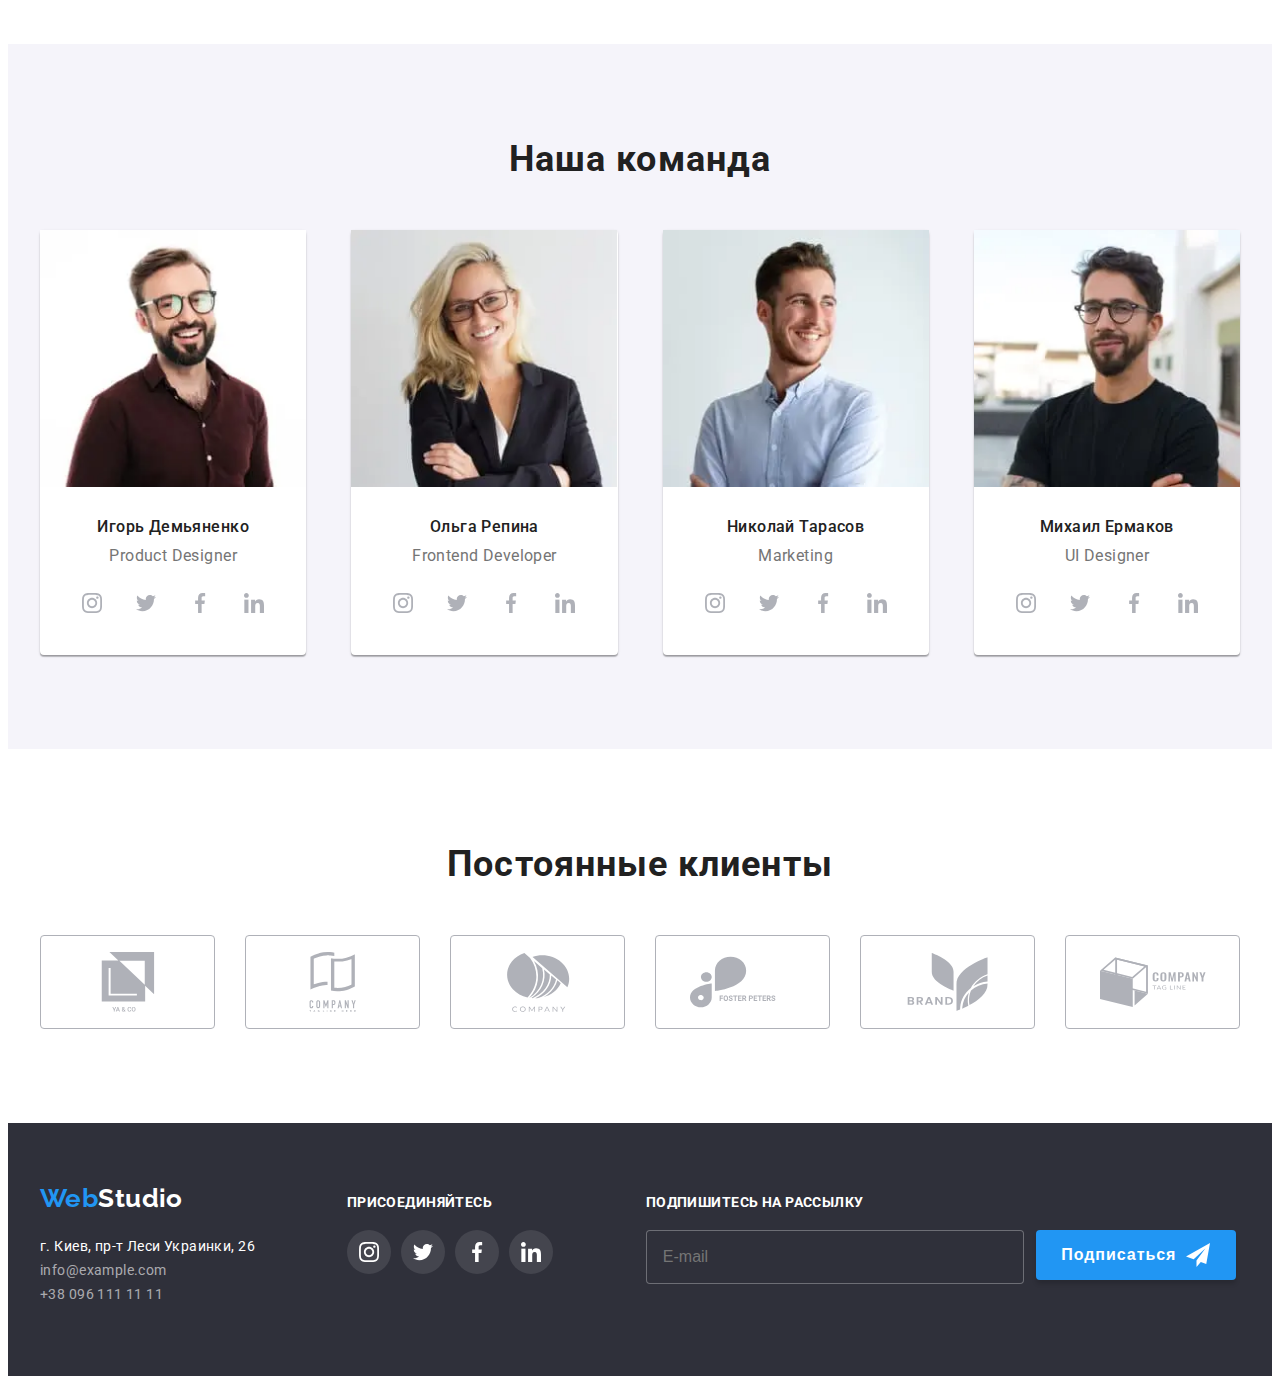
==== commit 76ef69f6: "add" ====
--- a/index.html
+++ b/index.html
@@ -158,13 +158,13 @@
                 <li class="img-box">
                   <picture>
 
-                    <source srcset="./images/box-desctop/box-1.webp 1x,
-                                    ./images/box-desctop/box-1@2x.webp 2x" 
+                    <source srcset="./images/box-desktop/box-1.webp 1x,
+                                    ./images/box-desktop/box-1@2x.webp 2x" 
                                     media="(min-width:1200px)"
                                     type="image/webp" />
 
-                    <source srcset="./images/box-desctop/box-1.jpg 1x,
-                                    ./images/box-desctop/box-1@2x.jpg 2x" 
+                    <source srcset="./images/box-desktop/box-1.jpg 1x,
+                                    ./images/box-desktop/box-1@2x.jpg 2x" 
                                     media="(min-width:1200px)" />
 
                   <img src="./images/box-desctop/box-1.jpg" alt="Пример 1" width="370" height="295">
@@ -174,13 +174,13 @@
                  <li class="img-box">
                    <picture>
 
-                      <source srcset="./images/box-desctop/box-2.webp 1x,
-                                      ./images/box-desctop/box-2@2x.webp 2x" 
+                      <source srcset="./images/box-desktop/box-2.webp 1x,
+                                      ./images/box-desktop/box-2@2x.webp 2x" 
                                       media="(min-width:1200px)"
                                       type="image/webp" />
                       
-                      <source srcset="./images/box-desctop/box-2.jpg 1x,
-                                      ./images/box-desctop/box-2@2x.jpg 2x" 
+                      <source srcset="./images/box-desktop/box-2.jpg 1x,
+                                      ./images/box-desktop/box-2@2x.jpg 2x" 
                                        media="(min-width:1200px)" />
 
                   <img src="./images/box-desctop/box-2.jpg" alt="Пример 2" width="370" height="295">
@@ -190,13 +190,13 @@
                  <li class="img-box">
                    <picture>
 
-                      <source srcset="./images/box-desctop/box-3.webp 1x,
-                                      ./images/box-desctop/box-3@2x.webp 2x" 
+                      <source srcset="./images/box-desktop/box-3.webp 1x,
+                                      ./images/box-desktop/box-3@2x.webp 2x" 
                                       media="(min-width:1200px)"
                                       type="image/webp" />
                       
-                      <source srcset="./images/box-desctop/box-3.jpg 1x,
-                                      ./images/box-desctop/box-3@2x.jpg 2x" 
+                      <source srcset="./images/box-desktop/box-3.jpg 1x,
+                                      ./images/box-desktop/box-3@2x.jpg 2x" 
                                        media="(min-width:1200px)" />
 
                   <img src="./images/box-desctop/box-3.jpg" alt="Пример 3" width="370" height="295">
@@ -213,13 +213,13 @@
                 <li class="people-card">
                   <picture>
 
-                      <source srcset="./images/photo-desctop/people-desctop1.webp 1x,
-                                      ./images/photo-desctop/people-desctop1@2x.webp 2x" 
+                      <source srcset="./images/photo-desktop/people-desktop1.webp 1x,
+                                      ./images/photo-desktop/people-desktop1@2x.webp 2x" 
                                       media="(min-width:1200px)"
                                       type="image/webp" />
 
-                    <source srcset="./images/photo-desctop/people-desctop1.jpg 1x,
-                                    ./images/photo-desctop/people-desctop1@2x.jpg 2x" 
+                    <source srcset="./images/photo-desktop/people-desktop1.jpg 1x,
+                                    ./images/photo-desktop/people-desktop1@2x.jpg 2x" 
                                     media="(min-width:1200px)" />
 
 
@@ -281,13 +281,13 @@
                 <li class="people-card">
                   <picture>
 
-                    <source srcset="./images/photo-desctop/people-desctop2.webp 1x,
-                                      ./images/photo-desctop/people-desctop2@2x.webp 2x" 
+                    <source srcset="./images/photo-desktop/people-desktop2.webp 1x,
+                                      ./images/photo-desktop/people-desktop2@2x.webp 2x" 
                                       media="(min-width:1200px)"
                                       type="image/webp" />
                       
-                    <source srcset="./images/photo-desctop/people-desctop2.jpg 1x,
-                                      ./images/photo-desctop/people-desctop2@2x.jpg 2x" 
+                    <source srcset="./images/photo-desktop/people-desktop2.jpg 1x,
+                                      ./images/photo-desktop/people-desktop2@2x.jpg 2x" 
                                       media="(min-width:1200px)" />
 
                     <source srcset="./images/photo-tablet/person2-tablet.webp 1x,
@@ -346,13 +346,13 @@
                 <li class="people-card">
                   <picture>
 
-                      <source srcset="./images/photo-desctop/people-desctop3.webp 1x,
-                                      ./images/photo-desctop/people-desctop3@2x.webp 2x" 
+                      <source srcset="./images/photo-desktop/people-desktop3.webp 1x,
+                                      ./images/photo-desktop/people-desktop3@2x.webp 2x" 
                                       media="(min-width:1200px)"
                         type="image/webp" />
                       
-                      <source srcset="./images/photo-desctop/people-desctop3.jpg 1x,
-                                      ./images/photo-desctop/people-desctop3@2x.jpg 2x" 
+                      <source srcset="./images/photo-desktop/people-desktop3.jpg 1x,
+                                      ./images/photo-desktop/people-desktop3@2x.jpg 2x" 
                                        media="(min-width:1200px)" />
 
                     <source srcset="./images/photo-tablet/person3-tablet.webp 1x,
@@ -412,13 +412,13 @@
                 <li class="people-card">
                   <picture>
 
-                    <source srcset="./images/photo-desctop/people-desctop4.webp 1x,
-                                      ./images/photo-desctop/people-desctop4@2x.webp 2x" 
+                    <source srcset="./images/photo-desktop/people-desktop4.webp 1x,
+                                      ./images/photo-desktop/people-desktop4@2x.webp 2x" 
                                       media="(min-width:1200px)"
                                       type="image/webp" />
                       
-                    <source srcset="./images/photo-desctop/people-desctop4.jpg 1x,
-                                      ./images/photo-desctop/people-desctop4@2x.jpg 2x" 
+                    <source srcset="./images/photo-desktop/people-desktop4.jpg 1x,
+                                      ./images/photo-desktop/people-desktop4@2x.jpg 2x" 
                                       media="(min-width:1200px)" />
 
                     <source srcset="./images/photo-tablet/person4-tablet.webp 1x,
@@ -532,7 +532,7 @@
           <footer class="footer">
             <div class="container">
               <div class="footer-box">
-              <div class="footer-addres">
+               <div class="footer-addres">
                  <a class="studio" href=""><span class="web">Web</span>Studio</a>
                 <address class="address">
                     <p class="adres">г. Киев, пр-т Леси Украинки, 26</p>
@@ -578,7 +578,7 @@
                         </a>
                       </li>
                     </ul>
-                  </div>
+                   </div>
                   </div>
                   <div class="footer-icon">
                     <p class="footer-info">Подпишитесь на рассылку</p>
--- a/css/main.min.css
+++ b/css/main.min.css
@@ -1,2 +1,2 @@
-:root{--primary-font-famili: 'Roboto', sans-serif;--secondary-font-famili: 'Raleway', sans-serif;--primary-text-color: #757575;--secondary-text-color: #212121;--footer-text-color: rgba(255, 255, 255, 0.6);--main-color: #ffffff;--accent-color: #2196f3}.visually-hidden{position:absolute;width:1px;height:1px;margin:-1px;border:0;padding:0;white-space:nowrap;clip-path:inset(100%);clip:rect(0 0 0 0);overflow:hidden}body{font-family:var(--primary-font-famili);font-size:14px;font-style:normal;color:var(--secondary-text-color);line-height:1.71;letter-spacing:0.03em}a{text-decoration:none;color:var(--secondary-text-color)}h1,h2,h3,p{margin-top:0;margin-bottom:0}img{display:block;max-width:100%;height:auto}ul{margin-top:0;margin-bottom:0;padding-left:0;list-style:none}.container{padding-left:15px;padding-right:15px;margin-left:auto;margin-right:auto}@media screen and (min-width: 480px){.container{width:480px}}@media screen and (min-width: 768px){.container{width:768px}}@media screen and (min-width: 1200px){.container{width:1200px}}.top-bottom{padding-top:60px;padding-bottom:60px}@media screen and (min-width: 1200px){.top-bottom{padding-top:94px;padding-bottom:94px}}.header{border-bottom:1px solid;border-color:#eeeeee;height:60px}@media screen and (min-width: 768px){.header{height:80px}}.header__box{display:flex;align-items:center;justify-content:space-between}@media screen and (max-width: 767px){.header__box{padding-top:16px}}@media screen and (min-width: 768px){.header__box{padding-top:21px}}@media screen and (min-width: 1200px){.header__box{padding-top:0}}@media screen and (max-width: 767px){.header__list{display:none}}@media screen and (min-width: 1200px){.header__list{display:flex;margin-left:auto}}.header__contact{color:var(--primary-text-color);font-weight:500;font-size:14px;transition:color 250ms cubic-bezier(0.4, 0, 0.2, 1)}.header__contact:focus,.header__contact:hover{color:var(--accent-color)}@media screen and (min-width: 1200px){.header__contact{display:flex;align-items:center;margin-right:50px}}.header__icon{margin-right:10px;fill:#757575;transition:fill 250ms cubic-bezier(0.4, 0, 0.2, 1)}.header__contact:focus .header__icon,.header__contact:hover .header__icon{fill:var(--accent-color)}.hero{display:flex;align-items:center;justify-content:center;max-width:480px;height:400px;margin:0 auto;background:var(--secondary-text-color);background-repeat:no-repeat;background-position:center;background-size:cover}@media screen and (max-width: 767px){.hero{background-image:linear-gradient(rgba(47,48,58,0.4), rgba(47,48,58,0.4)),url(../images/img-hero/hero-mobile.jpg)}}@media screen and (max-width: 767px) and (min-device-pixel-ratio: 2), screen and (max-width: 767px) and (min-resolution: 192dpi), screen and (max-width: 767px) and (min-resolution: 2dppx){.hero{background-image:linear-gradient(rgba(47,48,58,0.4), rgba(47,48,58,0.4)),url(../images/img-hero/hero-mobile@2x.jpg)}}@media screen and (max-width: 767px) and (min-device-pixel-ratio: 3), screen and (max-width: 767px) and (min-resolution: 288dpi), screen and (max-width: 767px) and (min-resolution: 3dppx){.hero{background-image:linear-gradient(rgba(47,48,58,0.4), rgba(47,48,58,0.4)),url(../images/img-hero/hero-mobile@3x.jpg)}}@media screen and (min-width: 768px){.hero{max-width:768px;background-image:linear-gradient(rgba(47,48,58,0.4), rgba(47,48,58,0.4)),url(../images/img-hero/hero-tablet.jpg)}}@media screen and (min-width: 768px) and (min-device-pixel-ratio: 2), screen and (min-width: 768px) and (min-resolution: 192dpi), screen and (min-width: 768px) and (min-resolution: 2dppx){.hero{background-image:linear-gradient(rgba(47,48,58,0.4), rgba(47,48,58,0.4)),url(../images/img-hero/hero-tablet@2x.jpg)}}@media screen and (min-width: 1200px){.hero{max-width:1600px;height:600px;background-image:linear-gradient(rgba(47,48,58,0.4), rgba(47,48,58,0.4)),url(../images/img-hero/hero-desctop.jpg)}}@media screen and (min-width: 1200px) and (min-device-pixel-ratio: 2), screen and (min-width: 1200px) and (min-resolution: 192dpi), screen and (min-width: 1200px) and (min-resolution: 2dppx){.hero{background-image:linear-gradient(rgba(47,48,58,0.4), rgba(47,48,58,0.4)),url(../images/img-hero/hero-desctop@2x.jpg)}}.hero__text{text-transform:uppercase;max-width:650px;margin:0 auto;text-align:center;color:var(--main-color)}@media screen and (min-width: 480px){.hero__text{width:360px;font-size:26px;line-height:42px}}@media screen and (min-width: 1200px){.hero__text{width:1200px;font-size:44px;line-height:1.4}}.hero__button{display:flex;justify-content:center;margin-top:30px;margin-left:auto;margin-right:auto;padding:10px 32px;border-radius:4px;border:none;cursor:pointer;letter-spacing:0.06em;line-height:30px;font-weight:bold;font-size:16px;color:var(--main-color);background:var(--accent-color);transition:color 250ms cubic-bezier(0.4, 0, 0.2, 1),background 250ms cubic-bezier(0.4, 0, 0.2, 1)}.hero__button:focus,.hero__button:hover{background:#188ce8}.footer .container{text-align:center}@media screen and (min-width: 1200px){.footer .container{display:flex;align-items:baseline}}.footer{padding-top:60px;padding-bottom:60px;background-color:#2f303a}.footer .studio{font-family:var(--secondary-font-famili);font-weight:bold;font-size:26px;line-height:1.2;color:var(--main-color)}.address{margin-top:20px}@media screen and (min-width: 1200px){.address{width:231px;height:81px}}.adres{font-weight:400;font-style:normal;font-size:14px;line-height:1.7;color:var(--main-color)}.footer-mail .adres{margin-bottom:9px}.adres-text{font-style:normal;font-weight:400;font-size:14px;line-height:1.7;color:var(--footer-text-color)}@media screen and (min-width: 1200px){.footer-addres{margin-right:70px}}@media screen and (max-width: 767px){.footer-icon{padding-top:60px}}@media screen and (min-width: 1200px){.footer-icon{margin-right:93px}}.footer-form{display:flex;flex-direction:column;align-items:center;margin-top:20px}@media screen and (min-width: 1200px){.footer-form{display:flex;align-items:center}}.footer-input{width:100%;height:50px;font-size:16px;margin-right:12px;background:#2F303A;color:var(--main-color);border-radius:4px;padding-left:16px;border:1px solid rgba(255,255,255,0.3);transition:box-shadow 250ms cubic-bezier(0.4, 0, 0.2, 1)}.footer-input:focus,.footer-input:hover{box-shadow:0px 4px 4px rgba(0,0,0,0.15)}@media screen and (min-width: 1200px){.footer-input{width:358px}}.footer-submit{display:flex;justify-content:center;align-items:center;width:200px;height:50px;font-weight:700;font-size:16px;line-height:30px;letter-spacing:0.06em;cursor:pointer;background:var(--accent-color);box-shadow:0px 4px 4px rgba(0,0,0,0.15);border-radius:4px;color:#FFFFFF;border:none}@media screen and (max-width: 1199px){.footer-submit{margin-top:20px}}.icon-telegram{margin-left:10px}.footer-list{display:flex;justify-content:center;margin-top:20px}.people-info-footer{display:flex;align-items:center;justify-content:center;width:44px;height:44px;border-radius:50%;background-color:rgba(255,255,255,0.1);transition:background-color 250ms cubic-bezier(0.4, 0, 0.2, 1)}.people-info-footer:focus,.people-info-footer:hover{background-color:var(--accent-color)}.links-footer{fill:#fff}.footer-info{font-weight:bold;font-size:14px;line-height:16px;text-transform:uppercase;color:#ffffff}@media screen and (min-width: 768px){.footer-box{display:flex;flex-wrap:wrap;justify-content:space-around;align-items:baseline}.footer-icon{margin-top:60px}.footer-input{max-width:450px}}.backdrop{position:fixed;top:0;left:0;width:100vw;height:100vh;background-color:rgba(0,0,0,0.2)}.backdrop.is-hidden{opacity:0;visibility:hidden;pointer-events:none}.modal{position:absolute;width:100vw;top:50%;left:50%;transform:translate(-50%, -50%);background-color:#FFFFFF;border-radius:4px;padding:40px;box-shadow:0px 1px 3px rgba(0,0,0,0.12),0px 1px 1px rgba(0,0,0,0.14),0px 2px 1px rgba(0,0,0,0.2);transition:background-color 250ms cubic-bezier(0.4, 0, 0.2, 1)}@media screen and (min-width: 480px){.modal{width:450px}}.modal-close-btn{position:absolute;top:8px;right:8px;padding:6px;display:flex;justify-content:center;align-items:center;cursor:pointer;width:30px;height:30px;border-radius:50%;border:1px solid rgba(0,0,0,0.1);background-color:transparent}.modal-close-btn:focus,.modal-close-btn:hover{fill:var(--accent-color)}.modal-title{font-weight:700;margin-bottom:12px;font-size:20px;text-align:center;letter-spacing:0.03em}.form-modal{display:flex;flex-direction:column}.label-modal{position:relative;margin-bottom:10px;font-weight:400;font-size:12px;line-height:14px;letter-spacing:0.01em;color:var(--primary-text-color)}.input-modal{width:100%;height:40px;border:1px solid rgba(33,33,33,0.2);box-sizing:border-box;border-radius:4px;margin-top:4px;padding-left:42px;outline:transparent;transition:border 250ms cubic-bezier(0.4, 0, 0.2, 1)}.input-modal:focus,.input-modal:hover{border:1px solid #2196F3;cursor:pointer}.input-modal:not(:placeholder-shown){border:1px solid #2196F3}.input-icon{display:block;transition:fill 250ms cubic-bezier(0.4, 0, 0.2, 1)}.input-icon:focus,.input-icon:hover{fill:var(--accent-color)}.svg-modal{position:absolute;top:50%;left:12px}.input-modal:not(:placeholder-shown)+.svg-modal{fill:var(--accent-color)}.textarea-modal{display:block;width:100%;height:120px;border:1px solid rgba(33,33,33,0.2);border-radius:4px;margin-top:4px;padding:12px 16px;outline:transparent;resize:none;transition:border 250ms cubic-bezier(0.4, 0, 0.2, 1)}.textarea-modal:focus,.textarea-modal:hover{border:1px solid #2196F3;cursor:pointer}.textarea-modal::placeholder{font-size:12px;line-height:1.17;letter-spacing:0.01em;color:rgba(117,117,117,0.5)}.textarea-modal:not(:placeholder-shown){border:1px solid #2196F3}.coment{margin-bottom:20px}.checkbox-modal{margin-bottom:30px;letter-spacing:0.03em;color:var(--primary-text-color);font-size:12px}.contract-chek{display:inline-block}.contract-chek::before{display:inline-block;content:"";width:16px;height:15px;border:2px solid var(--secondary-text-color);border-radius:2px;margin-right:7px;cursor:pointer;transition:border-color 250ms cubic-bezier(0.4, 0, 0.2, 1),background-color 250ms cubic-bezier(0.4, 0, 0.2, 1)}@media screen and (min-width: 480px){.contract-chek{display:flex;align-items:center;justify-content:center}}.icon-chekbox:checked+.contract-chek::before{background-color:var(--accent-color);border-color:var(--accent-color);background-image:url(../images/Vector.svg);background-position:center;background-size:contain}.chekbox-text{color:var(--accent-color);text-decoration-line:underline}@media screen and (max-width: 767px){.chekbox-text{font-size:12px}}.button-modal{min-width:200px;padding-top:10px;padding-bottom:10px;align-self:center;font-weight:700;font-size:16px;line-height:30px;letter-spacing:0.06em;cursor:pointer;background:var(--accent-color);box-shadow:0px 4px 4px rgba(0,0,0,0.15);border-radius:4px;color:#FFFFFF;border:none}@media screen and (min-width: 1200px){.section-portfolio{padding-top:94px}}.button-portfolio{font-family:inherit;padding:6px 22px;cursor:pointer;border:none;font-weight:500;font-size:16px;line-height:1.6;text-align:center;background:#f5f4fa;color:var(--secondary-text-color);border-radius:4px;transition:color 250ms cubic-bezier(0.4, 0, 0.2, 1),background 250ms cubic-bezier(0.4, 0, 0.2, 1),box-shadow 250ms cubic-bezier(0.4, 0, 0.2, 1)}.button-portfolio:focus,.button-portfolio:hover{color:var(--main-color);background:var(--accent-color);box-shadow:0px 2px rgba(0,0,0,0.12),0px 3px rgba(0,0,0,0.1),0px 1px rgba(0,0,0,0.08)}.title-portfolio{font-weight:700;font-size:18px;line-height:2;color:var(--secondary-text-color)}.paragraf-portfolio{font-size:16px;line-height:1.8;color:var(--primary-text-color);margin-top:4px}@media screen and (min-width: 1200px){.section-portfolio .list-menu{display:flex;justify-content:center;margin-bottom:50px}}.list-portfolio{margin-bottom:15px}.list-portfolio:not(:last-child){margin-right:8px}@media screen and (min-width: 1200px){.img-portfolio{padding-bottom:94px}}@media screen and (min-width: 1200px){.img-portfolio .list{display:flex;flex-wrap:wrap;margin-left:-30px;margin-top:-30px}}.img-list{cursor:pointer;transition:box-shadow 250ms cubic-bezier(0.4, 0, 0.2, 1)}.img-list:focus,.img-list:hover{box-shadow:0px 1px 1px rgba(0,0,0,0.12),0px 4px 4px rgba(0,0,0,0.06),1px 4px 6px rgba(0,0,0,0.16)}@media screen and (max-width: 767px){.img-list:not(:last-child){margin-bottom:30px}}@media screen and (min-width: 1200px){.img-list{margin-left:30px;margin-top:30px}}.content-portfolio{padding:24px 20px;border:1px solid;border-color:#eeeeee;border-top:none}.list-menu{display:flex;flex-wrap:wrap;margin-bottom:25px}@media screen and (min-width: 768px){.list-menu{justify-content:center}}@media screen and (min-width: 768px){.portfolio-list{display:flex;flex-wrap:wrap;margin:-15px}.img-list{flex-basis:calc(100% / 2 - 30px);margin:15px}}.mobile-menu{position:absolute;top:0;left:0;width:100%;height:100vh;overflow:auto;background:#FFFFFF;box-shadow:0px 4px 8px rgba(0,0,0,0.04),0px 2px 4px rgba(0,0,0,0.08),0px 1px 3px rgba(0,0,0,0.16);z-index:999;opacity:0;visibility:hidden;pointer-events:none;transition:opacity 250ms cubic-bezier(0.4, 0, 0.2, 1),visibility 250ms cubic-bezier(0.4, 0, 0.2, 1)}.mobile-menu.is-open{opacity:1;visibility:visible;pointer-events:auto}.mobile-menu-btn__icon{fill:#000000}.mobile-menu-btn__icon:focus,.mobile-menu-btn__icon:hover{fill:var(--accent-color)}.mobile-menu-btn{background-color:transparent;border:none;padding:0;line-height:0}.mobile-menu__close-btn{position:absolute;top:17px;right:15px;background-color:transparent;border:none;padding:0;line-height:0}.mobile-menu__close-btn:focus,.mobile-menu__close-btn:hover{fill:var(--accent-color)}.mobile-menu__container{position:relative;padding:48px 40px}.mobile-menu__list:not(:last-child){margin-bottom:32px}.mobile-menu__nav{font-weight:500;font-size:40px;line-height:47px;letter-spacing:0.02em;color:#212121}.mobile-menu__nav:hover{color:var(--accent-color)}.mobile-menu__item{margin-top:302px}.mobile-menu__number{font-weight:500;font-size:34px;line-height:40px;letter-spacing:0.02em;color:#2196F3}.mobile-menu__mail{font-weight:500;font-size:24px;line-height:28px;letter-spacing:0.02em;color:#757575}.mobile-item{display:flex;flex-wrap:wrap;margin-top:64px}.mobile-links{font-weight:500;font-size:18px;line-height:22px;letter-spacing:0.02em;color:#2196F3}.mobile-list:not(:last-child){padding-right:10px;margin-right:10px;border-right:1px solid rgba(33,33,33,0.2)}@media screen and (min-width: 768px){.mobile-menu-btn{display:none}}.studio{font-family:var(--secondary-font-famili);font-weight:bold;font-size:26px;line-height:1.2}@media screen and (min-width: 1200px){.studio{padding-top:24px;padding-bottom:25px;margin-right:94px}}.web{color:var(--accent-color);font-weight:bold;font-size:26px;line-height:1.2}.title-section{margin-bottom:30px;font-size:28px;text-align:center;color:var(--secondary-text-color);letter-spacing:0.03em}@media screen and (min-width: 1200px){.title-section{margin-bottom:50px;font-size:36px;line-height:42px}}.title-info{margin-bottom:10px;font-weight:bold;font-size:14px;line-height:16px;text-transform:uppercase;color:var(--secondary-text-color)}@media screen and (max-width: 767px){.title-info{text-align:center}}.nanavigation{font-weight:500;font-size:14px;line-height:16px}@media screen and (max-width: 767px){.nanavigation{display:none}}.nanavigation__list{position:relative;display:inline-block;cursor:pointer}.nanavigation__list:not(:last-child){margin-right:50px}.nanavigation__info{position:relative;letter-spacing:0.02em;transition:color 250ms cubic-bezier(0.4, 0, 0.2, 1)}.nanavigation__info:focus,.nanavigation__info:hover{color:var(--accent-color)}.nanavigation__line{color:var(--accent-color);transition:color 250ms cubic-bezier(0.4, 0, 0.2, 1)}.nanavigation__line::after{content:"";position:absolute;left:0;bottom:-28px;width:100%;height:4px;background:#2196f3;border-radius:2px;transition:background 250ms cubic-bezier(0.4, 0, 0.2, 1)}@media screen and (min-width: 1200px){.nanavigation__line::after{bottom:-32px}}.paragraf-info{font-weight:400;font-size:14px;line-height:1.7;color:var(--primary-text-color)}@media screen and (min-width: 1200px){.paragraf-info{width:270px}}@media screen and (max-width: 1199px){.work{display:none}}@media screen and (min-width: 1200px){.work{padding-bottom:94px}}@media screen and (min-width: 1200px){.work .list{display:flex;margin-top:50px}}.img-box{position:relative}.img-box:not(:last-child){margin-right:30px}.text-img-box{position:absolute;bottom:0;left:0;width:370px;height:70px;padding-top:27px;font-weight:700;text-align:center;letter-spacing:0.03em;text-transform:uppercase;color:var(--main-color);background:rgba(47,48,58,0.8)}.people{background:#f5f4fa}.people .name{text-align:center;font-weight:500;font-size:16px;line-height:1.2}@media screen and (min-width: 1200px){.people .list{display:flex}}.people-name{padding-top:30px;padding-bottom:30px}.people-card{background:#fff;border-radius:4px;box-shadow:0px 1px 3px rgba(0,0,0,0.12),0px 1px 1px rgba(0,0,0,0.14),0px 2px 1px rgba(0,0,0,0.2)}@media screen and (max-width: 767px){.people-card:not(:last-child){margin-bottom:30px}}@media screen and (min-width: 768px){.people-card{flex-basis:calc(100% / 2 - 30px);margin:15px}}@media screen and (min-width: 1200px){.people-card:not(:last-child){margin-right:30px}}.links-people{display:flex;justify-content:center;margin-top:16px}@media screen and (min-width: 1200px){.links-people{display:flex;justify-content:center;margin-top:16px}}.people-info{display:flex;align-items:center;justify-content:center;width:44px;height:44px;background-color:#fff;border-radius:50%;transition:background-color 250ms cubic-bezier(0.4, 0, 0.2, 1)}.people-info:focus,.people-info:hover{background-color:var(--accent-color)}.links{fill:#afb1b8;transition:fill 250ms cubic-bezier(0.4, 0, 0.2, 1)}.people-info:hover .links,.people-info:focus .links{fill:var(--main-color)}.people-list-item:not(:last-child){margin-right:10px}.prof{text-align:center;margin-top:10px;font-size:16px;line-height:1.2;color:var(--primary-text-color)}@media screen and (min-width: 768px){.people-container{display:flex;flex-wrap:wrap;margin:-15px}}@media screen and (min-width: 1200px){.people-container{flex-wrap:nowrap}}.group{display:flex;justify-content:center;align-items:center;padding-top:25px;padding-bottom:25px;height:120px;margin-bottom:30px;background:#f5f4fa}@media screen and (min-width: 768px){.group{width:354px}}@media screen and (min-width: 1200px){.group{width:270px;margin-bottom:20px}}@media screen and (min-width: 1200px){.info .list{display:flex}}@media screen and (max-width: 767px){.list-info:not(:last-child){margin-bottom:30px}}@media screen and (min-width: 768px){.list-info{flex-basis:calc(100% / 2 - 30px);margin:15px}}@media screen and (min-width: 1200px){.list-info:not(:last-child){margin-right:30px}}@media screen and (min-width: 768px){.group-list{display:flex;flex-wrap:wrap;margin:-15px}}@media screen and (min-width: 1200px){.group-list{flex-wrap:nowrap}}@media screen and (min-width: 768px){.list-info{width:354px}}.group-client{display:flex;flex-wrap:wrap;background:#fff;margin:-15px}@media screen and (min-width: 1200px){.group-client{display:flex}}.client{display:flex;justify-content:center;align-items:center;width:210px;height:92px;border:1px solid;border-color:#afb1b8;border-radius:4px;flex-basis:calc(100% / 2 - 30px);margin:15px;transition:border-color 250ms cubic-bezier(0.4, 0, 0.2, 1)}.client:focus,.client:hover{border-color:var(--accent-color)}@media screen and (min-width: 768px){.client{flex-basis:calc(100% / 3 - 30px)}}@media screen and (min-width: 1200px){.client:not(:last-child){margin-right:30px}}.clients-icon{fill:#afb1b8;transition:fill 250ms cubic-bezier(0.4, 0, 0.2, 1)}.group-info:focus .clients-icon,.group-info:hover .clients-icon{fill:var(--accent-color)}.group-info{width:170px;height:92px;display:flex;justify-content:center;align-items:center}.img-overlay{position:relative;overflow:hidden}.overlay{position:absolute;top:0;left:0;width:100%;height:100%;padding:63px 24px;font-style:normal;font-weight:400;font-size:18px;line-height:28px;color:var(--main-color);background:rgba(33,150,243,0.9);transform:translateY(100%);transition:transform 250ms cubic-bezier(0.4, 0, 0.2, 1)}.img-overlay-list:focus .overlay,.img-overlay-list:hover .overlay,.img-overlay:focus .overlay,.img-overlay:hover .overlay{transform:translateY(0)}
+:root{--primary-font-famili: 'Roboto', sans-serif;--secondary-font-famili: 'Raleway', sans-serif;--primary-text-color: #757575;--secondary-text-color: #212121;--footer-text-color: rgba(255, 255, 255, 0.6);--main-color: #ffffff;--accent-color: #2196f3}.visually-hidden{position:absolute;width:1px;height:1px;margin:-1px;border:0;padding:0;white-space:nowrap;clip-path:inset(100%);clip:rect(0 0 0 0);overflow:hidden}body{font-family:var(--primary-font-famili);font-size:14px;font-style:normal;color:var(--secondary-text-color);line-height:1.71;letter-spacing:0.03em}a{text-decoration:none;color:var(--secondary-text-color)}h1,h2,h3,p{margin-top:0;margin-bottom:0}img{display:block;max-width:100%;height:auto}ul{margin-top:0;margin-bottom:0;padding-left:0;list-style:none}.container{padding-left:15px;padding-right:15px;margin-left:auto;margin-right:auto}@media screen and (min-width: 480px){.container{width:480px}}@media screen and (min-width: 768px){.container{width:768px}}@media screen and (min-width: 1200px){.container{width:1200px}}.top-bottom{padding-top:60px;padding-bottom:60px}@media screen and (min-width: 1200px){.top-bottom{padding-top:94px;padding-bottom:94px}}.header{border-bottom:1px solid;border-color:#eeeeee;height:60px}@media screen and (min-width: 768px){.header{height:80px}}.header__box{display:flex;align-items:center;justify-content:space-between}@media screen and (max-width: 767px){.header__box{padding-top:16px}}@media screen and (min-width: 768px){.header__box{padding-top:21px}}@media screen and (min-width: 1200px){.header__box{padding-top:0}}@media screen and (max-width: 767px){.header__list{display:none}}@media screen and (min-width: 1200px){.header__list{display:flex;margin-left:auto}}.header__contact{color:var(--primary-text-color);font-weight:500;font-size:14px;transition:color 250ms cubic-bezier(0.4, 0, 0.2, 1)}.header__contact:focus,.header__contact:hover{color:var(--accent-color)}@media screen and (min-width: 1200px){.header__contact{display:flex;align-items:center;margin-right:50px}}.header__icon{margin-right:10px;fill:#757575;transition:fill 250ms cubic-bezier(0.4, 0, 0.2, 1)}.header__contact:focus .header__icon,.header__contact:hover .header__icon{fill:var(--accent-color)}.hero{display:flex;align-items:center;justify-content:center;max-width:480px;height:400px;margin:0 auto;background:var(--secondary-text-color);background-repeat:no-repeat;background-position:center;background-size:cover}@media screen and (max-width: 767px){.hero{background-image:linear-gradient(rgba(47,48,58,0.4), rgba(47,48,58,0.4)),url(../images/img-hero/hero-mobile.jpg)}}@media screen and (max-width: 767px) and (min-device-pixel-ratio: 2), screen and (max-width: 767px) and (min-resolution: 192dpi), screen and (max-width: 767px) and (min-resolution: 2dppx){.hero{background-image:linear-gradient(rgba(47,48,58,0.4), rgba(47,48,58,0.4)),url(../images/img-hero/hero-mobile@2x.jpg)}}@media screen and (max-width: 767px) and (min-device-pixel-ratio: 3), screen and (max-width: 767px) and (min-resolution: 288dpi), screen and (max-width: 767px) and (min-resolution: 3dppx){.hero{background-image:linear-gradient(rgba(47,48,58,0.4), rgba(47,48,58,0.4)),url(../images/img-hero/hero-mobile@3x.jpg)}}@media screen and (min-width: 768px){.hero{max-width:768px;background-image:linear-gradient(rgba(47,48,58,0.4), rgba(47,48,58,0.4)),url(../images/img-hero/hero-tablet.jpg)}}@media screen and (min-width: 768px) and (min-device-pixel-ratio: 2), screen and (min-width: 768px) and (min-resolution: 192dpi), screen and (min-width: 768px) and (min-resolution: 2dppx){.hero{background-image:linear-gradient(rgba(47,48,58,0.4), rgba(47,48,58,0.4)),url(../images/img-hero/hero-tablet@2x.jpg)}}@media screen and (min-width: 1200px){.hero{max-width:1600px;height:600px;background-image:linear-gradient(rgba(47,48,58,0.4), rgba(47,48,58,0.4)),url(../images/img-hero/hero-desctop.jpg)}}@media screen and (min-width: 1200px) and (min-device-pixel-ratio: 2), screen and (min-width: 1200px) and (min-resolution: 192dpi), screen and (min-width: 1200px) and (min-resolution: 2dppx){.hero{background-image:linear-gradient(rgba(47,48,58,0.4), rgba(47,48,58,0.4)),url(../images/img-hero/hero-desctop@2x.jpg)}}.hero__text{text-transform:uppercase;max-width:650px;margin:0 auto;text-align:center;color:var(--main-color)}@media screen and (min-width: 480px){.hero__text{width:360px;font-size:26px;line-height:42px}}@media screen and (min-width: 1200px){.hero__text{width:1200px;font-size:44px;line-height:1.4}}.hero__button{display:flex;justify-content:center;margin-top:30px;margin-left:auto;margin-right:auto;padding:10px 32px;border-radius:4px;border:none;cursor:pointer;letter-spacing:0.06em;line-height:30px;font-weight:bold;font-size:16px;color:var(--main-color);background:var(--accent-color);transition:color 250ms cubic-bezier(0.4, 0, 0.2, 1),background 250ms cubic-bezier(0.4, 0, 0.2, 1)}.hero__button:focus,.hero__button:hover{background:#188ce8}@media screen and (max-width: 1199px){.footer .container{text-align:center}}@media screen and (min-width: 1200px){.footer .container{display:flex;align-items:baseline}}.footer{padding-top:60px;padding-bottom:60px;background-color:#2f303a}.footer .studio{font-family:var(--secondary-font-famili);font-weight:bold;font-size:26px;line-height:1.2;color:var(--main-color)}.address{margin-top:20px}@media screen and (min-width: 1200px){.address{width:231px;height:81px}}.adres{font-weight:400;font-style:normal;font-size:14px;line-height:1.7;color:var(--main-color)}.footer-mail .adres{margin-bottom:9px}.adres-text{font-style:normal;font-weight:400;font-size:14px;line-height:1.7;color:var(--footer-text-color)}@media screen and (min-width: 1200px){.footer-addres{margin-right:70px}}@media screen and (max-width: 1199px){.footer-icon{margin-top:60px}}.footer-form{display:flex;margin-top:20px}@media screen and (max-width: 1199px){.footer-form{flex-direction:column;align-items:center}}.footer-input{width:100%;height:50px;font-size:16px;margin-right:12px;background:#2F303A;color:var(--main-color);border-radius:4px;padding-left:16px;border:1px solid rgba(255,255,255,0.3);transition:box-shadow 250ms cubic-bezier(0.4, 0, 0.2, 1)}.footer-input:focus,.footer-input:hover{box-shadow:0px 4px 4px rgba(0,0,0,0.15)}@media screen and (min-width: 768px){.footer-input{max-width:450px}}@media screen and (min-width: 1200px){.footer-input{width:358px}}.footer-submit{display:flex;justify-content:center;align-items:center;width:200px;height:50px;font-weight:700;font-size:16px;line-height:30px;letter-spacing:0.06em;cursor:pointer;background:var(--accent-color);box-shadow:0px 4px 4px rgba(0,0,0,0.15);border-radius:4px;color:#FFFFFF;border:none}@media screen and (max-width: 1199px){.footer-submit{margin-top:20px}}.icon-telegram{margin-left:10px}.footer-list{display:flex;justify-content:center;margin-top:20px}.people-info-footer{display:flex;align-items:center;justify-content:center;width:44px;height:44px;border-radius:50%;background-color:rgba(255,255,255,0.1);transition:background-color 250ms cubic-bezier(0.4, 0, 0.2, 1)}.people-info-footer:focus,.people-info-footer:hover{background-color:var(--accent-color)}.links-footer{fill:#fff}.footer-info{font-weight:bold;font-size:14px;line-height:16px;text-transform:uppercase;color:#ffffff}@media screen and (min-width: 768px){.footer-box{display:flex;justify-content:space-around;align-items:baseline}}@media screen and (min-width: 1200px){.footer-box{margin-right:93px}}.backdrop{position:fixed;top:0;left:0;width:100vw;height:100vh;background-color:rgba(0,0,0,0.2)}.backdrop.is-hidden{opacity:0;visibility:hidden;pointer-events:none}.modal{position:absolute;width:100vw;top:50%;left:50%;transform:translate(-50%, -50%);background-color:#FFFFFF;border-radius:4px;padding:40px;box-shadow:0px 1px 3px rgba(0,0,0,0.12),0px 1px 1px rgba(0,0,0,0.14),0px 2px 1px rgba(0,0,0,0.2);transition:background-color 250ms cubic-bezier(0.4, 0, 0.2, 1)}@media screen and (min-width: 480px){.modal{width:450px}}.modal-close-btn{position:absolute;top:8px;right:8px;padding:6px;display:flex;justify-content:center;align-items:center;cursor:pointer;width:30px;height:30px;border-radius:50%;border:1px solid rgba(0,0,0,0.1);background-color:transparent}.modal-close-btn:focus,.modal-close-btn:hover{fill:var(--accent-color)}.modal-title{font-weight:700;margin-bottom:12px;font-size:20px;text-align:center;letter-spacing:0.03em}.form-modal{display:flex;flex-direction:column}.label-modal{position:relative;margin-bottom:10px;font-weight:400;font-size:12px;line-height:14px;letter-spacing:0.01em;color:var(--primary-text-color)}.input-modal{width:100%;height:40px;border:1px solid rgba(33,33,33,0.2);box-sizing:border-box;border-radius:4px;margin-top:4px;padding-left:42px;outline:transparent;transition:border 250ms cubic-bezier(0.4, 0, 0.2, 1)}.input-modal:focus,.input-modal:hover{border:1px solid #2196F3;cursor:pointer}.input-modal:not(:placeholder-shown){border:1px solid #2196F3}.input-icon{display:block;transition:fill 250ms cubic-bezier(0.4, 0, 0.2, 1)}.input-icon:focus,.input-icon:hover{fill:var(--accent-color)}.svg-modal{position:absolute;top:50%;left:12px}.input-modal:not(:placeholder-shown)+.svg-modal{fill:var(--accent-color)}.textarea-modal{display:block;width:100%;height:120px;border:1px solid rgba(33,33,33,0.2);border-radius:4px;margin-top:4px;padding:12px 16px;outline:transparent;resize:none;transition:border 250ms cubic-bezier(0.4, 0, 0.2, 1)}.textarea-modal:focus,.textarea-modal:hover{border:1px solid #2196F3;cursor:pointer}.textarea-modal::placeholder{font-size:12px;line-height:1.17;letter-spacing:0.01em;color:rgba(117,117,117,0.5)}.textarea-modal:not(:placeholder-shown){border:1px solid #2196F3}.coment{margin-bottom:20px}.checkbox-modal{margin-bottom:30px;letter-spacing:0.03em;color:var(--primary-text-color);font-size:12px}.contract-chek{display:inline-block}.contract-chek::before{display:inline-block;content:"";width:16px;height:15px;border:2px solid var(--secondary-text-color);border-radius:2px;margin-right:7px;cursor:pointer;transition:border-color 250ms cubic-bezier(0.4, 0, 0.2, 1),background-color 250ms cubic-bezier(0.4, 0, 0.2, 1)}@media screen and (min-width: 480px){.contract-chek{display:flex;align-items:center;justify-content:center}}.icon-chekbox:checked+.contract-chek::before{background-color:var(--accent-color);border-color:var(--accent-color);background-image:url(../images/Vector.svg);background-position:center;background-size:contain}.chekbox-text{color:var(--accent-color);text-decoration-line:underline}@media screen and (max-width: 767px){.chekbox-text{font-size:12px}}.button-modal{min-width:200px;padding-top:10px;padding-bottom:10px;align-self:center;font-weight:700;font-size:16px;line-height:30px;letter-spacing:0.06em;cursor:pointer;background:var(--accent-color);box-shadow:0px 4px 4px rgba(0,0,0,0.15);border-radius:4px;color:#FFFFFF;border:none}@media screen and (min-width: 1200px){.section-portfolio{padding-top:94px}}.button-portfolio{font-family:inherit;padding:6px 22px;cursor:pointer;border:none;font-weight:500;font-size:16px;line-height:1.6;text-align:center;background:#f5f4fa;color:var(--secondary-text-color);border-radius:4px;transition:color 250ms cubic-bezier(0.4, 0, 0.2, 1),background 250ms cubic-bezier(0.4, 0, 0.2, 1),box-shadow 250ms cubic-bezier(0.4, 0, 0.2, 1)}.button-portfolio:focus,.button-portfolio:hover{color:var(--main-color);background:var(--accent-color);box-shadow:0px 2px rgba(0,0,0,0.12),0px 3px rgba(0,0,0,0.1),0px 1px rgba(0,0,0,0.08)}.title-portfolio{font-weight:700;font-size:18px;line-height:2;color:var(--secondary-text-color)}.paragraf-portfolio{font-size:16px;line-height:1.8;color:var(--primary-text-color);margin-top:4px}@media screen and (min-width: 1200px){.section-portfolio .list-menu{display:flex;justify-content:center;margin-bottom:50px}}.list-portfolio{margin-bottom:15px}.list-portfolio:not(:last-child){margin-right:8px}@media screen and (min-width: 1200px){.img-portfolio{padding-bottom:94px}}@media screen and (min-width: 1200px){.img-portfolio .list{display:flex;flex-wrap:wrap;margin-left:-30px;margin-top:-30px}}.img-list{cursor:pointer;transition:box-shadow 250ms cubic-bezier(0.4, 0, 0.2, 1)}.img-list:focus,.img-list:hover{box-shadow:0px 1px 1px rgba(0,0,0,0.12),0px 4px 4px rgba(0,0,0,0.06),1px 4px 6px rgba(0,0,0,0.16)}@media screen and (max-width: 767px){.img-list:not(:last-child){margin-bottom:30px}}@media screen and (min-width: 1200px){.img-list{margin-left:30px;margin-top:30px}}.content-portfolio{padding:24px 20px;border:1px solid;border-color:#eeeeee;border-top:none}.list-menu{display:flex;flex-wrap:wrap;margin-bottom:25px}@media screen and (min-width: 768px){.list-menu{justify-content:center}}@media screen and (min-width: 768px){.portfolio-list{display:flex;flex-wrap:wrap;margin:-15px}.img-list{flex-basis:calc(100% / 2 - 30px);margin:15px}}.mobile-menu{position:absolute;top:0;left:0;width:100%;height:100vh;overflow:auto;background:#FFFFFF;box-shadow:0px 4px 8px rgba(0,0,0,0.04),0px 2px 4px rgba(0,0,0,0.08),0px 1px 3px rgba(0,0,0,0.16);z-index:999;opacity:0;visibility:hidden;pointer-events:none;transition:opacity 250ms cubic-bezier(0.4, 0, 0.2, 1),visibility 250ms cubic-bezier(0.4, 0, 0.2, 1)}.mobile-menu.is-open{opacity:1;visibility:visible;pointer-events:auto}.mobile-menu-btn__icon{fill:#000000}.mobile-menu-btn__icon:focus,.mobile-menu-btn__icon:hover{fill:var(--accent-color)}.mobile-menu-btn{background-color:transparent;border:none;padding:0;line-height:0}.mobile-menu__close-btn{position:absolute;top:17px;right:15px;background-color:transparent;border:none;padding:0;line-height:0}.mobile-menu__close-btn:focus,.mobile-menu__close-btn:hover{fill:var(--accent-color)}.mobile-menu__container{position:relative;padding:48px 40px}.mobile-menu__list:not(:last-child){margin-bottom:32px}.mobile-menu__nav{font-weight:500;font-size:40px;line-height:47px;letter-spacing:0.02em;color:#212121}.mobile-menu__nav:hover{color:var(--accent-color)}.mobile-menu__item{margin-top:302px}.mobile-menu__number{font-weight:500;font-size:34px;line-height:40px;letter-spacing:0.02em;color:#2196F3}.mobile-menu__mail{font-weight:500;font-size:24px;line-height:28px;letter-spacing:0.02em;color:#757575}.mobile-item{display:flex;flex-wrap:wrap;margin-top:64px}.mobile-links{font-weight:500;font-size:18px;line-height:22px;letter-spacing:0.02em;color:#2196F3}.mobile-list:not(:last-child){padding-right:10px;margin-right:10px;border-right:1px solid rgba(33,33,33,0.2)}@media screen and (min-width: 768px){.mobile-menu-btn{display:none}}.studio{font-family:var(--secondary-font-famili);font-weight:bold;font-size:26px;line-height:1.2}@media screen and (min-width: 1200px){.studio{padding-top:24px;padding-bottom:25px;margin-right:94px}}.web{color:var(--accent-color);font-weight:bold;font-size:26px;line-height:1.2}.title-section{margin-bottom:30px;font-size:28px;text-align:center;color:var(--secondary-text-color);letter-spacing:0.03em}@media screen and (min-width: 1200px){.title-section{margin-bottom:50px;font-size:36px;line-height:42px}}.title-info{margin-bottom:10px;font-weight:bold;font-size:14px;line-height:16px;text-transform:uppercase;color:var(--secondary-text-color)}@media screen and (max-width: 767px){.title-info{text-align:center}}.nanavigation{font-weight:500;font-size:14px;line-height:16px}@media screen and (max-width: 767px){.nanavigation{display:none}}.nanavigation__list{position:relative;display:inline-block;cursor:pointer}.nanavigation__list:not(:last-child){margin-right:50px}.nanavigation__info{position:relative;letter-spacing:0.02em;transition:color 250ms cubic-bezier(0.4, 0, 0.2, 1)}.nanavigation__info:focus,.nanavigation__info:hover{color:var(--accent-color)}.nanavigation__line{color:var(--accent-color);transition:color 250ms cubic-bezier(0.4, 0, 0.2, 1)}.nanavigation__line::after{content:"";position:absolute;left:0;bottom:-28px;width:100%;height:4px;background:#2196f3;border-radius:2px;transition:background 250ms cubic-bezier(0.4, 0, 0.2, 1)}@media screen and (min-width: 1200px){.nanavigation__line::after{bottom:-32px}}.paragraf-info{font-weight:400;font-size:14px;line-height:1.7;color:var(--primary-text-color)}@media screen and (min-width: 1200px){.paragraf-info{width:270px}}@media screen and (max-width: 1199px){.work{display:none}}@media screen and (min-width: 1200px){.work{padding-bottom:94px}}@media screen and (min-width: 1200px){.work .list{display:flex;margin-top:50px}}.img-box{position:relative}.img-box:not(:last-child){margin-right:30px}.text-img-box{position:absolute;bottom:0;left:0;width:370px;height:70px;padding-top:27px;font-weight:700;text-align:center;letter-spacing:0.03em;text-transform:uppercase;color:var(--main-color);background:rgba(47,48,58,0.8)}.people{background:#f5f4fa}.people .name{text-align:center;font-weight:500;font-size:16px;line-height:1.2}@media screen and (min-width: 1200px){.people .list{display:flex}}.people-name{padding-top:30px;padding-bottom:30px}.people-card{background:#fff;border-radius:4px;box-shadow:0px 1px 3px rgba(0,0,0,0.12),0px 1px 1px rgba(0,0,0,0.14),0px 2px 1px rgba(0,0,0,0.2)}@media screen and (max-width: 767px){.people-card:not(:last-child){margin-bottom:30px}}@media screen and (min-width: 768px){.people-card{flex-basis:calc(100% / 2 - 30px);margin:15px}}@media screen and (min-width: 1200px){.people-card:not(:last-child){margin-right:30px}}.links-people{display:flex;justify-content:center;margin-top:16px}@media screen and (min-width: 1200px){.links-people{display:flex;justify-content:center;margin-top:16px}}.people-info{display:flex;align-items:center;justify-content:center;width:44px;height:44px;background-color:#fff;border-radius:50%;transition:background-color 250ms cubic-bezier(0.4, 0, 0.2, 1)}.people-info:focus,.people-info:hover{background-color:var(--accent-color)}.links{fill:#afb1b8;transition:fill 250ms cubic-bezier(0.4, 0, 0.2, 1)}.people-info:hover .links,.people-info:focus .links{fill:var(--main-color)}.people-list-item:not(:last-child){margin-right:10px}.prof{text-align:center;margin-top:10px;font-size:16px;line-height:1.2;color:var(--primary-text-color)}@media screen and (min-width: 768px){.people-container{display:flex;flex-wrap:wrap;margin:-15px}}@media screen and (min-width: 1200px){.people-container{flex-wrap:nowrap}}.group{display:flex;justify-content:center;align-items:center;padding-top:25px;padding-bottom:25px;height:120px;margin-bottom:30px;background:#f5f4fa}@media screen and (min-width: 768px){.group{width:354px}}@media screen and (min-width: 1200px){.group{width:270px;margin-bottom:20px}}@media screen and (min-width: 1200px){.info .list{display:flex}}@media screen and (max-width: 767px){.list-info:not(:last-child){margin-bottom:30px}}@media screen and (min-width: 768px){.list-info{flex-basis:calc(100% / 2 - 30px);margin:15px}}@media screen and (min-width: 1200px){.list-info:not(:last-child){margin-right:30px}}@media screen and (min-width: 768px){.group-list{display:flex;flex-wrap:wrap;margin:-15px}}@media screen and (min-width: 1200px){.group-list{flex-wrap:nowrap}}@media screen and (min-width: 768px){.list-info{width:354px}}.group-client{display:flex;flex-wrap:wrap;background:#fff;margin:-15px}@media screen and (min-width: 1200px){.group-client{flex-wrap:nowrap}}.client{display:flex;justify-content:center;align-items:center;width:210px;height:92px;border:1px solid;border-color:#afb1b8;border-radius:4px;flex-basis:calc(100% / 2 - 30px);margin:15px;transition:border-color 250ms cubic-bezier(0.4, 0, 0.2, 1)}.client:focus,.client:hover{border-color:var(--accent-color)}@media screen and (min-width: 768px){.client{flex-basis:calc(100% / 3 - 30px)}}.clients-icon{fill:#afb1b8;transition:fill 250ms cubic-bezier(0.4, 0, 0.2, 1)}.group-info:focus .clients-icon,.group-info:hover .clients-icon{fill:var(--accent-color)}.group-info{width:170px;height:92px;display:flex;justify-content:center;align-items:center}.img-overlay{position:relative;overflow:hidden}.overlay{position:absolute;top:0;left:0;width:100%;height:100%;padding:63px 24px;font-style:normal;font-weight:400;font-size:18px;line-height:28px;color:var(--main-color);background:rgba(33,150,243,0.9);transform:translateY(100%);transition:transform 250ms cubic-bezier(0.4, 0, 0.2, 1)}.img-overlay-list:focus .overlay,.img-overlay-list:hover .overlay,.img-overlay:focus .overlay,.img-overlay:hover .overlay{transform:translateY(0)}
 /*# sourceMappingURL=main.min.css.map */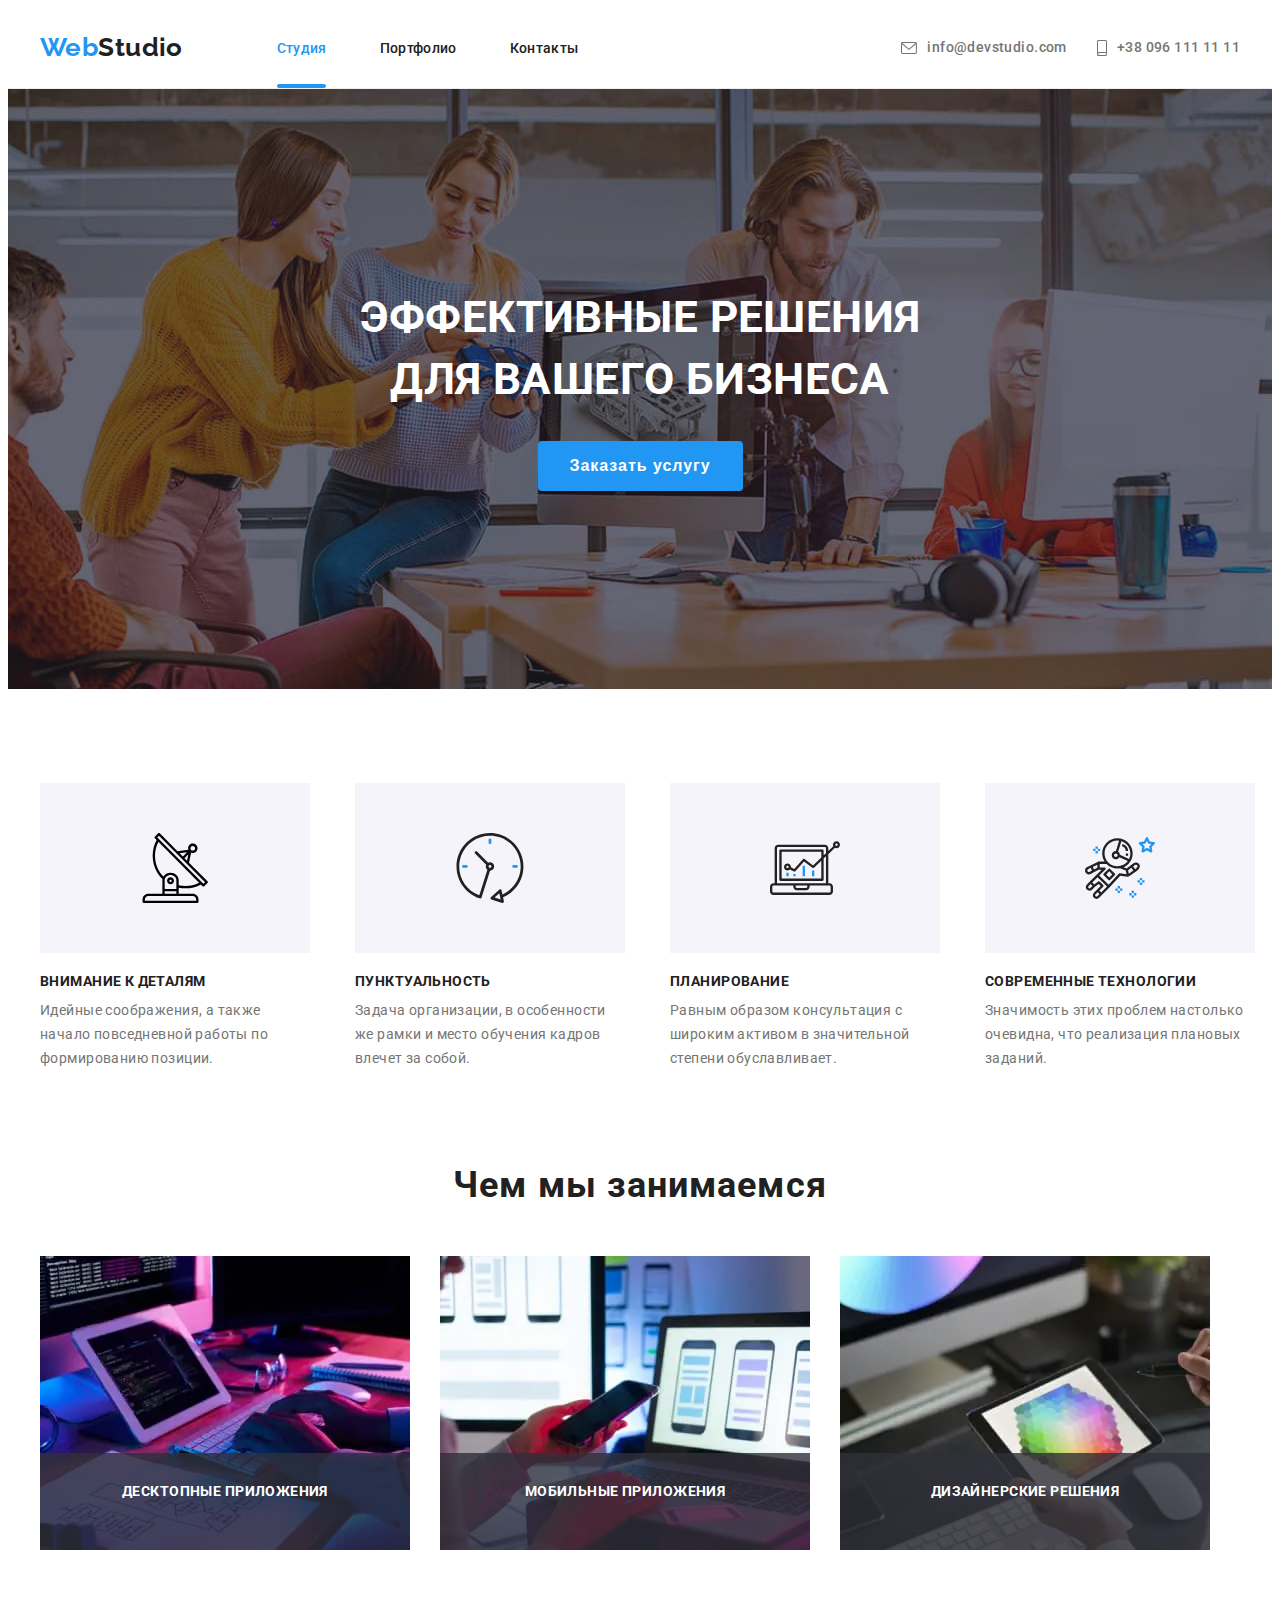
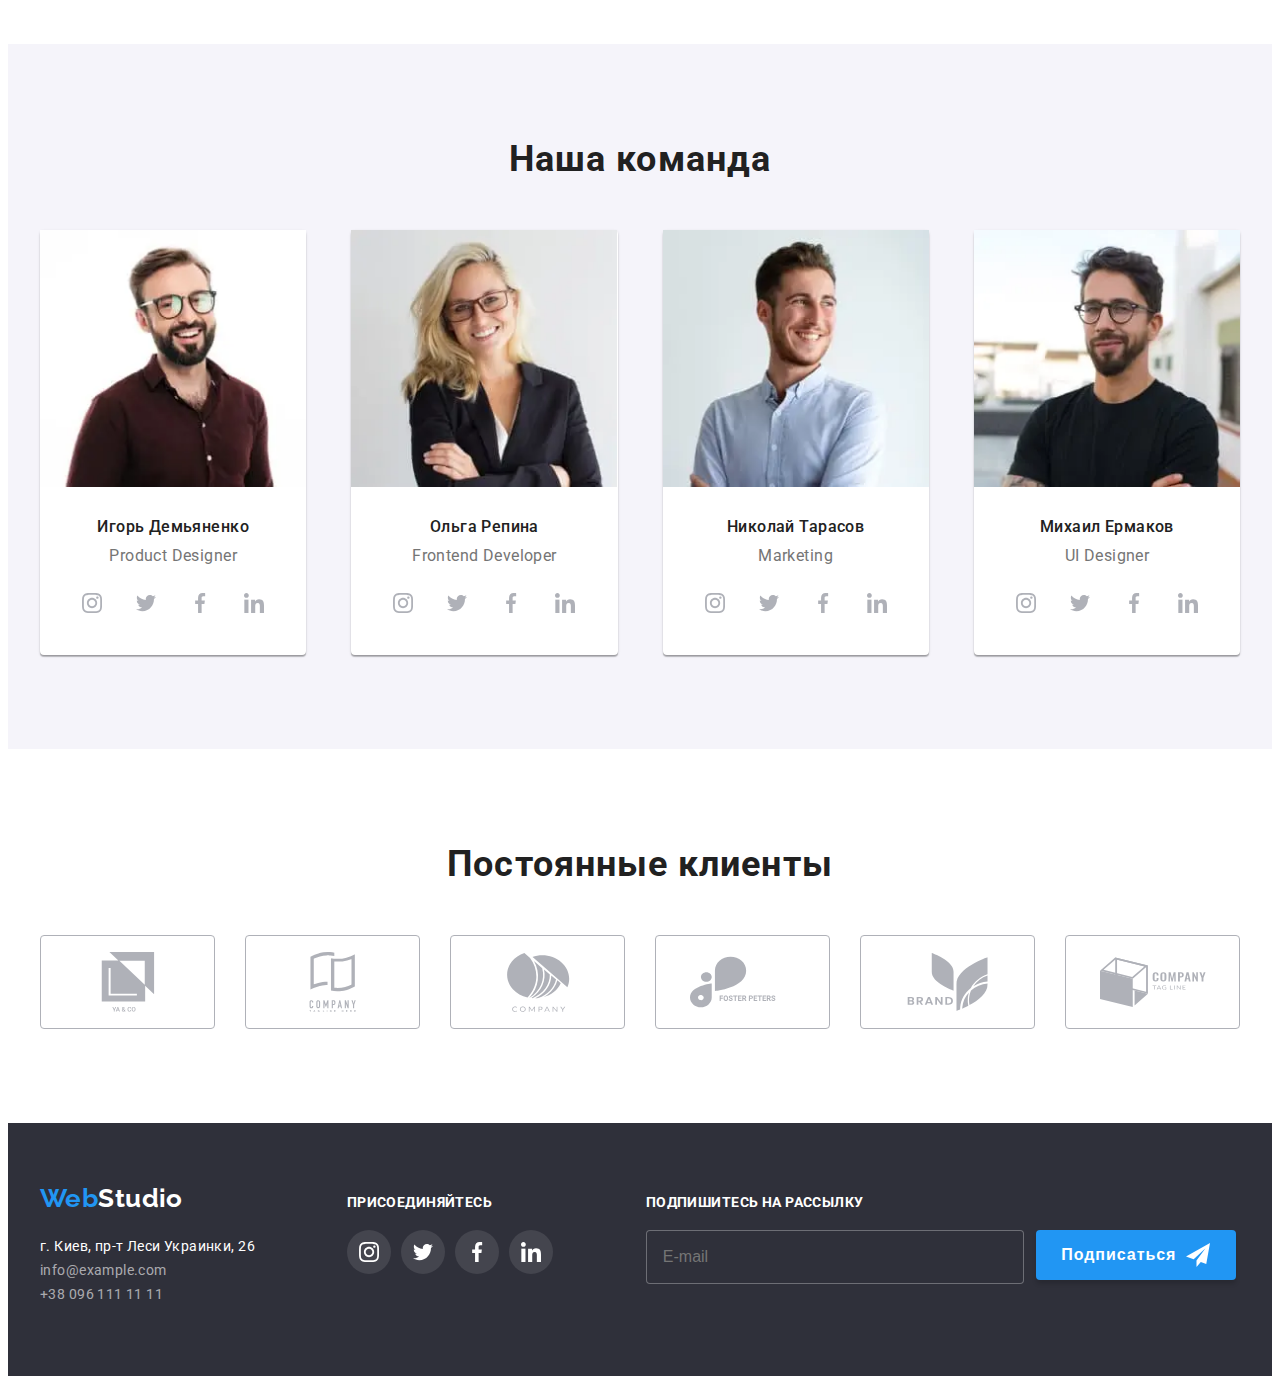
==== commit 9d096295: "add" ====
--- a/index.html
+++ b/index.html
@@ -80,7 +80,7 @@
               </div>
           </div>
             <ul class="header__list">
-               <li>
+               <li class="header__link">
                 <a class="header__contact" href="mailto:info@devstudio.com">
                   <svg class="header__icon" width="16" height="12">
                     <use href="./images/symbol-defs.svg#icon-mail"></use>
@@ -88,7 +88,7 @@
                   info@devstudio.com
                 </a>
                </li>
-               <li>
+               <li class="header__link">
                 <a class="header__contact" href="tel:+380961111111">
                   <svg class="header__icon" width="10" height="16">
                     <use href="./images/symbol-defs.svg#icon-phone"></use>
--- a/css/main.min.css
+++ b/css/main.min.css
@@ -1,2 +1,2 @@
-:root{--primary-font-famili: 'Roboto', sans-serif;--secondary-font-famili: 'Raleway', sans-serif;--primary-text-color: #757575;--secondary-text-color: #212121;--footer-text-color: rgba(255, 255, 255, 0.6);--main-color: #ffffff;--accent-color: #2196f3}.visually-hidden{position:absolute;width:1px;height:1px;margin:-1px;border:0;padding:0;white-space:nowrap;clip-path:inset(100%);clip:rect(0 0 0 0);overflow:hidden}body{font-family:var(--primary-font-famili);font-size:14px;font-style:normal;color:var(--secondary-text-color);line-height:1.71;letter-spacing:0.03em}a{text-decoration:none;color:var(--secondary-text-color)}h1,h2,h3,p{margin-top:0;margin-bottom:0}img{display:block;max-width:100%;height:auto}ul{margin-top:0;margin-bottom:0;padding-left:0;list-style:none}.container{padding-left:15px;padding-right:15px;margin-left:auto;margin-right:auto}@media screen and (min-width: 480px){.container{width:480px}}@media screen and (min-width: 768px){.container{width:768px}}@media screen and (min-width: 1200px){.container{width:1200px}}.top-bottom{padding-top:60px;padding-bottom:60px}@media screen and (min-width: 1200px){.top-bottom{padding-top:94px;padding-bottom:94px}}.header{border-bottom:1px solid;border-color:#eeeeee;height:60px}@media screen and (min-width: 768px){.header{height:80px}}.header__box{display:flex;align-items:center;justify-content:space-between}@media screen and (max-width: 767px){.header__box{padding-top:16px}}@media screen and (min-width: 768px){.header__box{padding-top:21px}}@media screen and (min-width: 1200px){.header__box{padding-top:0}}@media screen and (max-width: 767px){.header__list{display:none}}@media screen and (min-width: 1200px){.header__list{display:flex;margin-left:auto}}.header__contact{color:var(--primary-text-color);font-weight:500;font-size:14px;transition:color 250ms cubic-bezier(0.4, 0, 0.2, 1)}.header__contact:focus,.header__contact:hover{color:var(--accent-color)}@media screen and (min-width: 1200px){.header__contact{display:flex;align-items:center;margin-right:50px}}.header__icon{margin-right:10px;fill:#757575;transition:fill 250ms cubic-bezier(0.4, 0, 0.2, 1)}.header__contact:focus .header__icon,.header__contact:hover .header__icon{fill:var(--accent-color)}.hero{display:flex;align-items:center;justify-content:center;max-width:480px;height:400px;margin:0 auto;background:var(--secondary-text-color);background-repeat:no-repeat;background-position:center;background-size:cover}@media screen and (max-width: 767px){.hero{background-image:linear-gradient(rgba(47,48,58,0.4), rgba(47,48,58,0.4)),url(../images/img-hero/hero-mobile.jpg)}}@media screen and (max-width: 767px) and (min-device-pixel-ratio: 2), screen and (max-width: 767px) and (min-resolution: 192dpi), screen and (max-width: 767px) and (min-resolution: 2dppx){.hero{background-image:linear-gradient(rgba(47,48,58,0.4), rgba(47,48,58,0.4)),url(../images/img-hero/hero-mobile@2x.jpg)}}@media screen and (max-width: 767px) and (min-device-pixel-ratio: 3), screen and (max-width: 767px) and (min-resolution: 288dpi), screen and (max-width: 767px) and (min-resolution: 3dppx){.hero{background-image:linear-gradient(rgba(47,48,58,0.4), rgba(47,48,58,0.4)),url(../images/img-hero/hero-mobile@3x.jpg)}}@media screen and (min-width: 768px){.hero{max-width:768px;background-image:linear-gradient(rgba(47,48,58,0.4), rgba(47,48,58,0.4)),url(../images/img-hero/hero-tablet.jpg)}}@media screen and (min-width: 768px) and (min-device-pixel-ratio: 2), screen and (min-width: 768px) and (min-resolution: 192dpi), screen and (min-width: 768px) and (min-resolution: 2dppx){.hero{background-image:linear-gradient(rgba(47,48,58,0.4), rgba(47,48,58,0.4)),url(../images/img-hero/hero-tablet@2x.jpg)}}@media screen and (min-width: 1200px){.hero{max-width:1600px;height:600px;background-image:linear-gradient(rgba(47,48,58,0.4), rgba(47,48,58,0.4)),url(../images/img-hero/hero-desctop.jpg)}}@media screen and (min-width: 1200px) and (min-device-pixel-ratio: 2), screen and (min-width: 1200px) and (min-resolution: 192dpi), screen and (min-width: 1200px) and (min-resolution: 2dppx){.hero{background-image:linear-gradient(rgba(47,48,58,0.4), rgba(47,48,58,0.4)),url(../images/img-hero/hero-desctop@2x.jpg)}}.hero__text{text-transform:uppercase;max-width:650px;margin:0 auto;text-align:center;color:var(--main-color)}@media screen and (min-width: 480px){.hero__text{width:360px;font-size:26px;line-height:42px}}@media screen and (min-width: 1200px){.hero__text{width:1200px;font-size:44px;line-height:1.4}}.hero__button{display:flex;justify-content:center;margin-top:30px;margin-left:auto;margin-right:auto;padding:10px 32px;border-radius:4px;border:none;cursor:pointer;letter-spacing:0.06em;line-height:30px;font-weight:bold;font-size:16px;color:var(--main-color);background:var(--accent-color);transition:color 250ms cubic-bezier(0.4, 0, 0.2, 1),background 250ms cubic-bezier(0.4, 0, 0.2, 1)}.hero__button:focus,.hero__button:hover{background:#188ce8}@media screen and (max-width: 1199px){.footer .container{text-align:center}}@media screen and (min-width: 1200px){.footer .container{display:flex;align-items:baseline}}.footer{padding-top:60px;padding-bottom:60px;background-color:#2f303a}.footer .studio{font-family:var(--secondary-font-famili);font-weight:bold;font-size:26px;line-height:1.2;color:var(--main-color)}.address{margin-top:20px}@media screen and (min-width: 1200px){.address{width:231px;height:81px}}.adres{font-weight:400;font-style:normal;font-size:14px;line-height:1.7;color:var(--main-color)}.footer-mail .adres{margin-bottom:9px}.adres-text{font-style:normal;font-weight:400;font-size:14px;line-height:1.7;color:var(--footer-text-color)}@media screen and (min-width: 1200px){.footer-addres{margin-right:70px}}@media screen and (max-width: 1199px){.footer-icon{margin-top:60px}}.footer-form{display:flex;margin-top:20px}@media screen and (max-width: 1199px){.footer-form{flex-direction:column;align-items:center}}.footer-input{width:100%;height:50px;font-size:16px;margin-right:12px;background:#2F303A;color:var(--main-color);border-radius:4px;padding-left:16px;border:1px solid rgba(255,255,255,0.3);transition:box-shadow 250ms cubic-bezier(0.4, 0, 0.2, 1)}.footer-input:focus,.footer-input:hover{box-shadow:0px 4px 4px rgba(0,0,0,0.15)}@media screen and (min-width: 768px){.footer-input{max-width:450px}}@media screen and (min-width: 1200px){.footer-input{width:358px}}.footer-submit{display:flex;justify-content:center;align-items:center;width:200px;height:50px;font-weight:700;font-size:16px;line-height:30px;letter-spacing:0.06em;cursor:pointer;background:var(--accent-color);box-shadow:0px 4px 4px rgba(0,0,0,0.15);border-radius:4px;color:#FFFFFF;border:none}@media screen and (max-width: 1199px){.footer-submit{margin-top:20px}}.icon-telegram{margin-left:10px}.footer-list{display:flex;justify-content:center;margin-top:20px}.people-info-footer{display:flex;align-items:center;justify-content:center;width:44px;height:44px;border-radius:50%;background-color:rgba(255,255,255,0.1);transition:background-color 250ms cubic-bezier(0.4, 0, 0.2, 1)}.people-info-footer:focus,.people-info-footer:hover{background-color:var(--accent-color)}.links-footer{fill:#fff}.footer-info{font-weight:bold;font-size:14px;line-height:16px;text-transform:uppercase;color:#ffffff}@media screen and (min-width: 768px){.footer-box{display:flex;justify-content:space-around;align-items:baseline}}@media screen and (min-width: 1200px){.footer-box{margin-right:93px}}.backdrop{position:fixed;top:0;left:0;width:100vw;height:100vh;background-color:rgba(0,0,0,0.2)}.backdrop.is-hidden{opacity:0;visibility:hidden;pointer-events:none}.modal{position:absolute;width:100vw;top:50%;left:50%;transform:translate(-50%, -50%);background-color:#FFFFFF;border-radius:4px;padding:40px;box-shadow:0px 1px 3px rgba(0,0,0,0.12),0px 1px 1px rgba(0,0,0,0.14),0px 2px 1px rgba(0,0,0,0.2);transition:background-color 250ms cubic-bezier(0.4, 0, 0.2, 1)}@media screen and (min-width: 480px){.modal{width:450px}}.modal-close-btn{position:absolute;top:8px;right:8px;padding:6px;display:flex;justify-content:center;align-items:center;cursor:pointer;width:30px;height:30px;border-radius:50%;border:1px solid rgba(0,0,0,0.1);background-color:transparent}.modal-close-btn:focus,.modal-close-btn:hover{fill:var(--accent-color)}.modal-title{font-weight:700;margin-bottom:12px;font-size:20px;text-align:center;letter-spacing:0.03em}.form-modal{display:flex;flex-direction:column}.label-modal{position:relative;margin-bottom:10px;font-weight:400;font-size:12px;line-height:14px;letter-spacing:0.01em;color:var(--primary-text-color)}.input-modal{width:100%;height:40px;border:1px solid rgba(33,33,33,0.2);box-sizing:border-box;border-radius:4px;margin-top:4px;padding-left:42px;outline:transparent;transition:border 250ms cubic-bezier(0.4, 0, 0.2, 1)}.input-modal:focus,.input-modal:hover{border:1px solid #2196F3;cursor:pointer}.input-modal:not(:placeholder-shown){border:1px solid #2196F3}.input-icon{display:block;transition:fill 250ms cubic-bezier(0.4, 0, 0.2, 1)}.input-icon:focus,.input-icon:hover{fill:var(--accent-color)}.svg-modal{position:absolute;top:50%;left:12px}.input-modal:not(:placeholder-shown)+.svg-modal{fill:var(--accent-color)}.textarea-modal{display:block;width:100%;height:120px;border:1px solid rgba(33,33,33,0.2);border-radius:4px;margin-top:4px;padding:12px 16px;outline:transparent;resize:none;transition:border 250ms cubic-bezier(0.4, 0, 0.2, 1)}.textarea-modal:focus,.textarea-modal:hover{border:1px solid #2196F3;cursor:pointer}.textarea-modal::placeholder{font-size:12px;line-height:1.17;letter-spacing:0.01em;color:rgba(117,117,117,0.5)}.textarea-modal:not(:placeholder-shown){border:1px solid #2196F3}.coment{margin-bottom:20px}.checkbox-modal{margin-bottom:30px;letter-spacing:0.03em;color:var(--primary-text-color);font-size:12px}.contract-chek{display:inline-block}.contract-chek::before{display:inline-block;content:"";width:16px;height:15px;border:2px solid var(--secondary-text-color);border-radius:2px;margin-right:7px;cursor:pointer;transition:border-color 250ms cubic-bezier(0.4, 0, 0.2, 1),background-color 250ms cubic-bezier(0.4, 0, 0.2, 1)}@media screen and (min-width: 480px){.contract-chek{display:flex;align-items:center;justify-content:center}}.icon-chekbox:checked+.contract-chek::before{background-color:var(--accent-color);border-color:var(--accent-color);background-image:url(../images/Vector.svg);background-position:center;background-size:contain}.chekbox-text{color:var(--accent-color);text-decoration-line:underline}@media screen and (max-width: 767px){.chekbox-text{font-size:12px}}.button-modal{min-width:200px;padding-top:10px;padding-bottom:10px;align-self:center;font-weight:700;font-size:16px;line-height:30px;letter-spacing:0.06em;cursor:pointer;background:var(--accent-color);box-shadow:0px 4px 4px rgba(0,0,0,0.15);border-radius:4px;color:#FFFFFF;border:none}@media screen and (min-width: 1200px){.section-portfolio{padding-top:94px}}.button-portfolio{font-family:inherit;padding:6px 22px;cursor:pointer;border:none;font-weight:500;font-size:16px;line-height:1.6;text-align:center;background:#f5f4fa;color:var(--secondary-text-color);border-radius:4px;transition:color 250ms cubic-bezier(0.4, 0, 0.2, 1),background 250ms cubic-bezier(0.4, 0, 0.2, 1),box-shadow 250ms cubic-bezier(0.4, 0, 0.2, 1)}.button-portfolio:focus,.button-portfolio:hover{color:var(--main-color);background:var(--accent-color);box-shadow:0px 2px rgba(0,0,0,0.12),0px 3px rgba(0,0,0,0.1),0px 1px rgba(0,0,0,0.08)}.title-portfolio{font-weight:700;font-size:18px;line-height:2;color:var(--secondary-text-color)}.paragraf-portfolio{font-size:16px;line-height:1.8;color:var(--primary-text-color);margin-top:4px}@media screen and (min-width: 1200px){.section-portfolio .list-menu{display:flex;justify-content:center;margin-bottom:50px}}.list-portfolio{margin-bottom:15px}.list-portfolio:not(:last-child){margin-right:8px}@media screen and (min-width: 1200px){.img-portfolio{padding-bottom:94px}}@media screen and (min-width: 1200px){.img-portfolio .list{display:flex;flex-wrap:wrap;margin-left:-30px;margin-top:-30px}}.img-list{cursor:pointer;transition:box-shadow 250ms cubic-bezier(0.4, 0, 0.2, 1)}.img-list:focus,.img-list:hover{box-shadow:0px 1px 1px rgba(0,0,0,0.12),0px 4px 4px rgba(0,0,0,0.06),1px 4px 6px rgba(0,0,0,0.16)}@media screen and (max-width: 767px){.img-list:not(:last-child){margin-bottom:30px}}@media screen and (min-width: 1200px){.img-list{margin-left:30px;margin-top:30px}}.content-portfolio{padding:24px 20px;border:1px solid;border-color:#eeeeee;border-top:none}.list-menu{display:flex;flex-wrap:wrap;margin-bottom:25px}@media screen and (min-width: 768px){.list-menu{justify-content:center}}@media screen and (min-width: 768px){.portfolio-list{display:flex;flex-wrap:wrap;margin:-15px}.img-list{flex-basis:calc(100% / 2 - 30px);margin:15px}}.mobile-menu{position:absolute;top:0;left:0;width:100%;height:100vh;overflow:auto;background:#FFFFFF;box-shadow:0px 4px 8px rgba(0,0,0,0.04),0px 2px 4px rgba(0,0,0,0.08),0px 1px 3px rgba(0,0,0,0.16);z-index:999;opacity:0;visibility:hidden;pointer-events:none;transition:opacity 250ms cubic-bezier(0.4, 0, 0.2, 1),visibility 250ms cubic-bezier(0.4, 0, 0.2, 1)}.mobile-menu.is-open{opacity:1;visibility:visible;pointer-events:auto}.mobile-menu-btn__icon{fill:#000000}.mobile-menu-btn__icon:focus,.mobile-menu-btn__icon:hover{fill:var(--accent-color)}.mobile-menu-btn{background-color:transparent;border:none;padding:0;line-height:0}.mobile-menu__close-btn{position:absolute;top:17px;right:15px;background-color:transparent;border:none;padding:0;line-height:0}.mobile-menu__close-btn:focus,.mobile-menu__close-btn:hover{fill:var(--accent-color)}.mobile-menu__container{position:relative;padding:48px 40px}.mobile-menu__list:not(:last-child){margin-bottom:32px}.mobile-menu__nav{font-weight:500;font-size:40px;line-height:47px;letter-spacing:0.02em;color:#212121}.mobile-menu__nav:hover{color:var(--accent-color)}.mobile-menu__item{margin-top:302px}.mobile-menu__number{font-weight:500;font-size:34px;line-height:40px;letter-spacing:0.02em;color:#2196F3}.mobile-menu__mail{font-weight:500;font-size:24px;line-height:28px;letter-spacing:0.02em;color:#757575}.mobile-item{display:flex;flex-wrap:wrap;margin-top:64px}.mobile-links{font-weight:500;font-size:18px;line-height:22px;letter-spacing:0.02em;color:#2196F3}.mobile-list:not(:last-child){padding-right:10px;margin-right:10px;border-right:1px solid rgba(33,33,33,0.2)}@media screen and (min-width: 768px){.mobile-menu-btn{display:none}}.studio{font-family:var(--secondary-font-famili);font-weight:bold;font-size:26px;line-height:1.2}@media screen and (min-width: 1200px){.studio{padding-top:24px;padding-bottom:25px;margin-right:94px}}.web{color:var(--accent-color);font-weight:bold;font-size:26px;line-height:1.2}.title-section{margin-bottom:30px;font-size:28px;text-align:center;color:var(--secondary-text-color);letter-spacing:0.03em}@media screen and (min-width: 1200px){.title-section{margin-bottom:50px;font-size:36px;line-height:42px}}.title-info{margin-bottom:10px;font-weight:bold;font-size:14px;line-height:16px;text-transform:uppercase;color:var(--secondary-text-color)}@media screen and (max-width: 767px){.title-info{text-align:center}}.nanavigation{font-weight:500;font-size:14px;line-height:16px}@media screen and (max-width: 767px){.nanavigation{display:none}}.nanavigation__list{position:relative;display:inline-block;cursor:pointer}.nanavigation__list:not(:last-child){margin-right:50px}.nanavigation__info{position:relative;letter-spacing:0.02em;transition:color 250ms cubic-bezier(0.4, 0, 0.2, 1)}.nanavigation__info:focus,.nanavigation__info:hover{color:var(--accent-color)}.nanavigation__line{color:var(--accent-color);transition:color 250ms cubic-bezier(0.4, 0, 0.2, 1)}.nanavigation__line::after{content:"";position:absolute;left:0;bottom:-28px;width:100%;height:4px;background:#2196f3;border-radius:2px;transition:background 250ms cubic-bezier(0.4, 0, 0.2, 1)}@media screen and (min-width: 1200px){.nanavigation__line::after{bottom:-32px}}.paragraf-info{font-weight:400;font-size:14px;line-height:1.7;color:var(--primary-text-color)}@media screen and (min-width: 1200px){.paragraf-info{width:270px}}@media screen and (max-width: 1199px){.work{display:none}}@media screen and (min-width: 1200px){.work{padding-bottom:94px}}@media screen and (min-width: 1200px){.work .list{display:flex;margin-top:50px}}.img-box{position:relative}.img-box:not(:last-child){margin-right:30px}.text-img-box{position:absolute;bottom:0;left:0;width:370px;height:70px;padding-top:27px;font-weight:700;text-align:center;letter-spacing:0.03em;text-transform:uppercase;color:var(--main-color);background:rgba(47,48,58,0.8)}.people{background:#f5f4fa}.people .name{text-align:center;font-weight:500;font-size:16px;line-height:1.2}@media screen and (min-width: 1200px){.people .list{display:flex}}.people-name{padding-top:30px;padding-bottom:30px}.people-card{background:#fff;border-radius:4px;box-shadow:0px 1px 3px rgba(0,0,0,0.12),0px 1px 1px rgba(0,0,0,0.14),0px 2px 1px rgba(0,0,0,0.2)}@media screen and (max-width: 767px){.people-card:not(:last-child){margin-bottom:30px}}@media screen and (min-width: 768px){.people-card{flex-basis:calc(100% / 2 - 30px);margin:15px}}@media screen and (min-width: 1200px){.people-card:not(:last-child){margin-right:30px}}.links-people{display:flex;justify-content:center;margin-top:16px}@media screen and (min-width: 1200px){.links-people{display:flex;justify-content:center;margin-top:16px}}.people-info{display:flex;align-items:center;justify-content:center;width:44px;height:44px;background-color:#fff;border-radius:50%;transition:background-color 250ms cubic-bezier(0.4, 0, 0.2, 1)}.people-info:focus,.people-info:hover{background-color:var(--accent-color)}.links{fill:#afb1b8;transition:fill 250ms cubic-bezier(0.4, 0, 0.2, 1)}.people-info:hover .links,.people-info:focus .links{fill:var(--main-color)}.people-list-item:not(:last-child){margin-right:10px}.prof{text-align:center;margin-top:10px;font-size:16px;line-height:1.2;color:var(--primary-text-color)}@media screen and (min-width: 768px){.people-container{display:flex;flex-wrap:wrap;margin:-15px}}@media screen and (min-width: 1200px){.people-container{flex-wrap:nowrap}}.group{display:flex;justify-content:center;align-items:center;padding-top:25px;padding-bottom:25px;height:120px;margin-bottom:30px;background:#f5f4fa}@media screen and (min-width: 768px){.group{width:354px}}@media screen and (min-width: 1200px){.group{width:270px;margin-bottom:20px}}@media screen and (min-width: 1200px){.info .list{display:flex}}@media screen and (max-width: 767px){.list-info:not(:last-child){margin-bottom:30px}}@media screen and (min-width: 768px){.list-info{flex-basis:calc(100% / 2 - 30px);margin:15px}}@media screen and (min-width: 1200px){.list-info:not(:last-child){margin-right:30px}}@media screen and (min-width: 768px){.group-list{display:flex;flex-wrap:wrap;margin:-15px}}@media screen and (min-width: 1200px){.group-list{flex-wrap:nowrap}}@media screen and (min-width: 768px){.list-info{width:354px}}.group-client{display:flex;flex-wrap:wrap;background:#fff;margin:-15px}@media screen and (min-width: 1200px){.group-client{flex-wrap:nowrap}}.client{display:flex;justify-content:center;align-items:center;width:210px;height:92px;border:1px solid;border-color:#afb1b8;border-radius:4px;flex-basis:calc(100% / 2 - 30px);margin:15px;transition:border-color 250ms cubic-bezier(0.4, 0, 0.2, 1)}.client:focus,.client:hover{border-color:var(--accent-color)}@media screen and (min-width: 768px){.client{flex-basis:calc(100% / 3 - 30px)}}.clients-icon{fill:#afb1b8;transition:fill 250ms cubic-bezier(0.4, 0, 0.2, 1)}.group-info:focus .clients-icon,.group-info:hover .clients-icon{fill:var(--accent-color)}.group-info{width:170px;height:92px;display:flex;justify-content:center;align-items:center}.img-overlay{position:relative;overflow:hidden}.overlay{position:absolute;top:0;left:0;width:100%;height:100%;padding:63px 24px;font-style:normal;font-weight:400;font-size:18px;line-height:28px;color:var(--main-color);background:rgba(33,150,243,0.9);transform:translateY(100%);transition:transform 250ms cubic-bezier(0.4, 0, 0.2, 1)}.img-overlay-list:focus .overlay,.img-overlay-list:hover .overlay,.img-overlay:focus .overlay,.img-overlay:hover .overlay{transform:translateY(0)}
+:root{--primary-font-famili: 'Roboto', sans-serif;--secondary-font-famili: 'Raleway', sans-serif;--primary-text-color: #757575;--secondary-text-color: #212121;--footer-text-color: rgba(255, 255, 255, 0.6);--main-color: #ffffff;--accent-color: #2196f3}.visually-hidden{position:absolute;width:1px;height:1px;margin:-1px;border:0;padding:0;white-space:nowrap;clip-path:inset(100%);clip:rect(0 0 0 0);overflow:hidden}body{font-family:var(--primary-font-famili);font-size:14px;font-style:normal;color:var(--secondary-text-color);line-height:1.71;letter-spacing:0.03em}a{text-decoration:none;color:var(--secondary-text-color)}h1,h2,h3,p{margin-top:0;margin-bottom:0}img{display:block;max-width:100%;height:auto}ul{margin-top:0;margin-bottom:0;padding-left:0;list-style:none}.container{padding-left:15px;padding-right:15px;margin-left:auto;margin-right:auto}@media screen and (min-width: 480px){.container{width:480px}}@media screen and (min-width: 768px){.container{width:768px}}@media screen and (min-width: 1200px){.container{width:1200px}}.top-bottom{padding-top:60px;padding-bottom:60px}@media screen and (min-width: 1200px){.top-bottom{padding-top:94px;padding-bottom:94px}}.header{border-bottom:1px solid;border-color:#eeeeee;height:60px}@media screen and (min-width: 768px){.header{height:80px}}.header__box{display:flex;align-items:center;justify-content:space-between}@media screen and (max-width: 767px){.header__box{padding-top:16px}}@media screen and (min-width: 768px){.header__box{padding-top:21px}}@media screen and (min-width: 1200px){.header__box{padding-top:0}}@media screen and (max-width: 767px){.header__list{display:none}}@media screen and (min-width: 1200px){.header__list{display:flex;margin-left:auto}}.header__contact{color:var(--primary-text-color);font-weight:500;font-size:14px;transition:color 250ms cubic-bezier(0.4, 0, 0.2, 1)}.header__contact:focus,.header__contact:hover{color:var(--accent-color)}@media screen and (min-width: 1200px){.header__contact{display:flex;align-items:center}}@media screen and (min-width: 1200px){.header__link:not(:last-child){margin-right:30px}}.header__icon{margin-right:10px;fill:#757575;transition:fill 250ms cubic-bezier(0.4, 0, 0.2, 1)}.header__contact:focus .header__icon,.header__contact:hover .header__icon{fill:var(--accent-color)}.hero{display:flex;align-items:center;justify-content:center;max-width:480px;height:400px;margin:0 auto;background:var(--secondary-text-color);background-repeat:no-repeat;background-position:center;background-size:cover}@media screen and (max-width: 767px){.hero{background-image:linear-gradient(rgba(47,48,58,0.4), rgba(47,48,58,0.4)),url(../images/img-hero/hero-mobile.jpg)}}@media screen and (max-width: 767px) and (min-device-pixel-ratio: 2), screen and (max-width: 767px) and (min-resolution: 192dpi), screen and (max-width: 767px) and (min-resolution: 2dppx){.hero{background-image:linear-gradient(rgba(47,48,58,0.4), rgba(47,48,58,0.4)),url(../images/img-hero/hero-mobile@2x.jpg)}}@media screen and (max-width: 767px) and (min-device-pixel-ratio: 3), screen and (max-width: 767px) and (min-resolution: 288dpi), screen and (max-width: 767px) and (min-resolution: 3dppx){.hero{background-image:linear-gradient(rgba(47,48,58,0.4), rgba(47,48,58,0.4)),url(../images/img-hero/hero-mobile@3x.jpg)}}@media screen and (min-width: 768px){.hero{max-width:768px;background-image:linear-gradient(rgba(47,48,58,0.4), rgba(47,48,58,0.4)),url(../images/img-hero/hero-tablet.jpg)}}@media screen and (min-width: 768px) and (min-device-pixel-ratio: 2), screen and (min-width: 768px) and (min-resolution: 192dpi), screen and (min-width: 768px) and (min-resolution: 2dppx){.hero{background-image:linear-gradient(rgba(47,48,58,0.4), rgba(47,48,58,0.4)),url(../images/img-hero/hero-tablet@2x.jpg)}}@media screen and (min-width: 1200px){.hero{max-width:1600px;height:600px;background-image:linear-gradient(rgba(47,48,58,0.4), rgba(47,48,58,0.4)),url(../images/img-hero/hero-desktop.jpg)}}@media screen and (min-width: 1200px) and (min-device-pixel-ratio: 2), screen and (min-width: 1200px) and (min-resolution: 192dpi), screen and (min-width: 1200px) and (min-resolution: 2dppx){.hero{background-image:linear-gradient(rgba(47,48,58,0.4), rgba(47,48,58,0.4)),url(../images/img-hero/hero-desktop@2x.jpg)}}.hero__text{text-transform:uppercase;max-width:650px;margin:0 auto;text-align:center;color:var(--main-color)}@media screen and (min-width: 480px){.hero__text{width:360px;font-size:26px;line-height:42px}}@media screen and (min-width: 1200px){.hero__text{width:1200px;font-size:44px;line-height:1.4}}.hero__button{display:flex;justify-content:center;margin-top:30px;margin-left:auto;margin-right:auto;padding:10px 32px;border-radius:4px;border:none;cursor:pointer;letter-spacing:0.06em;line-height:30px;font-weight:bold;font-size:16px;color:var(--main-color);background:var(--accent-color);transition:color 250ms cubic-bezier(0.4, 0, 0.2, 1),background 250ms cubic-bezier(0.4, 0, 0.2, 1)}.hero__button:focus,.hero__button:hover{background:#188ce8}@media screen and (max-width: 1199px){.footer .container{text-align:center}}@media screen and (min-width: 1200px){.footer .container{display:flex;align-items:baseline}}.footer{padding-top:60px;padding-bottom:60px;background-color:#2f303a}.footer .studio{font-family:var(--secondary-font-famili);font-weight:bold;font-size:26px;line-height:1.2;color:var(--main-color)}.address{margin-top:20px}@media screen and (min-width: 1200px){.address{width:231px;height:81px}}.adres{font-weight:400;font-style:normal;font-size:14px;line-height:1.7;color:var(--main-color)}.footer-mail .adres{margin-bottom:9px}.adres-text{font-style:normal;font-weight:400;font-size:14px;line-height:1.7;color:var(--footer-text-color)}@media screen and (min-width: 1200px){.footer-addres{margin-right:70px}}@media screen and (max-width: 1199px){.footer-icon{margin-top:60px}}.footer-form{display:flex;margin-top:20px}@media screen and (max-width: 1199px){.footer-form{flex-direction:column;align-items:center}}.footer-input{width:100%;height:50px;font-size:16px;margin-right:12px;background:#2F303A;color:var(--main-color);border-radius:4px;padding-left:16px;border:1px solid rgba(255,255,255,0.3);transition:box-shadow 250ms cubic-bezier(0.4, 0, 0.2, 1)}.footer-input:focus,.footer-input:hover{box-shadow:0px 4px 4px rgba(0,0,0,0.15)}@media screen and (min-width: 768px){.footer-input{max-width:450px}}@media screen and (min-width: 1200px){.footer-input{width:358px}}.footer-submit{display:flex;justify-content:center;align-items:center;width:200px;height:50px;font-weight:700;font-size:16px;line-height:30px;letter-spacing:0.06em;cursor:pointer;background:var(--accent-color);box-shadow:0px 4px 4px rgba(0,0,0,0.15);border-radius:4px;color:#FFFFFF;border:none}@media screen and (max-width: 1199px){.footer-submit{margin-top:20px}}.icon-telegram{margin-left:10px}.footer-list{display:flex;justify-content:center;margin-top:20px}.people-info-footer{display:flex;align-items:center;justify-content:center;width:44px;height:44px;border-radius:50%;background-color:rgba(255,255,255,0.1);transition:background-color 250ms cubic-bezier(0.4, 0, 0.2, 1)}.people-info-footer:focus,.people-info-footer:hover{background-color:var(--accent-color)}.links-footer{fill:#fff}.footer-info{font-weight:bold;font-size:14px;line-height:16px;text-transform:uppercase;color:#ffffff}@media screen and (min-width: 768px){.footer-box{display:flex;justify-content:space-around;align-items:baseline}}@media screen and (min-width: 1200px){.footer-box{margin-right:93px}}.backdrop{position:fixed;top:0;left:0;width:100vw;height:100vh;background-color:rgba(0,0,0,0.2)}.backdrop.is-hidden{opacity:0;visibility:hidden;pointer-events:none}.modal{position:absolute;width:100vw;top:50%;left:50%;transform:translate(-50%, -50%);background-color:#FFFFFF;border-radius:4px;padding:40px;box-shadow:0px 1px 3px rgba(0,0,0,0.12),0px 1px 1px rgba(0,0,0,0.14),0px 2px 1px rgba(0,0,0,0.2);transition:background-color 250ms cubic-bezier(0.4, 0, 0.2, 1)}@media screen and (min-width: 480px){.modal{width:450px}}@media screen and (min-width: 1200px){.modal{width:528px}}.modal-close-btn{position:absolute;top:8px;right:8px;padding:6px;display:flex;justify-content:center;align-items:center;cursor:pointer;width:30px;height:30px;border-radius:50%;border:1px solid rgba(0,0,0,0.1);background-color:transparent}.modal-close-btn:focus,.modal-close-btn:hover{fill:var(--accent-color)}.modal-title{font-weight:700;margin-bottom:12px;font-size:20px;text-align:center;letter-spacing:0.03em}.form-modal{display:flex;flex-direction:column}.label-modal{position:relative;margin-bottom:10px;font-weight:400;font-size:12px;line-height:14px;letter-spacing:0.01em;color:var(--primary-text-color)}.input-modal{width:100%;height:40px;border:1px solid rgba(33,33,33,0.2);box-sizing:border-box;border-radius:4px;margin-top:4px;padding-left:42px;outline:transparent;transition:border 250ms cubic-bezier(0.4, 0, 0.2, 1)}.input-modal:focus,.input-modal:hover{border:1px solid #2196F3;cursor:pointer}.input-modal:not(:placeholder-shown){border:1px solid #2196F3}.input-icon{display:block;transition:fill 250ms cubic-bezier(0.4, 0, 0.2, 1)}.input-icon:focus,.input-icon:hover{fill:var(--accent-color)}.svg-modal{position:absolute;top:50%;left:12px}.input-modal:not(:placeholder-shown)+.svg-modal{fill:var(--accent-color)}.textarea-modal{display:block;width:100%;height:120px;border:1px solid rgba(33,33,33,0.2);border-radius:4px;margin-top:4px;padding:12px 16px;outline:transparent;resize:none;transition:border 250ms cubic-bezier(0.4, 0, 0.2, 1)}.textarea-modal:focus,.textarea-modal:hover{border:1px solid #2196F3;cursor:pointer}.textarea-modal::placeholder{font-size:12px;line-height:1.17;letter-spacing:0.01em;color:rgba(117,117,117,0.5)}.textarea-modal:not(:placeholder-shown){border:1px solid #2196F3}.coment{margin-bottom:20px}.checkbox-modal{margin-bottom:30px;letter-spacing:0.03em;color:var(--primary-text-color);font-size:12px}.contract-chek{display:inline-block}.contract-chek::before{display:inline-block;content:"";width:16px;height:15px;border:2px solid var(--secondary-text-color);border-radius:2px;margin-right:7px;cursor:pointer;transition:border-color 250ms cubic-bezier(0.4, 0, 0.2, 1),background-color 250ms cubic-bezier(0.4, 0, 0.2, 1)}@media screen and (min-width: 480px){.contract-chek{display:flex;align-items:center;justify-content:center}}.icon-chekbox:checked+.contract-chek::before{background-color:var(--accent-color);border-color:var(--accent-color);background-image:url(../images/Vector.svg);background-position:center;background-size:contain}.chekbox-text{color:var(--accent-color);text-decoration-line:underline}@media screen and (max-width: 767px){.chekbox-text{font-size:12px}}@media screen and (min-width: 1200px){.chekbox-text{font-size:14px}}.button-modal{min-width:200px;padding-top:10px;padding-bottom:10px;align-self:center;font-weight:700;font-size:16px;line-height:30px;letter-spacing:0.06em;cursor:pointer;background:var(--accent-color);box-shadow:0px 4px 4px rgba(0,0,0,0.15);border-radius:4px;color:#FFFFFF;border:none}.button-portfolio{font-family:inherit;padding:6px 22px;cursor:pointer;border:none;font-weight:500;font-size:16px;line-height:1.6;text-align:center;background:#f5f4fa;color:var(--secondary-text-color);border-radius:4px;transition:color 250ms cubic-bezier(0.4, 0, 0.2, 1),background 250ms cubic-bezier(0.4, 0, 0.2, 1),box-shadow 250ms cubic-bezier(0.4, 0, 0.2, 1)}.button-portfolio:focus,.button-portfolio:hover{color:var(--main-color);background:var(--accent-color);box-shadow:0px 2px rgba(0,0,0,0.12),0px 3px rgba(0,0,0,0.1),0px 1px rgba(0,0,0,0.08)}.title-portfolio{font-weight:700;font-size:18px;line-height:2;color:var(--secondary-text-color)}.paragraf-portfolio{font-size:16px;line-height:1.8;color:var(--primary-text-color);margin-top:4px}@media screen and (min-width: 1200px){.section-portfolio .list-menu{display:flex;justify-content:center;margin-bottom:50px}}.list-portfolio{margin-bottom:15px}.list-portfolio:not(:last-child){margin-right:8px}@media screen and (min-width: 1200px){.img-portfolio .list{display:flex;flex-wrap:wrap}}.img-list{cursor:pointer;transition:box-shadow 250ms cubic-bezier(0.4, 0, 0.2, 1)}.img-list:focus,.img-list:hover{box-shadow:0px 1px 1px rgba(0,0,0,0.12),0px 4px 4px rgba(0,0,0,0.06),1px 4px 6px rgba(0,0,0,0.16)}@media screen and (max-width: 767px){.img-list:not(:last-child){margin-bottom:30px}}@media screen and (min-width: 1200px){.img-list{margin-left:30px;margin-top:30px}}.content-portfolio{padding:24px 20px;border:1px solid;border-color:#eeeeee;border-top:none}.list-menu{display:flex;flex-wrap:wrap;margin-bottom:25px}@media screen and (min-width: 768px){.list-menu{justify-content:center}}@media screen and (min-width: 768px){.portfolio-list{display:flex;flex-wrap:wrap;margin:-15px}.img-list{flex-basis:calc(100% / 2 - 30px);margin:15px}}@media screen and (min-width: 1200px){.img-list{flex-basis:calc(100% / 3 - 30px)}}.mobile-menu{position:absolute;top:0;left:0;width:100%;height:100vh;overflow:auto;background:#FFFFFF;box-shadow:0px 4px 8px rgba(0,0,0,0.04),0px 2px 4px rgba(0,0,0,0.08),0px 1px 3px rgba(0,0,0,0.16);z-index:999;opacity:0;visibility:hidden;pointer-events:none;transition:opacity 250ms cubic-bezier(0.4, 0, 0.2, 1),visibility 250ms cubic-bezier(0.4, 0, 0.2, 1)}.mobile-menu.is-open{opacity:1;visibility:visible;pointer-events:auto}.mobile-menu-btn__icon{fill:#000000}.mobile-menu-btn__icon:focus,.mobile-menu-btn__icon:hover{fill:var(--accent-color)}.mobile-menu-btn{background-color:transparent;border:none;padding:0;line-height:0}.mobile-menu__close-btn{position:absolute;top:17px;right:15px;background-color:transparent;border:none;padding:0;line-height:0}.mobile-menu__close-btn:focus,.mobile-menu__close-btn:hover{fill:var(--accent-color)}.mobile-menu__container{position:relative;padding:48px 40px}.mobile-menu__list:not(:last-child){margin-bottom:32px}.mobile-menu__nav{font-weight:500;font-size:40px;line-height:47px;letter-spacing:0.02em;color:#212121}.mobile-menu__nav:hover{color:var(--accent-color)}.mobile-menu__item{margin-top:302px}.mobile-menu__number{font-weight:500;font-size:34px;line-height:40px;letter-spacing:0.02em;color:#2196F3}.mobile-menu__mail{font-weight:500;font-size:24px;line-height:28px;letter-spacing:0.02em;color:#757575}.mobile-item{display:flex;flex-wrap:wrap;margin-top:64px}.mobile-links{font-weight:500;font-size:18px;line-height:22px;letter-spacing:0.02em;color:#2196F3}.mobile-list:not(:last-child){padding-right:10px;margin-right:10px;border-right:1px solid rgba(33,33,33,0.2)}@media screen and (min-width: 768px){.mobile-menu-btn{display:none}}.studio{font-family:var(--secondary-font-famili);font-weight:bold;font-size:26px;line-height:1.2}@media screen and (min-width: 1200px){.studio{padding-top:24px;padding-bottom:25px;margin-right:94px}}.web{color:var(--accent-color);font-weight:bold;font-size:26px;line-height:1.2}.title-section{margin-bottom:30px;font-size:28px;text-align:center;color:var(--secondary-text-color);letter-spacing:0.03em}@media screen and (min-width: 1200px){.title-section{margin-bottom:50px;font-size:36px;line-height:42px}}.title-info{margin-bottom:10px;font-weight:bold;font-size:14px;line-height:16px;text-transform:uppercase;color:var(--secondary-text-color)}@media screen and (max-width: 767px){.title-info{text-align:center}}.nanavigation{font-weight:500;font-size:14px;line-height:16px}@media screen and (max-width: 767px){.nanavigation{display:none}}.nanavigation__list{position:relative;display:inline-block;cursor:pointer}.nanavigation__list:not(:last-child){margin-right:50px}.nanavigation__info{position:relative;letter-spacing:0.02em;transition:color 250ms cubic-bezier(0.4, 0, 0.2, 1)}.nanavigation__info:focus,.nanavigation__info:hover{color:var(--accent-color)}.nanavigation__line{color:var(--accent-color);transition:color 250ms cubic-bezier(0.4, 0, 0.2, 1)}.nanavigation__line::after{content:"";position:absolute;left:0;bottom:-28px;width:100%;height:4px;background:#2196f3;border-radius:2px;transition:background 250ms cubic-bezier(0.4, 0, 0.2, 1)}@media screen and (min-width: 1200px){.nanavigation__line::after{bottom:-32px}}.paragraf-info{font-weight:400;font-size:14px;line-height:1.7;color:var(--primary-text-color)}@media screen and (min-width: 1200px){.paragraf-info{width:270px}}@media screen and (max-width: 1199px){.work{display:none}}@media screen and (min-width: 1200px){.work{padding-bottom:94px}}@media screen and (min-width: 1200px){.work .list{display:flex;margin-top:50px}}.img-box{position:relative}.img-box:not(:last-child){margin-right:30px}.text-img-box{position:absolute;bottom:0;left:0;width:370px;height:70px;padding-top:27px;font-weight:700;text-align:center;letter-spacing:0.03em;text-transform:uppercase;color:var(--main-color);background:rgba(47,48,58,0.8)}.people{background:#f5f4fa}.people .name{text-align:center;font-weight:500;font-size:16px;line-height:1.2}@media screen and (min-width: 1200px){.people .list{display:flex}}.people-name{padding-top:30px;padding-bottom:30px}.people-card{background:#fff;border-radius:4px;box-shadow:0px 1px 3px rgba(0,0,0,0.12),0px 1px 1px rgba(0,0,0,0.14),0px 2px 1px rgba(0,0,0,0.2)}@media screen and (max-width: 767px){.people-card:not(:last-child){margin-bottom:30px}}@media screen and (min-width: 768px){.people-card{flex-basis:calc(100% / 2 - 30px);margin:15px}}@media screen and (min-width: 1200px){.people-card:not(:last-child){margin-right:30px}}.links-people{display:flex;justify-content:center;margin-top:16px}@media screen and (min-width: 1200px){.links-people{display:flex;justify-content:center;margin-top:16px}}.people-info{display:flex;align-items:center;justify-content:center;width:44px;height:44px;background-color:#fff;border-radius:50%;transition:background-color 250ms cubic-bezier(0.4, 0, 0.2, 1)}.people-info:focus,.people-info:hover{background-color:var(--accent-color)}.links{fill:#afb1b8;transition:fill 250ms cubic-bezier(0.4, 0, 0.2, 1)}.people-info:hover .links,.people-info:focus .links{fill:var(--main-color)}.people-list-item:not(:last-child){margin-right:10px}.prof{text-align:center;margin-top:10px;font-size:16px;line-height:1.2;color:var(--primary-text-color)}@media screen and (min-width: 768px){.people-container{display:flex;flex-wrap:wrap;margin:-15px}}@media screen and (min-width: 1200px){.people-container{flex-wrap:nowrap}}.group{display:flex;justify-content:center;align-items:center;padding-top:25px;padding-bottom:25px;height:120px;margin-bottom:30px;background:#f5f4fa}@media screen and (min-width: 768px){.group{width:354px}}@media screen and (min-width: 1200px){.group{width:270px;margin-bottom:20px}}@media screen and (min-width: 1200px){.info .list{display:flex}}@media screen and (max-width: 767px){.list-info:not(:last-child){margin-bottom:30px}}@media screen and (min-width: 768px){.list-info{flex-basis:calc(100% / 2 - 30px);margin:15px}}@media screen and (min-width: 1200px){.list-info:not(:last-child){margin-right:30px}}@media screen and (min-width: 768px){.group-list{display:flex;flex-wrap:wrap;margin:-15px}}@media screen and (min-width: 1200px){.group-list{flex-wrap:nowrap}}@media screen and (min-width: 768px){.list-info{width:354px}}.group-client{display:flex;flex-wrap:wrap;background:#fff;margin:-15px}@media screen and (min-width: 1200px){.group-client{flex-wrap:nowrap}}.client{display:flex;justify-content:center;align-items:center;width:210px;height:92px;border:1px solid;border-color:#afb1b8;border-radius:4px;flex-basis:calc(100% / 2 - 30px);margin:15px;transition:border-color 250ms cubic-bezier(0.4, 0, 0.2, 1)}.client:focus,.client:hover{border-color:var(--accent-color)}@media screen and (min-width: 768px){.client{flex-basis:calc(100% / 3 - 30px)}}.clients-icon{fill:#afb1b8;transition:fill 250ms cubic-bezier(0.4, 0, 0.2, 1)}.group-info:focus .clients-icon,.group-info:hover .clients-icon{fill:var(--accent-color)}.group-info{width:170px;height:92px;display:flex;justify-content:center;align-items:center}.img-overlay{position:relative;overflow:hidden}.overlay{position:absolute;top:0;left:0;width:100%;height:100%;padding:63px 24px;font-style:normal;font-weight:400;font-size:18px;line-height:28px;color:var(--main-color);background:rgba(33,150,243,0.9);transform:translateY(100%);transition:transform 250ms cubic-bezier(0.4, 0, 0.2, 1)}.img-overlay-list:focus .overlay,.img-overlay-list:hover .overlay,.img-overlay:focus .overlay,.img-overlay:hover .overlay{transform:translateY(0)}
 /*# sourceMappingURL=main.min.css.map */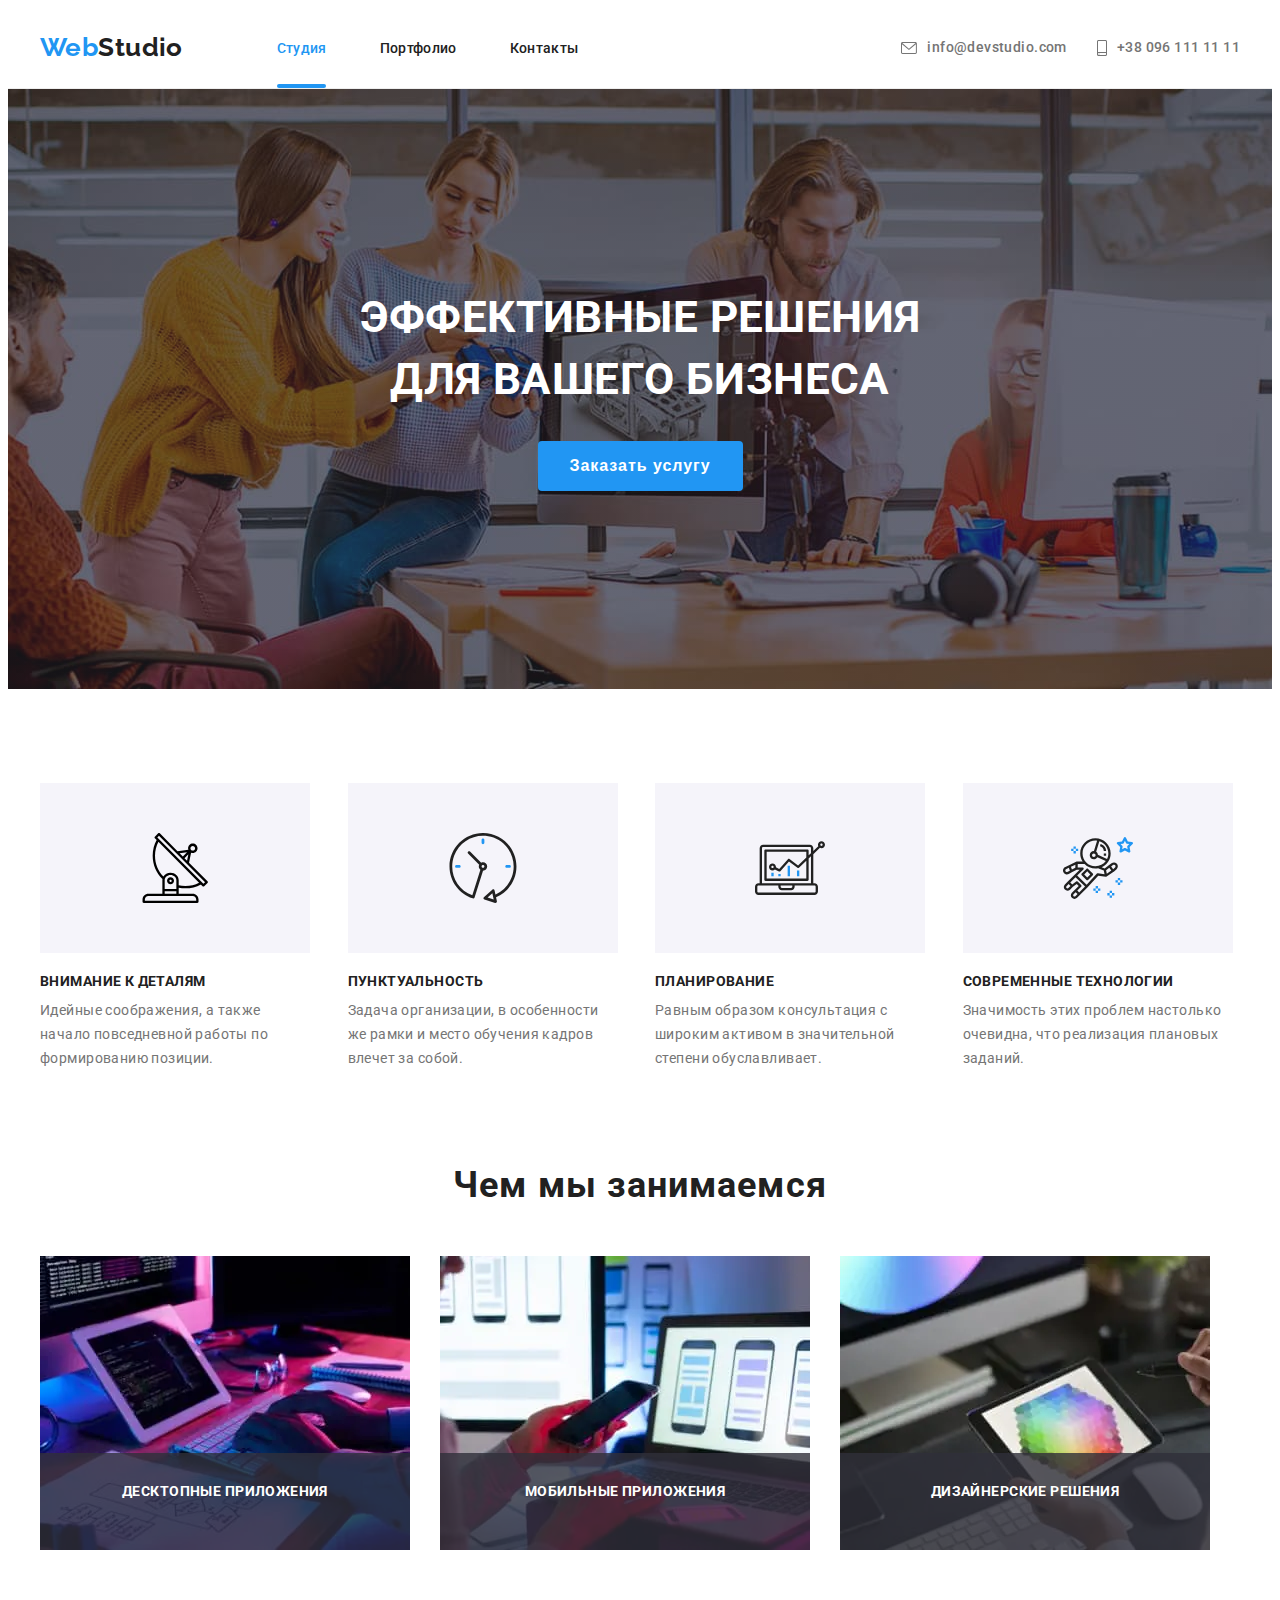
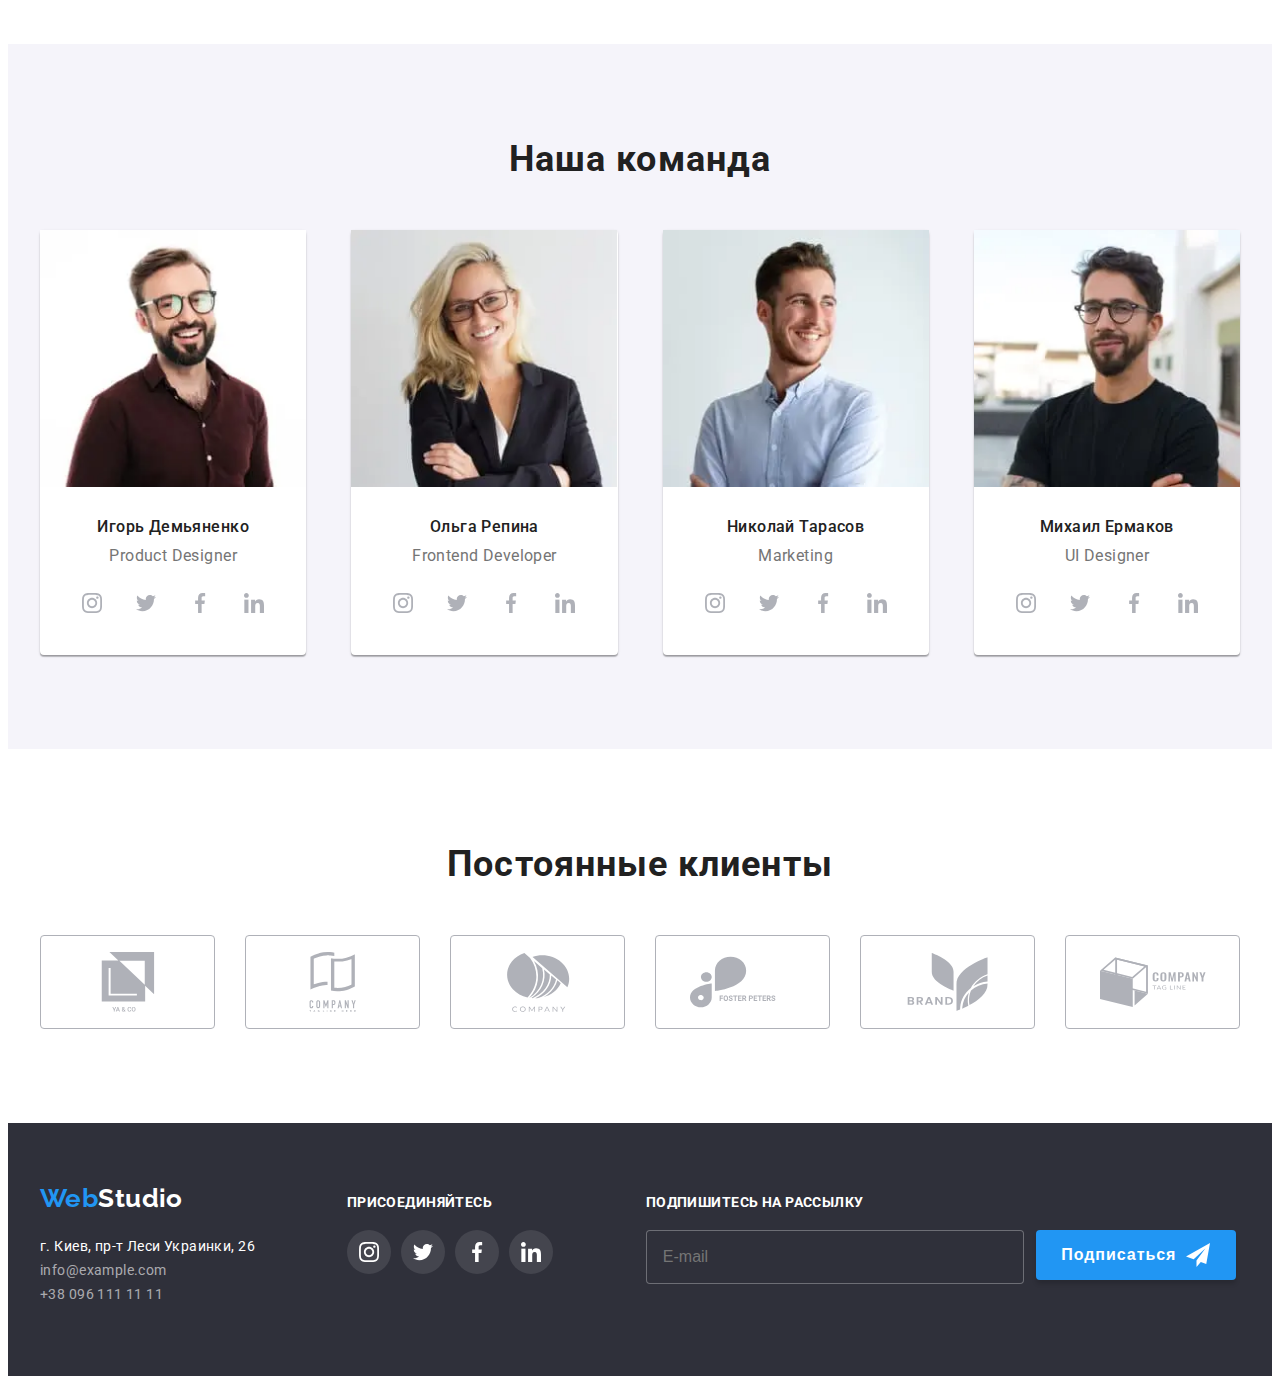
==== commit 84d3a97f: "add" ====
--- a/index.html
+++ b/index.html
@@ -37,24 +37,23 @@
               </svg>
            </button>
           <div class="mobile-menu" data-menu>
-              <div class="container mobile-menu__container">
-                <button type="button" class="mobile-menu__close-btn" data-menu-close>
-                  <svg class="mobile-menu__close-icon" width="40" height="40">
-                    <use href="./images/symbol-defs.svg#icon-close"></use>
-                  </svg>
-                </button>
-                <ul>
-                  <li class="mobile-menu__list">
-                    <a class="mobile-menu__nav" href="./index.html">Студия</a>
-                  </li>
-                  <li class="mobile-menu__list">
-                    <a class="mobile-menu__nav" href="./portfolio.html">Портфолио</a>
-                  </li>
-                  <li class="mobile-menu__list">
-                    <a class="mobile-menu__nav" href="">Контакты</a>
-                  </li>
-                </ul>
-
+            <button type="button" class="mobile-menu__close-btn" data-menu-close>
+              <svg class="mobile-menu__close-icon" width="40" height="40">
+                <use href="./images/symbol-defs.svg#icon-close"></use>
+              </svg>
+            </button>
+            <ul>
+              <li class="mobile-menu__list">
+                <a class="mobile-menu__nav nanavigation__line" href="./index.html">Студия</a>
+              </li>
+              <li class="mobile-menu__list">
+                <a class="mobile-menu__nav" href="./portfolio.html">Портфолио</a>
+              </li>
+              <li class="mobile-menu__list">
+                <a class="mobile-menu__nav" href="">Контакты</a>
+              </li>
+            </ul>
+              <div class="mobile-menu__container">
                 <ul class="mobile-menu__item">
                   <li class="mobile-menu__list">
                     <a class="mobile-menu__number" href="tel:+380961111111">+38 096 111 11 11</a>
@@ -282,13 +281,13 @@
                   <picture>
 
                     <source srcset="./images/photo-desktop/people-desktop2.webp 1x,
-                                      ./images/photo-desktop/people-desktop2@2x.webp 2x" 
-                                      media="(min-width:1200px)"
-                                      type="image/webp" />
+                                    ./images/photo-desktop/people-desktop2@2x.webp 2x" 
+                                    media="(min-width:1200px)"
+                                    type="image/webp" />
                       
                     <source srcset="./images/photo-desktop/people-desktop2.jpg 1x,
-                                      ./images/photo-desktop/people-desktop2@2x.jpg 2x" 
-                                      media="(min-width:1200px)" />
+                                    ./images/photo-desktop/people-desktop2@2x.jpg 2x" 
+                                    media="(min-width:1200px)" />
 
                     <source srcset="./images/photo-tablet/person2-tablet.webp 1x,
                                     ./images/photo-tablet/person2-tablet@2x.webp 2x"
@@ -296,16 +295,17 @@
                                     type="image/webp" />
                     <source srcset="./images/photo-tablet/person2-tablet.jpg 1x,
                                     ./images/photo-tablet/person2-tablet@2x.jpg 2x"
-                                     media="(min-width:768px)" />
+                                    media="(min-width:768px)" />
 
                     <source srcset="./images/photo-mobile/person2-mobile-450.webp 1x,
                                     ./images/photo-mobile/person2-mobile-450@2x.webp 2x" 
                                     media="(max-width:767px)"
                                     type="image/webp" />
 
-                      <source srcset="./images/photo-mobile/person2-mobile-450.jpg 1x, 
-                                        ./images/photo-mobile/person2-mobile-450@2x.jpg 2x"
-                                         media="(max-width: 767px)" />
+                    <source srcset="./images/photo-mobile/person2-mobile-450.jpg 1x, 
+                                    ./images/photo-mobile/person2-mobile-450@2x.jpg 2x"
+                                    media="(max-width: 767px)" />
+
                     <img src="./images/photo-mobile/person2-mobile-450.jpg" alt="ОльгРепина" />
                 </picture>
                   <div class="people-name">
@@ -353,25 +353,26 @@
                       
                       <source srcset="./images/photo-desktop/people-desktop3.jpg 1x,
                                       ./images/photo-desktop/people-desktop3@2x.jpg 2x" 
-                                       media="(min-width:1200px)" />
-
-                    <source srcset="./images/photo-tablet/person3-tablet.webp 1x,
-                                   ./images/photo-tablet/person3-tablet@2x.webp 2x"
-                                    media="(min-width:768px)"
-                                    type="image/webp" />
-
-                    <source srcset="./images/photo-tablet/person3-tablet.jpg 1x,
-                                   ./images/photo-tablet/person3-tablet@2x.jpg 2x" 
-                                    media="(min-width:768px)" />
-
-                    <source srcset="./images/photo-mobile/person3-mobile-450.webp 1x,
-                                    ./images/photo-mobile/person3-mobile-450@2x.webp 2x" 
-                                     media="(max-width:767px)"
-                                     type="image/webp" />
-
-                    <source srcset="./images/photo-mobile/person3-mobile-450.jpg 1x, 
-                                   ./images/photo-mobile/person3-mobile-450@2x.jpg 2x"
-                                    media="(max-width: 767px)" />
+                                      media="(min-width:1200px)" />
+
+                      <source srcset="./images/photo-tablet/person3-tablet.webp 1x,
+                                      ./images/photo-tablet/person3-tablet@2x.webp 2x"
+                                      media="(min-width:768px)"
+                                      type="image/webp" />
+
+                      <source srcset="./images/photo-tablet/person3-tablet.jpg 1x,
+                                      ./images/photo-tablet/person3-tablet@2x.jpg 2x" 
+                                      media="(min-width:768px)" />
+
+                      <source srcset="./images/photo-mobile/person3-mobile-450.webp 1x,
+                                      ./images/photo-mobile/person3-mobile-450@2x.webp 2x" 
+                                      media="(max-width:767px)"
+                                      type="image/webp" />
+
+                      <source srcset="./images/photo-mobile/person3-mobile-450.jpg 1x, 
+                                      ./images/photo-mobile/person3-mobile-450@2x.jpg 2x"
+                                      media="(max-width: 767px)" />
+
                     <img src="./images/photo-mobile/person3-mobile-450.jpg"  alt="Николай Тарасов" />
                 </picture> 
                   <div class="people-name">
@@ -413,18 +414,18 @@
                   <picture>
 
                     <source srcset="./images/photo-desktop/people-desktop4.webp 1x,
-                                      ./images/photo-desktop/people-desktop4@2x.webp 2x" 
-                                      media="(min-width:1200px)"
-                                      type="image/webp" />
+                                    ./images/photo-desktop/people-desktop4@2x.webp 2x" 
+                                    media="(min-width:1200px)"
+                                    type="image/webp" />
                       
                     <source srcset="./images/photo-desktop/people-desktop4.jpg 1x,
-                                      ./images/photo-desktop/people-desktop4@2x.jpg 2x" 
-                                      media="(min-width:1200px)" />
+                                    ./images/photo-desktop/people-desktop4@2x.jpg 2x" 
+                                    media="(min-width:1200px)" />
 
                     <source srcset="./images/photo-tablet/person4-tablet.webp 1x,
-                                     ./images/photo-tablet/person4-tablet@2x.webp 2x" 
-                                     media="(min-width:768px)"
-                                     type="image/webp" />
+                                    ./images/photo-tablet/person4-tablet@2x.webp 2x" 
+                                    media="(min-width:768px)"
+                                    type="image/webp" />
 
 
                     <source srcset="./images/photo-tablet/person4-tablet.jpg 1x,
@@ -433,12 +434,13 @@
 
                     <source srcset="./images/photo-mobile/person4-mobile-450.webp 1x,
                                     ./images/photo-mobile/person4-mobile-450@2x.webp 2x" 
-                                    media="(max-width:767)px"
+                                    media="(max-width:767px)"
                                     type="image/webp" />
 
                     <source srcset="./images/photo-mobile/person4-mobile-450.jpg 1x, 
                                     ./images/photo-mobile/person4-mobile-450@2x.jpg 2x"
-                                     media="(max-width: 767px)" />
+                                    media="(max-width: 767px)" />
+ 
                     <img src="./images/photo-mobile/person4-mobile-450.jpg" alt="Михаил Ермаков" />
                     </picture>
                   <div class="people-name">
@@ -546,7 +548,7 @@
                     </ul>
                 </address>
               </div>
-                  <div class="footer-icon">
+                  <div class="footer-info__box">
                     <h3 class="footer-info">ПРИСОЕДИНЯЙТЕСЬ</h3>
                     <ul class="footer-list">
                       <li class="people-list-item">
--- a/css/main.min.css
+++ b/css/main.min.css
@@ -1,2 +1,2 @@
-:root{--primary-font-famili: 'Roboto', sans-serif;--secondary-font-famili: 'Raleway', sans-serif;--primary-text-color: #757575;--secondary-text-color: #212121;--footer-text-color: rgba(255, 255, 255, 0.6);--main-color: #ffffff;--accent-color: #2196f3}.visually-hidden{position:absolute;width:1px;height:1px;margin:-1px;border:0;padding:0;white-space:nowrap;clip-path:inset(100%);clip:rect(0 0 0 0);overflow:hidden}body{font-family:var(--primary-font-famili);font-size:14px;font-style:normal;color:var(--secondary-text-color);line-height:1.71;letter-spacing:0.03em}a{text-decoration:none;color:var(--secondary-text-color)}h1,h2,h3,p{margin-top:0;margin-bottom:0}img{display:block;max-width:100%;height:auto}ul{margin-top:0;margin-bottom:0;padding-left:0;list-style:none}.container{padding-left:15px;padding-right:15px;margin-left:auto;margin-right:auto}@media screen and (min-width: 480px){.container{width:480px}}@media screen and (min-width: 768px){.container{width:768px}}@media screen and (min-width: 1200px){.container{width:1200px}}.top-bottom{padding-top:60px;padding-bottom:60px}@media screen and (min-width: 1200px){.top-bottom{padding-top:94px;padding-bottom:94px}}.header{border-bottom:1px solid;border-color:#eeeeee;height:60px}@media screen and (min-width: 768px){.header{height:80px}}.header__box{display:flex;align-items:center;justify-content:space-between}@media screen and (max-width: 767px){.header__box{padding-top:16px}}@media screen and (min-width: 768px){.header__box{padding-top:21px}}@media screen and (min-width: 1200px){.header__box{padding-top:0}}@media screen and (max-width: 767px){.header__list{display:none}}@media screen and (min-width: 1200px){.header__list{display:flex;margin-left:auto}}.header__contact{color:var(--primary-text-color);font-weight:500;font-size:14px;transition:color 250ms cubic-bezier(0.4, 0, 0.2, 1)}.header__contact:focus,.header__contact:hover{color:var(--accent-color)}@media screen and (min-width: 1200px){.header__contact{display:flex;align-items:center}}@media screen and (min-width: 1200px){.header__link:not(:last-child){margin-right:30px}}.header__icon{margin-right:10px;fill:#757575;transition:fill 250ms cubic-bezier(0.4, 0, 0.2, 1)}.header__contact:focus .header__icon,.header__contact:hover .header__icon{fill:var(--accent-color)}.hero{display:flex;align-items:center;justify-content:center;max-width:480px;height:400px;margin:0 auto;background:var(--secondary-text-color);background-repeat:no-repeat;background-position:center;background-size:cover}@media screen and (max-width: 767px){.hero{background-image:linear-gradient(rgba(47,48,58,0.4), rgba(47,48,58,0.4)),url(../images/img-hero/hero-mobile.jpg)}}@media screen and (max-width: 767px) and (min-device-pixel-ratio: 2), screen and (max-width: 767px) and (min-resolution: 192dpi), screen and (max-width: 767px) and (min-resolution: 2dppx){.hero{background-image:linear-gradient(rgba(47,48,58,0.4), rgba(47,48,58,0.4)),url(../images/img-hero/hero-mobile@2x.jpg)}}@media screen and (max-width: 767px) and (min-device-pixel-ratio: 3), screen and (max-width: 767px) and (min-resolution: 288dpi), screen and (max-width: 767px) and (min-resolution: 3dppx){.hero{background-image:linear-gradient(rgba(47,48,58,0.4), rgba(47,48,58,0.4)),url(../images/img-hero/hero-mobile@3x.jpg)}}@media screen and (min-width: 768px){.hero{max-width:768px;background-image:linear-gradient(rgba(47,48,58,0.4), rgba(47,48,58,0.4)),url(../images/img-hero/hero-tablet.jpg)}}@media screen and (min-width: 768px) and (min-device-pixel-ratio: 2), screen and (min-width: 768px) and (min-resolution: 192dpi), screen and (min-width: 768px) and (min-resolution: 2dppx){.hero{background-image:linear-gradient(rgba(47,48,58,0.4), rgba(47,48,58,0.4)),url(../images/img-hero/hero-tablet@2x.jpg)}}@media screen and (min-width: 1200px){.hero{max-width:1600px;height:600px;background-image:linear-gradient(rgba(47,48,58,0.4), rgba(47,48,58,0.4)),url(../images/img-hero/hero-desktop.jpg)}}@media screen and (min-width: 1200px) and (min-device-pixel-ratio: 2), screen and (min-width: 1200px) and (min-resolution: 192dpi), screen and (min-width: 1200px) and (min-resolution: 2dppx){.hero{background-image:linear-gradient(rgba(47,48,58,0.4), rgba(47,48,58,0.4)),url(../images/img-hero/hero-desktop@2x.jpg)}}.hero__text{text-transform:uppercase;max-width:650px;margin:0 auto;text-align:center;color:var(--main-color)}@media screen and (min-width: 480px){.hero__text{width:360px;font-size:26px;line-height:42px}}@media screen and (min-width: 1200px){.hero__text{width:1200px;font-size:44px;line-height:1.4}}.hero__button{display:flex;justify-content:center;margin-top:30px;margin-left:auto;margin-right:auto;padding:10px 32px;border-radius:4px;border:none;cursor:pointer;letter-spacing:0.06em;line-height:30px;font-weight:bold;font-size:16px;color:var(--main-color);background:var(--accent-color);transition:color 250ms cubic-bezier(0.4, 0, 0.2, 1),background 250ms cubic-bezier(0.4, 0, 0.2, 1)}.hero__button:focus,.hero__button:hover{background:#188ce8}@media screen and (max-width: 1199px){.footer .container{text-align:center}}@media screen and (min-width: 1200px){.footer .container{display:flex;align-items:baseline}}.footer{padding-top:60px;padding-bottom:60px;background-color:#2f303a}.footer .studio{font-family:var(--secondary-font-famili);font-weight:bold;font-size:26px;line-height:1.2;color:var(--main-color)}.address{margin-top:20px}@media screen and (min-width: 1200px){.address{width:231px;height:81px}}.adres{font-weight:400;font-style:normal;font-size:14px;line-height:1.7;color:var(--main-color)}.footer-mail .adres{margin-bottom:9px}.adres-text{font-style:normal;font-weight:400;font-size:14px;line-height:1.7;color:var(--footer-text-color)}@media screen and (min-width: 1200px){.footer-addres{margin-right:70px}}@media screen and (max-width: 1199px){.footer-icon{margin-top:60px}}.footer-form{display:flex;margin-top:20px}@media screen and (max-width: 1199px){.footer-form{flex-direction:column;align-items:center}}.footer-input{width:100%;height:50px;font-size:16px;margin-right:12px;background:#2F303A;color:var(--main-color);border-radius:4px;padding-left:16px;border:1px solid rgba(255,255,255,0.3);transition:box-shadow 250ms cubic-bezier(0.4, 0, 0.2, 1)}.footer-input:focus,.footer-input:hover{box-shadow:0px 4px 4px rgba(0,0,0,0.15)}@media screen and (min-width: 768px){.footer-input{max-width:450px}}@media screen and (min-width: 1200px){.footer-input{width:358px}}.footer-submit{display:flex;justify-content:center;align-items:center;width:200px;height:50px;font-weight:700;font-size:16px;line-height:30px;letter-spacing:0.06em;cursor:pointer;background:var(--accent-color);box-shadow:0px 4px 4px rgba(0,0,0,0.15);border-radius:4px;color:#FFFFFF;border:none}@media screen and (max-width: 1199px){.footer-submit{margin-top:20px}}.icon-telegram{margin-left:10px}.footer-list{display:flex;justify-content:center;margin-top:20px}.people-info-footer{display:flex;align-items:center;justify-content:center;width:44px;height:44px;border-radius:50%;background-color:rgba(255,255,255,0.1);transition:background-color 250ms cubic-bezier(0.4, 0, 0.2, 1)}.people-info-footer:focus,.people-info-footer:hover{background-color:var(--accent-color)}.links-footer{fill:#fff}.footer-info{font-weight:bold;font-size:14px;line-height:16px;text-transform:uppercase;color:#ffffff}@media screen and (min-width: 768px){.footer-box{display:flex;justify-content:space-around;align-items:baseline}}@media screen and (min-width: 1200px){.footer-box{margin-right:93px}}.backdrop{position:fixed;top:0;left:0;width:100vw;height:100vh;background-color:rgba(0,0,0,0.2)}.backdrop.is-hidden{opacity:0;visibility:hidden;pointer-events:none}.modal{position:absolute;width:100vw;top:50%;left:50%;transform:translate(-50%, -50%);background-color:#FFFFFF;border-radius:4px;padding:40px;box-shadow:0px 1px 3px rgba(0,0,0,0.12),0px 1px 1px rgba(0,0,0,0.14),0px 2px 1px rgba(0,0,0,0.2);transition:background-color 250ms cubic-bezier(0.4, 0, 0.2, 1)}@media screen and (min-width: 480px){.modal{width:450px}}@media screen and (min-width: 1200px){.modal{width:528px}}.modal-close-btn{position:absolute;top:8px;right:8px;padding:6px;display:flex;justify-content:center;align-items:center;cursor:pointer;width:30px;height:30px;border-radius:50%;border:1px solid rgba(0,0,0,0.1);background-color:transparent}.modal-close-btn:focus,.modal-close-btn:hover{fill:var(--accent-color)}.modal-title{font-weight:700;margin-bottom:12px;font-size:20px;text-align:center;letter-spacing:0.03em}.form-modal{display:flex;flex-direction:column}.label-modal{position:relative;margin-bottom:10px;font-weight:400;font-size:12px;line-height:14px;letter-spacing:0.01em;color:var(--primary-text-color)}.input-modal{width:100%;height:40px;border:1px solid rgba(33,33,33,0.2);box-sizing:border-box;border-radius:4px;margin-top:4px;padding-left:42px;outline:transparent;transition:border 250ms cubic-bezier(0.4, 0, 0.2, 1)}.input-modal:focus,.input-modal:hover{border:1px solid #2196F3;cursor:pointer}.input-modal:not(:placeholder-shown){border:1px solid #2196F3}.input-icon{display:block;transition:fill 250ms cubic-bezier(0.4, 0, 0.2, 1)}.input-icon:focus,.input-icon:hover{fill:var(--accent-color)}.svg-modal{position:absolute;top:50%;left:12px}.input-modal:not(:placeholder-shown)+.svg-modal{fill:var(--accent-color)}.textarea-modal{display:block;width:100%;height:120px;border:1px solid rgba(33,33,33,0.2);border-radius:4px;margin-top:4px;padding:12px 16px;outline:transparent;resize:none;transition:border 250ms cubic-bezier(0.4, 0, 0.2, 1)}.textarea-modal:focus,.textarea-modal:hover{border:1px solid #2196F3;cursor:pointer}.textarea-modal::placeholder{font-size:12px;line-height:1.17;letter-spacing:0.01em;color:rgba(117,117,117,0.5)}.textarea-modal:not(:placeholder-shown){border:1px solid #2196F3}.coment{margin-bottom:20px}.checkbox-modal{margin-bottom:30px;letter-spacing:0.03em;color:var(--primary-text-color);font-size:12px}.contract-chek{display:inline-block}.contract-chek::before{display:inline-block;content:"";width:16px;height:15px;border:2px solid var(--secondary-text-color);border-radius:2px;margin-right:7px;cursor:pointer;transition:border-color 250ms cubic-bezier(0.4, 0, 0.2, 1),background-color 250ms cubic-bezier(0.4, 0, 0.2, 1)}@media screen and (min-width: 480px){.contract-chek{display:flex;align-items:center;justify-content:center}}.icon-chekbox:checked+.contract-chek::before{background-color:var(--accent-color);border-color:var(--accent-color);background-image:url(../images/Vector.svg);background-position:center;background-size:contain}.chekbox-text{color:var(--accent-color);text-decoration-line:underline}@media screen and (max-width: 767px){.chekbox-text{font-size:12px}}@media screen and (min-width: 1200px){.chekbox-text{font-size:14px}}.button-modal{min-width:200px;padding-top:10px;padding-bottom:10px;align-self:center;font-weight:700;font-size:16px;line-height:30px;letter-spacing:0.06em;cursor:pointer;background:var(--accent-color);box-shadow:0px 4px 4px rgba(0,0,0,0.15);border-radius:4px;color:#FFFFFF;border:none}.button-portfolio{font-family:inherit;padding:6px 22px;cursor:pointer;border:none;font-weight:500;font-size:16px;line-height:1.6;text-align:center;background:#f5f4fa;color:var(--secondary-text-color);border-radius:4px;transition:color 250ms cubic-bezier(0.4, 0, 0.2, 1),background 250ms cubic-bezier(0.4, 0, 0.2, 1),box-shadow 250ms cubic-bezier(0.4, 0, 0.2, 1)}.button-portfolio:focus,.button-portfolio:hover{color:var(--main-color);background:var(--accent-color);box-shadow:0px 2px rgba(0,0,0,0.12),0px 3px rgba(0,0,0,0.1),0px 1px rgba(0,0,0,0.08)}.title-portfolio{font-weight:700;font-size:18px;line-height:2;color:var(--secondary-text-color)}.paragraf-portfolio{font-size:16px;line-height:1.8;color:var(--primary-text-color);margin-top:4px}@media screen and (min-width: 1200px){.section-portfolio .list-menu{display:flex;justify-content:center;margin-bottom:50px}}.list-portfolio{margin-bottom:15px}.list-portfolio:not(:last-child){margin-right:8px}@media screen and (min-width: 1200px){.img-portfolio .list{display:flex;flex-wrap:wrap}}.img-list{cursor:pointer;transition:box-shadow 250ms cubic-bezier(0.4, 0, 0.2, 1)}.img-list:focus,.img-list:hover{box-shadow:0px 1px 1px rgba(0,0,0,0.12),0px 4px 4px rgba(0,0,0,0.06),1px 4px 6px rgba(0,0,0,0.16)}@media screen and (max-width: 767px){.img-list:not(:last-child){margin-bottom:30px}}@media screen and (min-width: 1200px){.img-list{margin-left:30px;margin-top:30px}}.content-portfolio{padding:24px 20px;border:1px solid;border-color:#eeeeee;border-top:none}.list-menu{display:flex;flex-wrap:wrap;margin-bottom:25px}@media screen and (min-width: 768px){.list-menu{justify-content:center}}@media screen and (min-width: 768px){.portfolio-list{display:flex;flex-wrap:wrap;margin:-15px}.img-list{flex-basis:calc(100% / 2 - 30px);margin:15px}}@media screen and (min-width: 1200px){.img-list{flex-basis:calc(100% / 3 - 30px)}}.mobile-menu{position:absolute;top:0;left:0;width:100%;height:100vh;overflow:auto;background:#FFFFFF;box-shadow:0px 4px 8px rgba(0,0,0,0.04),0px 2px 4px rgba(0,0,0,0.08),0px 1px 3px rgba(0,0,0,0.16);z-index:999;opacity:0;visibility:hidden;pointer-events:none;transition:opacity 250ms cubic-bezier(0.4, 0, 0.2, 1),visibility 250ms cubic-bezier(0.4, 0, 0.2, 1)}.mobile-menu.is-open{opacity:1;visibility:visible;pointer-events:auto}.mobile-menu-btn__icon{fill:#000000}.mobile-menu-btn__icon:focus,.mobile-menu-btn__icon:hover{fill:var(--accent-color)}.mobile-menu-btn{background-color:transparent;border:none;padding:0;line-height:0}.mobile-menu__close-btn{position:absolute;top:17px;right:15px;background-color:transparent;border:none;padding:0;line-height:0}.mobile-menu__close-btn:focus,.mobile-menu__close-btn:hover{fill:var(--accent-color)}.mobile-menu__container{position:relative;padding:48px 40px}.mobile-menu__list:not(:last-child){margin-bottom:32px}.mobile-menu__nav{font-weight:500;font-size:40px;line-height:47px;letter-spacing:0.02em;color:#212121}.mobile-menu__nav:hover{color:var(--accent-color)}.mobile-menu__item{margin-top:302px}.mobile-menu__number{font-weight:500;font-size:34px;line-height:40px;letter-spacing:0.02em;color:#2196F3}.mobile-menu__mail{font-weight:500;font-size:24px;line-height:28px;letter-spacing:0.02em;color:#757575}.mobile-item{display:flex;flex-wrap:wrap;margin-top:64px}.mobile-links{font-weight:500;font-size:18px;line-height:22px;letter-spacing:0.02em;color:#2196F3}.mobile-list:not(:last-child){padding-right:10px;margin-right:10px;border-right:1px solid rgba(33,33,33,0.2)}@media screen and (min-width: 768px){.mobile-menu-btn{display:none}}.studio{font-family:var(--secondary-font-famili);font-weight:bold;font-size:26px;line-height:1.2}@media screen and (min-width: 1200px){.studio{padding-top:24px;padding-bottom:25px;margin-right:94px}}.web{color:var(--accent-color);font-weight:bold;font-size:26px;line-height:1.2}.title-section{margin-bottom:30px;font-size:28px;text-align:center;color:var(--secondary-text-color);letter-spacing:0.03em}@media screen and (min-width: 1200px){.title-section{margin-bottom:50px;font-size:36px;line-height:42px}}.title-info{margin-bottom:10px;font-weight:bold;font-size:14px;line-height:16px;text-transform:uppercase;color:var(--secondary-text-color)}@media screen and (max-width: 767px){.title-info{text-align:center}}.nanavigation{font-weight:500;font-size:14px;line-height:16px}@media screen and (max-width: 767px){.nanavigation{display:none}}.nanavigation__list{position:relative;display:inline-block;cursor:pointer}.nanavigation__list:not(:last-child){margin-right:50px}.nanavigation__info{position:relative;letter-spacing:0.02em;transition:color 250ms cubic-bezier(0.4, 0, 0.2, 1)}.nanavigation__info:focus,.nanavigation__info:hover{color:var(--accent-color)}.nanavigation__line{color:var(--accent-color);transition:color 250ms cubic-bezier(0.4, 0, 0.2, 1)}.nanavigation__line::after{content:"";position:absolute;left:0;bottom:-28px;width:100%;height:4px;background:#2196f3;border-radius:2px;transition:background 250ms cubic-bezier(0.4, 0, 0.2, 1)}@media screen and (min-width: 1200px){.nanavigation__line::after{bottom:-32px}}.paragraf-info{font-weight:400;font-size:14px;line-height:1.7;color:var(--primary-text-color)}@media screen and (min-width: 1200px){.paragraf-info{width:270px}}@media screen and (max-width: 1199px){.work{display:none}}@media screen and (min-width: 1200px){.work{padding-bottom:94px}}@media screen and (min-width: 1200px){.work .list{display:flex;margin-top:50px}}.img-box{position:relative}.img-box:not(:last-child){margin-right:30px}.text-img-box{position:absolute;bottom:0;left:0;width:370px;height:70px;padding-top:27px;font-weight:700;text-align:center;letter-spacing:0.03em;text-transform:uppercase;color:var(--main-color);background:rgba(47,48,58,0.8)}.people{background:#f5f4fa}.people .name{text-align:center;font-weight:500;font-size:16px;line-height:1.2}@media screen and (min-width: 1200px){.people .list{display:flex}}.people-name{padding-top:30px;padding-bottom:30px}.people-card{background:#fff;border-radius:4px;box-shadow:0px 1px 3px rgba(0,0,0,0.12),0px 1px 1px rgba(0,0,0,0.14),0px 2px 1px rgba(0,0,0,0.2)}@media screen and (max-width: 767px){.people-card:not(:last-child){margin-bottom:30px}}@media screen and (min-width: 768px){.people-card{flex-basis:calc(100% / 2 - 30px);margin:15px}}@media screen and (min-width: 1200px){.people-card:not(:last-child){margin-right:30px}}.links-people{display:flex;justify-content:center;margin-top:16px}@media screen and (min-width: 1200px){.links-people{display:flex;justify-content:center;margin-top:16px}}.people-info{display:flex;align-items:center;justify-content:center;width:44px;height:44px;background-color:#fff;border-radius:50%;transition:background-color 250ms cubic-bezier(0.4, 0, 0.2, 1)}.people-info:focus,.people-info:hover{background-color:var(--accent-color)}.links{fill:#afb1b8;transition:fill 250ms cubic-bezier(0.4, 0, 0.2, 1)}.people-info:hover .links,.people-info:focus .links{fill:var(--main-color)}.people-list-item:not(:last-child){margin-right:10px}.prof{text-align:center;margin-top:10px;font-size:16px;line-height:1.2;color:var(--primary-text-color)}@media screen and (min-width: 768px){.people-container{display:flex;flex-wrap:wrap;margin:-15px}}@media screen and (min-width: 1200px){.people-container{flex-wrap:nowrap}}.group{display:flex;justify-content:center;align-items:center;padding-top:25px;padding-bottom:25px;height:120px;margin-bottom:30px;background:#f5f4fa}@media screen and (min-width: 768px){.group{width:354px}}@media screen and (min-width: 1200px){.group{width:270px;margin-bottom:20px}}@media screen and (min-width: 1200px){.info .list{display:flex}}@media screen and (max-width: 767px){.list-info:not(:last-child){margin-bottom:30px}}@media screen and (min-width: 768px){.list-info{flex-basis:calc(100% / 2 - 30px);margin:15px}}@media screen and (min-width: 1200px){.list-info:not(:last-child){margin-right:30px}}@media screen and (min-width: 768px){.group-list{display:flex;flex-wrap:wrap;margin:-15px}}@media screen and (min-width: 1200px){.group-list{flex-wrap:nowrap}}@media screen and (min-width: 768px){.list-info{width:354px}}.group-client{display:flex;flex-wrap:wrap;background:#fff;margin:-15px}@media screen and (min-width: 1200px){.group-client{flex-wrap:nowrap}}.client{display:flex;justify-content:center;align-items:center;width:210px;height:92px;border:1px solid;border-color:#afb1b8;border-radius:4px;flex-basis:calc(100% / 2 - 30px);margin:15px;transition:border-color 250ms cubic-bezier(0.4, 0, 0.2, 1)}.client:focus,.client:hover{border-color:var(--accent-color)}@media screen and (min-width: 768px){.client{flex-basis:calc(100% / 3 - 30px)}}.clients-icon{fill:#afb1b8;transition:fill 250ms cubic-bezier(0.4, 0, 0.2, 1)}.group-info:focus .clients-icon,.group-info:hover .clients-icon{fill:var(--accent-color)}.group-info{width:170px;height:92px;display:flex;justify-content:center;align-items:center}.img-overlay{position:relative;overflow:hidden}.overlay{position:absolute;top:0;left:0;width:100%;height:100%;padding:63px 24px;font-style:normal;font-weight:400;font-size:18px;line-height:28px;color:var(--main-color);background:rgba(33,150,243,0.9);transform:translateY(100%);transition:transform 250ms cubic-bezier(0.4, 0, 0.2, 1)}.img-overlay-list:focus .overlay,.img-overlay-list:hover .overlay,.img-overlay:focus .overlay,.img-overlay:hover .overlay{transform:translateY(0)}
+:root{--primary-font-famili: 'Roboto', sans-serif;--secondary-font-famili: 'Raleway', sans-serif;--primary-text-color: #757575;--secondary-text-color: #212121;--footer-text-color: rgba(255, 255, 255, 0.6);--main-color: #ffffff;--accent-color: #2196f3}.visually-hidden{position:absolute;width:1px;height:1px;margin:-1px;border:0;padding:0;white-space:nowrap;clip-path:inset(100%);clip:rect(0 0 0 0);overflow:hidden}body{font-family:var(--primary-font-famili);font-size:14px;font-style:normal;color:var(--secondary-text-color);line-height:1.71;letter-spacing:0.03em}a{text-decoration:none;color:var(--secondary-text-color)}h1,h2,h3,p{margin-top:0;margin-bottom:0}img{display:block;max-width:100%;height:auto}ul{margin-top:0;margin-bottom:0;padding-left:0;list-style:none}.container{padding-left:15px;padding-right:15px;margin-left:auto;margin-right:auto}@media screen and (min-width: 480px){.container{width:480px}}@media screen and (min-width: 768px){.container{width:768px}}@media screen and (min-width: 1200px){.container{width:1200px}}.top-bottom{padding-top:60px;padding-bottom:60px}@media screen and (min-width: 1200px){.top-bottom{padding-top:94px;padding-bottom:94px}}.header{border-bottom:1px solid;border-color:#eeeeee;height:60px}@media screen and (min-width: 768px){.header{height:80px}}.header__box{display:flex;align-items:center;justify-content:space-between}@media screen and (max-width: 767px){.header__box{padding-top:16px}}@media screen and (min-width: 768px){.header__box{padding-top:21px}}@media screen and (min-width: 1200px){.header__box{padding-top:0}}@media screen and (max-width: 767px){.header__list{display:none}}@media screen and (min-width: 1200px){.header__list{display:flex;margin-left:auto}}.header__contact{color:var(--primary-text-color);font-weight:500;font-size:14px;transition:color 250ms cubic-bezier(0.4, 0, 0.2, 1)}.header__contact:focus,.header__contact:hover{color:var(--accent-color)}@media screen and (min-width: 1200px){.header__contact{display:flex;align-items:center}}@media screen and (min-width: 1200px){.header__link:not(:last-child){margin-right:30px}}.header__icon{margin-right:10px;fill:#757575;transition:fill 250ms cubic-bezier(0.4, 0, 0.2, 1)}.header__contact:focus .header__icon,.header__contact:hover .header__icon{fill:var(--accent-color)}.hero{display:flex;align-items:center;justify-content:center;max-width:480px;height:400px;margin:0 auto;background:var(--secondary-text-color);background-repeat:no-repeat;background-position:center;background-size:cover}@media screen and (max-width: 767px){.hero{background-image:linear-gradient(rgba(47,48,58,0.4), rgba(47,48,58,0.4)),url(../images/img-hero/hero-mobile.jpg)}}@media screen and (max-width: 767px) and (min-device-pixel-ratio: 2), screen and (max-width: 767px) and (min-resolution: 192dpi), screen and (max-width: 767px) and (min-resolution: 2dppx){.hero{background-image:linear-gradient(rgba(47,48,58,0.4), rgba(47,48,58,0.4)),url(../images/img-hero/hero-mobile@2x.jpg)}}@media screen and (max-width: 767px) and (min-device-pixel-ratio: 3), screen and (max-width: 767px) and (min-resolution: 288dpi), screen and (max-width: 767px) and (min-resolution: 3dppx){.hero{background-image:linear-gradient(rgba(47,48,58,0.4), rgba(47,48,58,0.4)),url(../images/img-hero/hero-mobile@3x.jpg)}}@media screen and (min-width: 768px){.hero{max-width:768px;background-image:linear-gradient(rgba(47,48,58,0.4), rgba(47,48,58,0.4)),url(../images/img-hero/hero-tablet.jpg)}}@media screen and (min-width: 768px) and (min-device-pixel-ratio: 2), screen and (min-width: 768px) and (min-resolution: 192dpi), screen and (min-width: 768px) and (min-resolution: 2dppx){.hero{background-image:linear-gradient(rgba(47,48,58,0.4), rgba(47,48,58,0.4)),url(../images/img-hero/hero-tablet@2x.jpg)}}@media screen and (min-width: 1200px){.hero{max-width:1600px;height:600px;background-image:linear-gradient(rgba(47,48,58,0.4), rgba(47,48,58,0.4)),url(../images/img-hero/hero-desktop.jpg)}}@media screen and (min-width: 1200px) and (min-device-pixel-ratio: 2), screen and (min-width: 1200px) and (min-resolution: 192dpi), screen and (min-width: 1200px) and (min-resolution: 2dppx){.hero{background-image:linear-gradient(rgba(47,48,58,0.4), rgba(47,48,58,0.4)),url(../images/img-hero/hero-desktop@2x.jpg)}}.hero__text{text-transform:uppercase;max-width:650px;margin:0 auto;text-align:center;color:var(--main-color)}@media screen and (min-width: 480px){.hero__text{width:360px;font-size:26px;line-height:42px}}@media screen and (min-width: 1200px){.hero__text{width:1200px;font-size:44px;line-height:1.4}}.hero__button{display:flex;justify-content:center;margin-top:30px;margin-left:auto;margin-right:auto;padding:10px 32px;border-radius:4px;border:none;cursor:pointer;letter-spacing:0.06em;line-height:30px;font-weight:bold;font-size:16px;color:var(--main-color);background:var(--accent-color);transition:color 250ms cubic-bezier(0.4, 0, 0.2, 1),background 250ms cubic-bezier(0.4, 0, 0.2, 1)}.hero__button:focus,.hero__button:hover{background:#188ce8}@media screen and (max-width: 1199px){.footer .container{text-align:center}}@media screen and (min-width: 1200px){.footer .container{display:flex;align-items:baseline}}.footer{padding-top:60px;padding-bottom:60px;background-color:#2f303a}.footer .studio{font-family:var(--secondary-font-famili);font-weight:bold;font-size:26px;line-height:1.2;color:var(--main-color)}.address{margin-top:20px}@media screen and (min-width: 1200px){.address{width:231px;height:81px}}.adres{font-weight:400;font-style:normal;font-size:14px;line-height:1.7;color:var(--main-color)}.footer-mail .adres{margin-bottom:9px}.adres-text{font-style:normal;font-weight:400;font-size:14px;line-height:1.7;color:var(--footer-text-color)}@media screen and (min-width: 768px){.footer-addres{margin-right:165px}}@media screen and (min-width: 1200px){.footer-addres{margin-right:70px}}@media screen and (max-width: 1199px){.footer-icon{margin-top:60px}}.footer-form{display:flex;margin-top:20px}@media screen and (max-width: 1199px){.footer-form{flex-direction:column;align-items:center}}.footer-input{width:100%;height:50px;font-size:16px;background:#2F303A;color:var(--main-color);border-radius:4px;padding-left:16px;border:1px solid rgba(255,255,255,0.3);transition:box-shadow 250ms cubic-bezier(0.4, 0, 0.2, 1)}.footer-input:focus,.footer-input:hover{box-shadow:0px 4px 4px rgba(0,0,0,0.15)}@media screen and (min-width: 768px){.footer-input{max-width:450px}}@media screen and (min-width: 1200px){.footer-input{width:358px;margin-right:12px}}@media screen and (max-width: 767px){.footer-info__box{margin-top:60px}}.footer-submit{display:flex;justify-content:center;align-items:center;width:200px;height:50px;font-weight:700;font-size:16px;line-height:30px;letter-spacing:0.06em;cursor:pointer;background:var(--accent-color);box-shadow:0px 4px 4px rgba(0,0,0,0.15);border-radius:4px;color:#FFFFFF;border:none}@media screen and (max-width: 1199px){.footer-submit{margin-top:20px}}.icon-telegram{margin-left:10px}.footer-list{display:flex;justify-content:center;margin-top:20px}.people-info-footer{display:flex;align-items:center;justify-content:center;width:44px;height:44px;border-radius:50%;background-color:rgba(255,255,255,0.1);transition:background-color 250ms cubic-bezier(0.4, 0, 0.2, 1)}.people-info-footer:focus,.people-info-footer:hover{background-color:var(--accent-color)}.links-footer{fill:#fff}.footer-info{font-weight:bold;font-size:14px;line-height:16px;text-transform:uppercase;color:#ffffff}@media screen and (min-width: 768px){.footer-box{display:flex;justify-content:center;align-items:baseline}}@media screen and (min-width: 1200px){.footer-box{margin-right:93px}}.backdrop{position:fixed;top:0;left:0;width:100vw;height:100vh;background-color:rgba(0,0,0,0.2)}.backdrop.is-hidden{opacity:0;visibility:hidden;pointer-events:none}.modal{position:absolute;width:100vw;top:50%;left:50%;transform:translate(-50%, -50%);background-color:#FFFFFF;border-radius:4px;padding:40px;box-shadow:0px 1px 3px rgba(0,0,0,0.12),0px 1px 1px rgba(0,0,0,0.14),0px 2px 1px rgba(0,0,0,0.2);transition:background-color 250ms cubic-bezier(0.4, 0, 0.2, 1)}@media screen and (min-width: 480px){.modal{width:450px}}@media screen and (min-width: 1200px){.modal{width:528px}}.modal-close-btn{position:absolute;top:8px;right:8px;padding:6px;display:flex;justify-content:center;align-items:center;cursor:pointer;width:30px;height:30px;border-radius:50%;border:1px solid rgba(0,0,0,0.1);background-color:transparent}.modal-close-btn:focus,.modal-close-btn:hover{fill:var(--accent-color)}.modal-title{font-weight:700;margin-bottom:12px;font-size:20px;text-align:center;letter-spacing:0.03em}.form-modal{display:flex;flex-direction:column}.label-modal{position:relative;margin-bottom:10px;font-weight:400;font-size:12px;line-height:14px;letter-spacing:0.01em;color:var(--primary-text-color)}.input-modal{width:100%;height:40px;border:1px solid rgba(33,33,33,0.2);box-sizing:border-box;border-radius:4px;margin-top:4px;padding-left:42px;outline:transparent;transition:border 250ms cubic-bezier(0.4, 0, 0.2, 1)}.input-modal:focus,.input-modal:hover{border:1px solid #2196F3;cursor:pointer}.input-modal:not(:placeholder-shown){border:1px solid #2196F3}.input-icon{display:block;transition:fill 250ms cubic-bezier(0.4, 0, 0.2, 1)}.input-icon:focus,.input-icon:hover{fill:var(--accent-color)}.svg-modal{position:absolute;top:50%;left:12px}.input-modal:not(:placeholder-shown)+.svg-modal{fill:var(--accent-color)}.textarea-modal{display:block;width:100%;height:120px;border:1px solid rgba(33,33,33,0.2);border-radius:4px;margin-top:4px;padding:12px 16px;outline:transparent;resize:none;transition:border 250ms cubic-bezier(0.4, 0, 0.2, 1)}.textarea-modal:focus,.textarea-modal:hover{border:1px solid #2196F3;cursor:pointer}.textarea-modal::placeholder{font-size:12px;line-height:1.17;letter-spacing:0.01em;color:rgba(117,117,117,0.5)}.textarea-modal:not(:placeholder-shown){border:1px solid #2196F3}.coment{margin-bottom:20px}.checkbox-modal{margin-bottom:30px;letter-spacing:0.03em;color:var(--primary-text-color);font-size:12px}.contract-chek{display:inline-block}.contract-chek::before{display:inline-block;content:"";width:16px;height:15px;border:2px solid var(--secondary-text-color);border-radius:2px;margin-right:7px;cursor:pointer;transition:border-color 250ms cubic-bezier(0.4, 0, 0.2, 1),background-color 250ms cubic-bezier(0.4, 0, 0.2, 1)}@media screen and (min-width: 480px){.contract-chek{display:flex;align-items:center;justify-content:center}}.icon-chekbox:checked+.contract-chek::before{background-color:var(--accent-color);border-color:var(--accent-color);background-image:url(../images/Vector.svg);background-position:center;background-size:contain}.chekbox-text{color:var(--accent-color);text-decoration-line:underline}@media screen and (max-width: 767px){.chekbox-text{font-size:12px}}@media screen and (min-width: 1200px){.chekbox-text{font-size:14px}}.button-modal{min-width:200px;padding-top:10px;padding-bottom:10px;align-self:center;font-weight:700;font-size:16px;line-height:30px;letter-spacing:0.06em;cursor:pointer;background:var(--accent-color);box-shadow:0px 4px 4px rgba(0,0,0,0.15);border-radius:4px;color:#FFFFFF;border:none}.button-portfolio{font-family:inherit;padding:6px 22px;cursor:pointer;border:none;font-weight:500;font-size:16px;line-height:1.6;text-align:center;background:#f5f4fa;color:var(--secondary-text-color);border-radius:4px;transition:color 250ms cubic-bezier(0.4, 0, 0.2, 1),background 250ms cubic-bezier(0.4, 0, 0.2, 1),box-shadow 250ms cubic-bezier(0.4, 0, 0.2, 1)}.button-portfolio:focus,.button-portfolio:hover{color:var(--main-color);background:var(--accent-color);box-shadow:0px 2px rgba(0,0,0,0.12),0px 3px rgba(0,0,0,0.1),0px 1px rgba(0,0,0,0.08)}.title-portfolio{font-weight:700;font-size:18px;line-height:2;color:var(--secondary-text-color)}.paragraf-portfolio{font-size:16px;line-height:1.8;color:var(--primary-text-color);margin-top:4px}@media screen and (min-width: 1200px){.section-portfolio .list-menu{display:flex;justify-content:center;margin-bottom:50px}}.list-portfolio{margin-bottom:15px}.list-portfolio:not(:last-child){margin-right:8px}@media screen and (min-width: 1200px){.img-portfolio .list{display:flex;flex-wrap:wrap}}.img-list{cursor:pointer;transition:box-shadow 250ms cubic-bezier(0.4, 0, 0.2, 1)}.img-list:focus,.img-list:hover{box-shadow:0px 1px 1px rgba(0,0,0,0.12),0px 4px 4px rgba(0,0,0,0.06),1px 4px 6px rgba(0,0,0,0.16)}@media screen and (max-width: 767px){.img-list:not(:last-child){margin-bottom:30px}}@media screen and (min-width: 1200px){.img-list{margin-left:30px;margin-top:30px}}.content-portfolio{padding:24px 20px;border:1px solid;border-color:#eeeeee;border-top:none}.list-menu{display:flex;flex-wrap:wrap;margin-bottom:25px}@media screen and (min-width: 768px){.list-menu{justify-content:center}}@media screen and (min-width: 768px){.portfolio-list{display:flex;flex-wrap:wrap;margin:-15px}.img-list{flex-basis:calc(100% / 2 - 30px);margin:15px}}@media screen and (min-width: 1200px){.img-list{flex-basis:calc(100% / 3 - 30px)}}.mobile-menu{position:fixed;top:0;left:0;width:100vw;height:100vh;display:flex;flex-direction:column;justify-content:space-between;padding:48px 40px;overflow:auto;background:#ffffff;box-shadow:0px 4px 8px rgba(0,0,0,0.04),0px 2px 4px rgba(0,0,0,0.08),0px 1px 3px rgba(0,0,0,0.16);z-index:999;opacity:0;visibility:hidden;pointer-events:none;transition:opacity 250ms cubic-bezier(0.4, 0, 0.2, 1),visibility 250ms cubic-bezier(0.4, 0, 0.2, 1)}.mobile-menu.is-open{opacity:1;visibility:visible;pointer-events:auto}.mobile-menu-btn__icon{fill:#000000}.mobile-menu-btn__icon:focus,.mobile-menu-btn__icon:hover{fill:var(--accent-color)}.mobile-menu-btn{background-color:transparent;border:none;padding:0;line-height:0}.mobile-menu__close-btn{position:absolute;top:17px;right:15px;background-color:transparent;border:none;padding:0;line-height:0}.mobile-menu__close-btn:focus,.mobile-menu__close-btn:hover{fill:var(--accent-color)}.mobile-menu__container{position:relative}.mobile-menu__list:not(:last-child){margin-bottom:32px}.mobile-menu__nav{font-weight:500;font-size:40px;line-height:47px;letter-spacing:0.02em;color:#212121}.mobile-menu__nav:hover{color:var(--accent-color)}.mobile-menu__number{font-weight:500;font-size:24px;line-height:40px;letter-spacing:0.02em;color:#2196f3}@media screen and (min-width: 480px){.mobile-menu__number{font-size:34px}}.mobile-menu__mail{font-weight:500;font-size:24px;line-height:28px;letter-spacing:0.02em;color:#757575}.mobile-item{display:flex;flex-wrap:wrap;margin-top:64px}.mobile-links{font-weight:500;font-size:18px;line-height:22px;letter-spacing:0.02em;color:#2196f3}.mobile-list:not(:last-child){padding-right:10px;margin-right:10px;border-right:1px solid rgba(33,33,33,0.2)}@media screen and (min-width: 768px){.mobile-menu-btn{display:none}}.studio{font-family:var(--secondary-font-famili);font-weight:bold;font-size:26px;line-height:1.2}@media screen and (min-width: 1200px){.studio{padding-top:24px;padding-bottom:25px;margin-right:94px}}.web{color:var(--accent-color);font-weight:bold;font-size:26px;line-height:1.2}.title-section{margin-bottom:30px;font-size:28px;text-align:center;color:var(--secondary-text-color);letter-spacing:0.03em}@media screen and (min-width: 1200px){.title-section{margin-bottom:50px;font-size:36px;line-height:42px}}.title-info{margin-bottom:10px;font-weight:bold;font-size:14px;line-height:16px;text-transform:uppercase;color:var(--secondary-text-color)}@media screen and (max-width: 767px){.title-info{text-align:center}}.nanavigation{font-weight:500;font-size:14px;line-height:16px}@media screen and (max-width: 767px){.nanavigation{display:none}}.nanavigation__list{position:relative;display:inline-block;cursor:pointer}.nanavigation__list:not(:last-child){margin-right:50px}.nanavigation__info{position:relative;letter-spacing:0.02em;transition:color 250ms cubic-bezier(0.4, 0, 0.2, 1)}.nanavigation__info:focus,.nanavigation__info:hover{color:var(--accent-color)}.nanavigation__line{color:var(--accent-color);transition:color 250ms cubic-bezier(0.4, 0, 0.2, 1)}.nanavigation__line::after{content:"";position:absolute;left:0;bottom:-28px;width:100%;height:4px;background:#2196f3;border-radius:2px;transition:background 250ms cubic-bezier(0.4, 0, 0.2, 1)}@media screen and (min-width: 1200px){.nanavigation__line::after{bottom:-32px}}.paragraf-info{font-weight:400;font-size:14px;line-height:1.7;color:var(--primary-text-color)}@media screen and (min-width: 1200px){.paragraf-info{width:270px}}@media screen and (max-width: 1199px){.work{display:none}}@media screen and (min-width: 1200px){.work{padding-bottom:94px}}@media screen and (min-width: 1200px){.work .list{display:flex;margin-top:50px}}.img-box{position:relative}.img-box:not(:last-child){margin-right:30px}.text-img-box{position:absolute;bottom:0;left:0;width:370px;height:70px;padding-top:27px;font-weight:700;text-align:center;letter-spacing:0.03em;text-transform:uppercase;color:var(--main-color);background:rgba(47,48,58,0.8)}.people{background:#f5f4fa}.people .name{text-align:center;font-weight:500;font-size:16px;line-height:1.2}@media screen and (min-width: 1200px){.people .list{display:flex}}.people-name{padding-top:30px;padding-bottom:30px}.people-card{background:#fff;border-radius:4px;box-shadow:0px 1px 3px rgba(0,0,0,0.12),0px 1px 1px rgba(0,0,0,0.14),0px 2px 1px rgba(0,0,0,0.2)}@media screen and (max-width: 767px){.people-card:not(:last-child){margin-bottom:30px}}@media screen and (min-width: 768px){.people-card{flex-basis:calc(100% / 2 - 30px);margin:15px}}@media screen and (min-width: 1200px){.people-card:not(:last-child){margin-right:30px}}.links-people{display:flex;justify-content:center;margin-top:16px}@media screen and (min-width: 1200px){.links-people{display:flex;justify-content:center;margin-top:16px}}.people-info{display:flex;align-items:center;justify-content:center;width:44px;height:44px;background-color:#fff;border-radius:50%;transition:background-color 250ms cubic-bezier(0.4, 0, 0.2, 1)}.people-info:focus,.people-info:hover{background-color:var(--accent-color)}.links{fill:#afb1b8;transition:fill 250ms cubic-bezier(0.4, 0, 0.2, 1)}.people-info:hover .links,.people-info:focus .links{fill:var(--main-color)}.people-list-item:not(:last-child){margin-right:10px}.prof{text-align:center;margin-top:10px;font-size:16px;line-height:1.2;color:var(--primary-text-color)}@media screen and (min-width: 768px){.people-container{display:flex;flex-wrap:wrap;margin:-15px}}@media screen and (min-width: 1200px){.people-container{flex-wrap:nowrap}}.group{display:flex;justify-content:center;align-items:center;padding-top:25px;padding-bottom:25px;height:120px;margin-bottom:30px;background:#f5f4fa}@media screen and (min-width: 768px){.group{width:354px}}@media screen and (min-width: 1200px){.group{width:270px;margin-bottom:20px}}@media screen and (min-width: 1200px){.info .list{display:flex}}@media screen and (max-width: 767px){.list-info:not(:last-child){margin-bottom:30px}}@media screen and (min-width: 768px){.list-info{flex-basis:calc(100% / 2 - 30px);margin:15px}}@media screen and (min-width: 768px){.group-list{display:flex;flex-wrap:wrap;margin:-15px}}@media screen and (min-width: 1200px){.group-list{flex-wrap:nowrap}}@media screen and (min-width: 768px){.list-info{width:354px}}.group-client{display:flex;flex-wrap:wrap;justify-content:center;background:#fff;margin:-15px}@media screen and (min-width: 1200px){.group-client{flex-wrap:nowrap}}.client{display:flex;justify-content:center;align-items:center;width:210px;height:92px;border:1px solid;border-color:#afb1b8;border-radius:4px;flex-basis:calc(100% / 2 - 30px);margin:15px;transition:border-color 250ms cubic-bezier(0.4, 0, 0.2, 1)}.client:focus,.client:hover{border-color:var(--accent-color)}@media screen and (min-width: 768px){.client{flex-basis:calc(100% / 3 - 30px)}}.clients-icon{fill:#afb1b8;transition:fill 250ms cubic-bezier(0.4, 0, 0.2, 1)}.group-info:focus .clients-icon,.group-info:hover .clients-icon{fill:var(--accent-color)}.group-info{width:170px;height:92px;display:flex;justify-content:center;align-items:center}.img-overlay{position:relative;overflow:hidden}.overlay{position:absolute;top:0;left:0;width:100%;height:100%;padding:63px 24px;font-style:normal;font-weight:400;font-size:18px;line-height:28px;color:var(--main-color);background:rgba(33,150,243,0.9);transform:translateY(100%);transition:transform 250ms cubic-bezier(0.4, 0, 0.2, 1)}.img-overlay-list:focus .overlay,.img-overlay-list:hover .overlay,.img-overlay:focus .overlay,.img-overlay:hover .overlay{transform:translateY(0)}
 /*# sourceMappingURL=main.min.css.map */